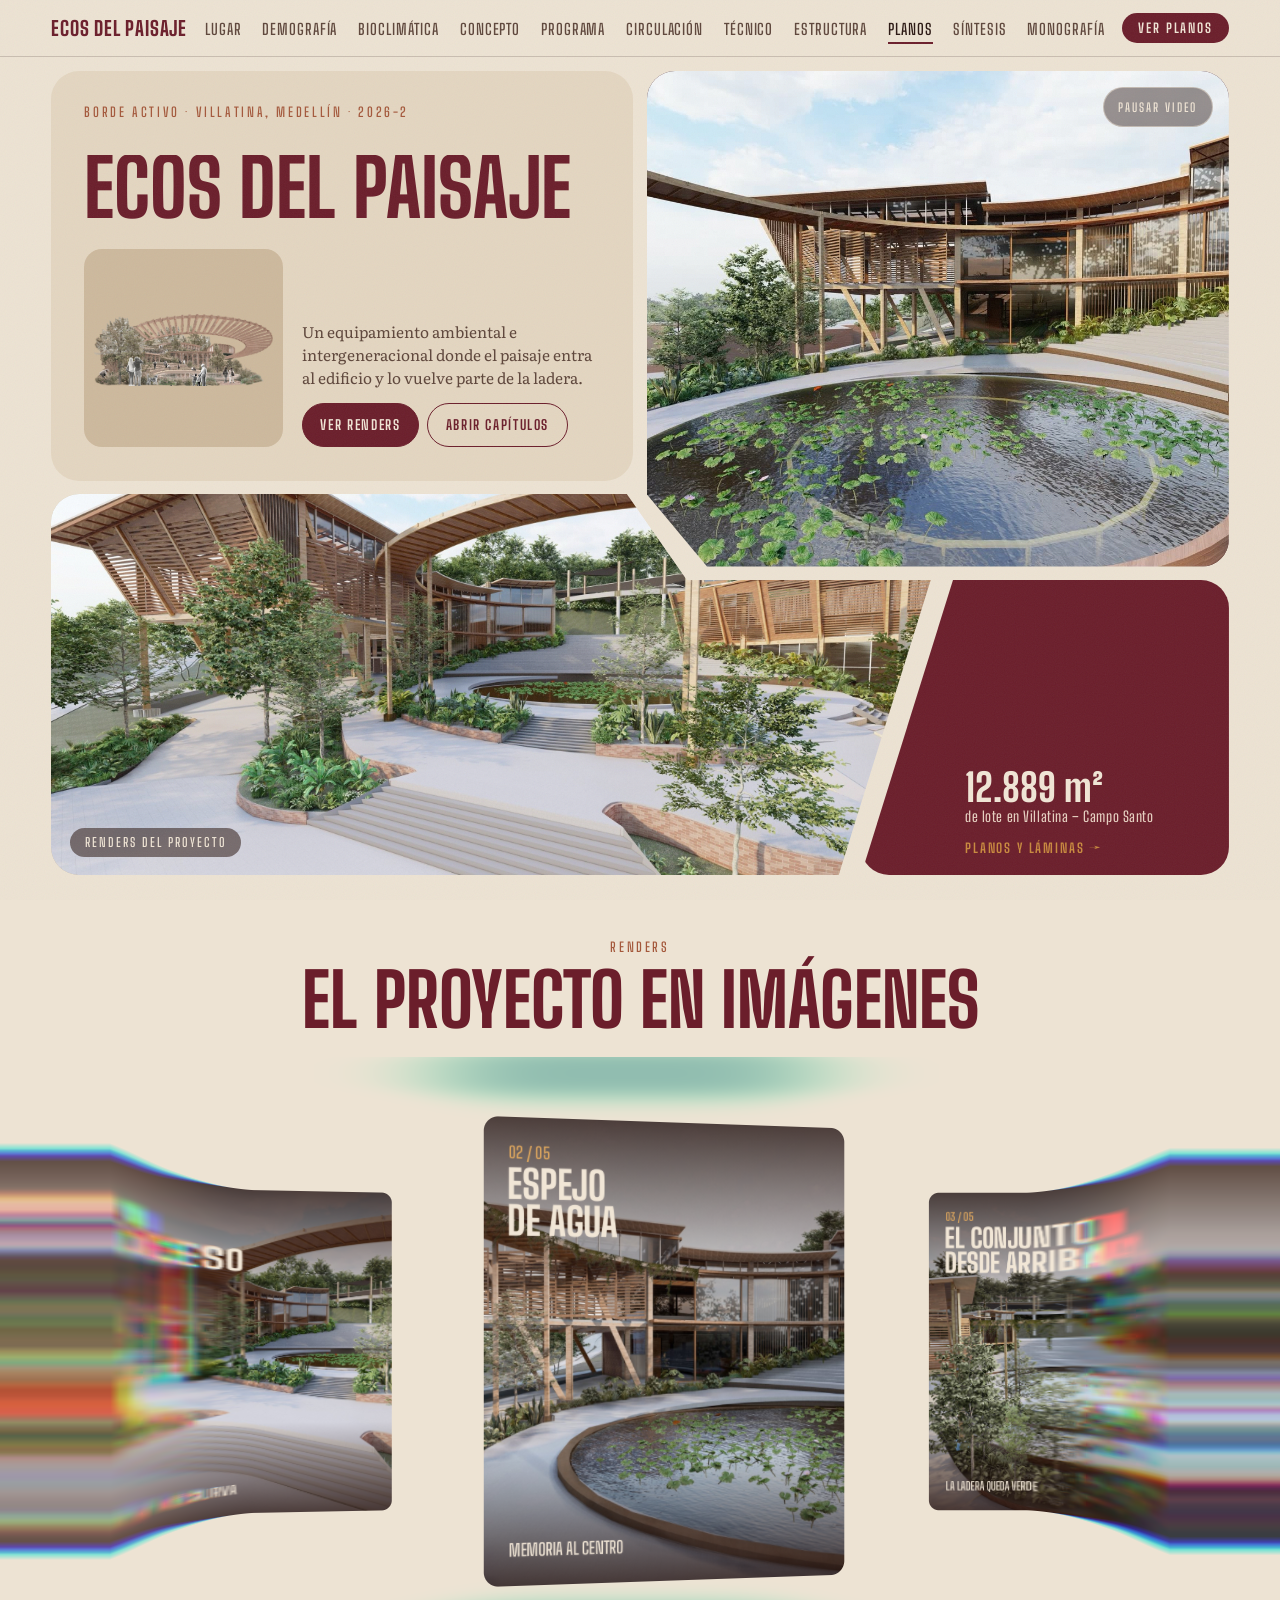
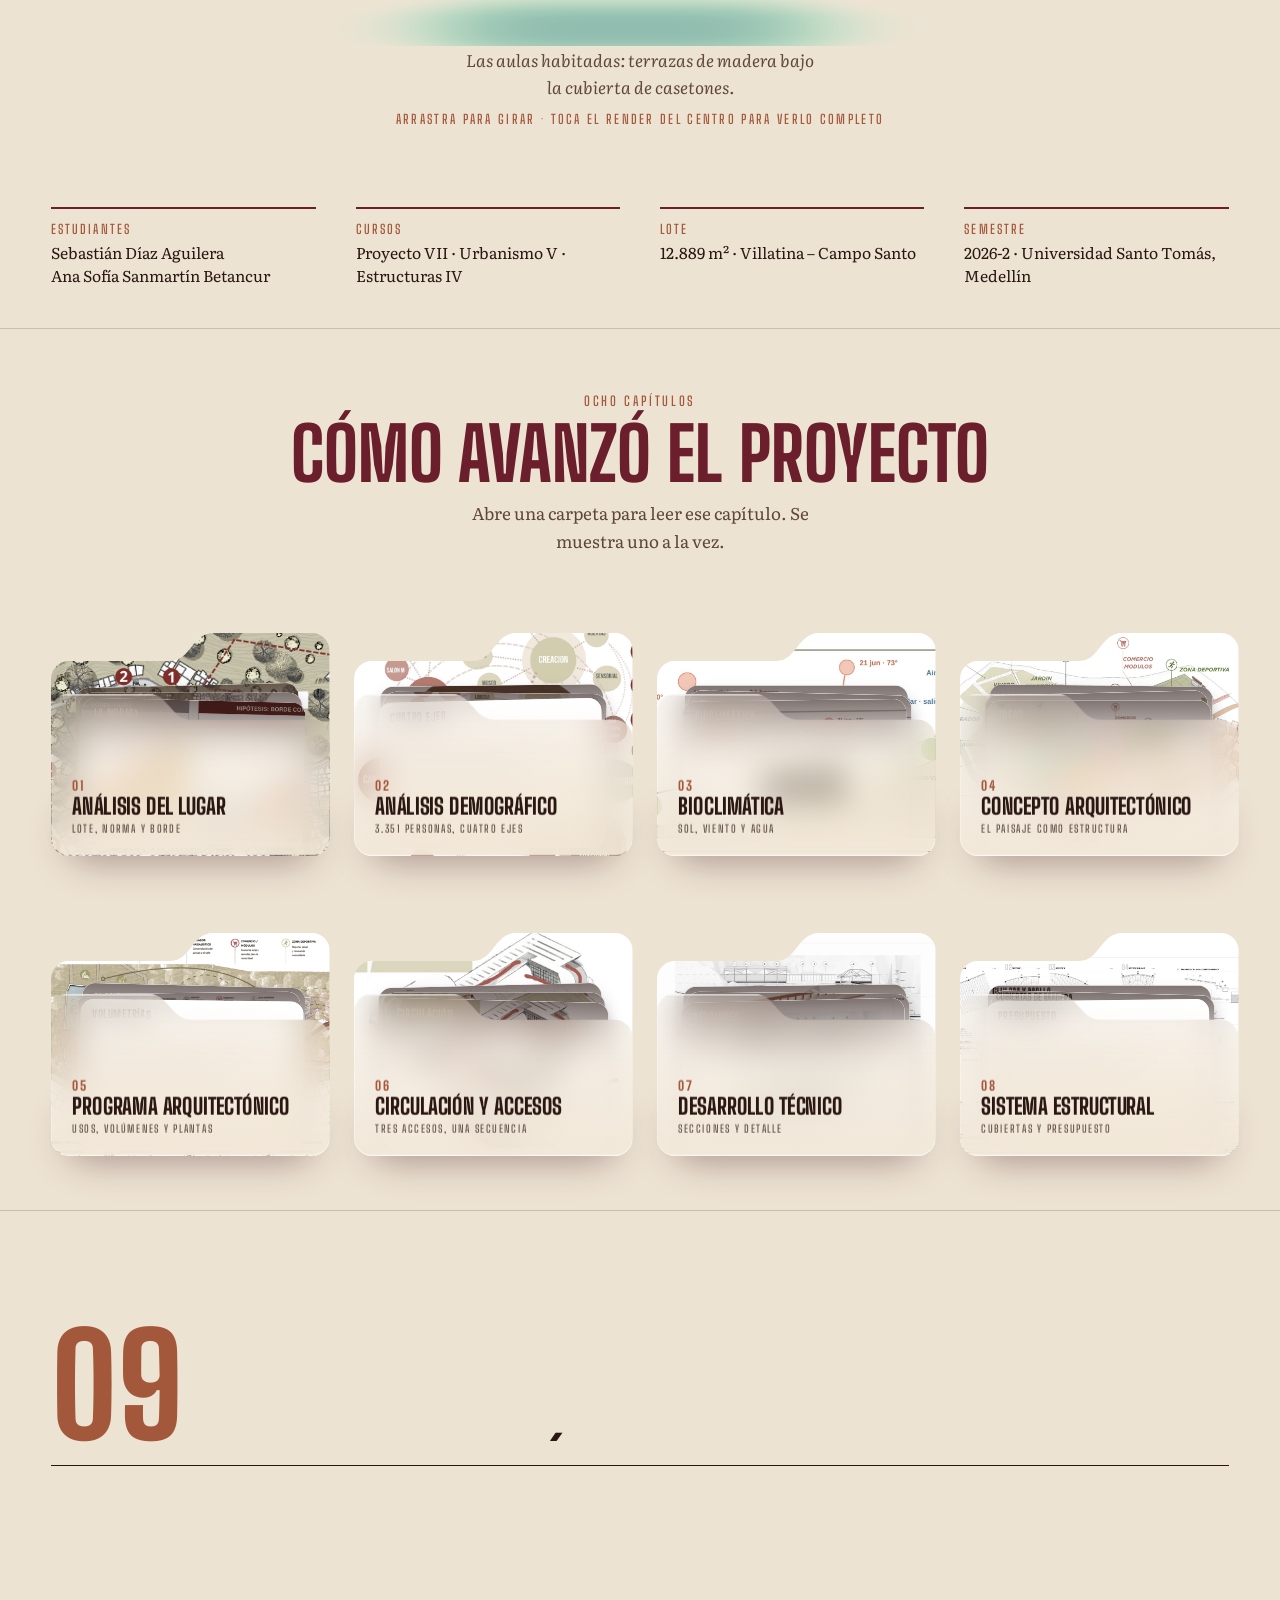
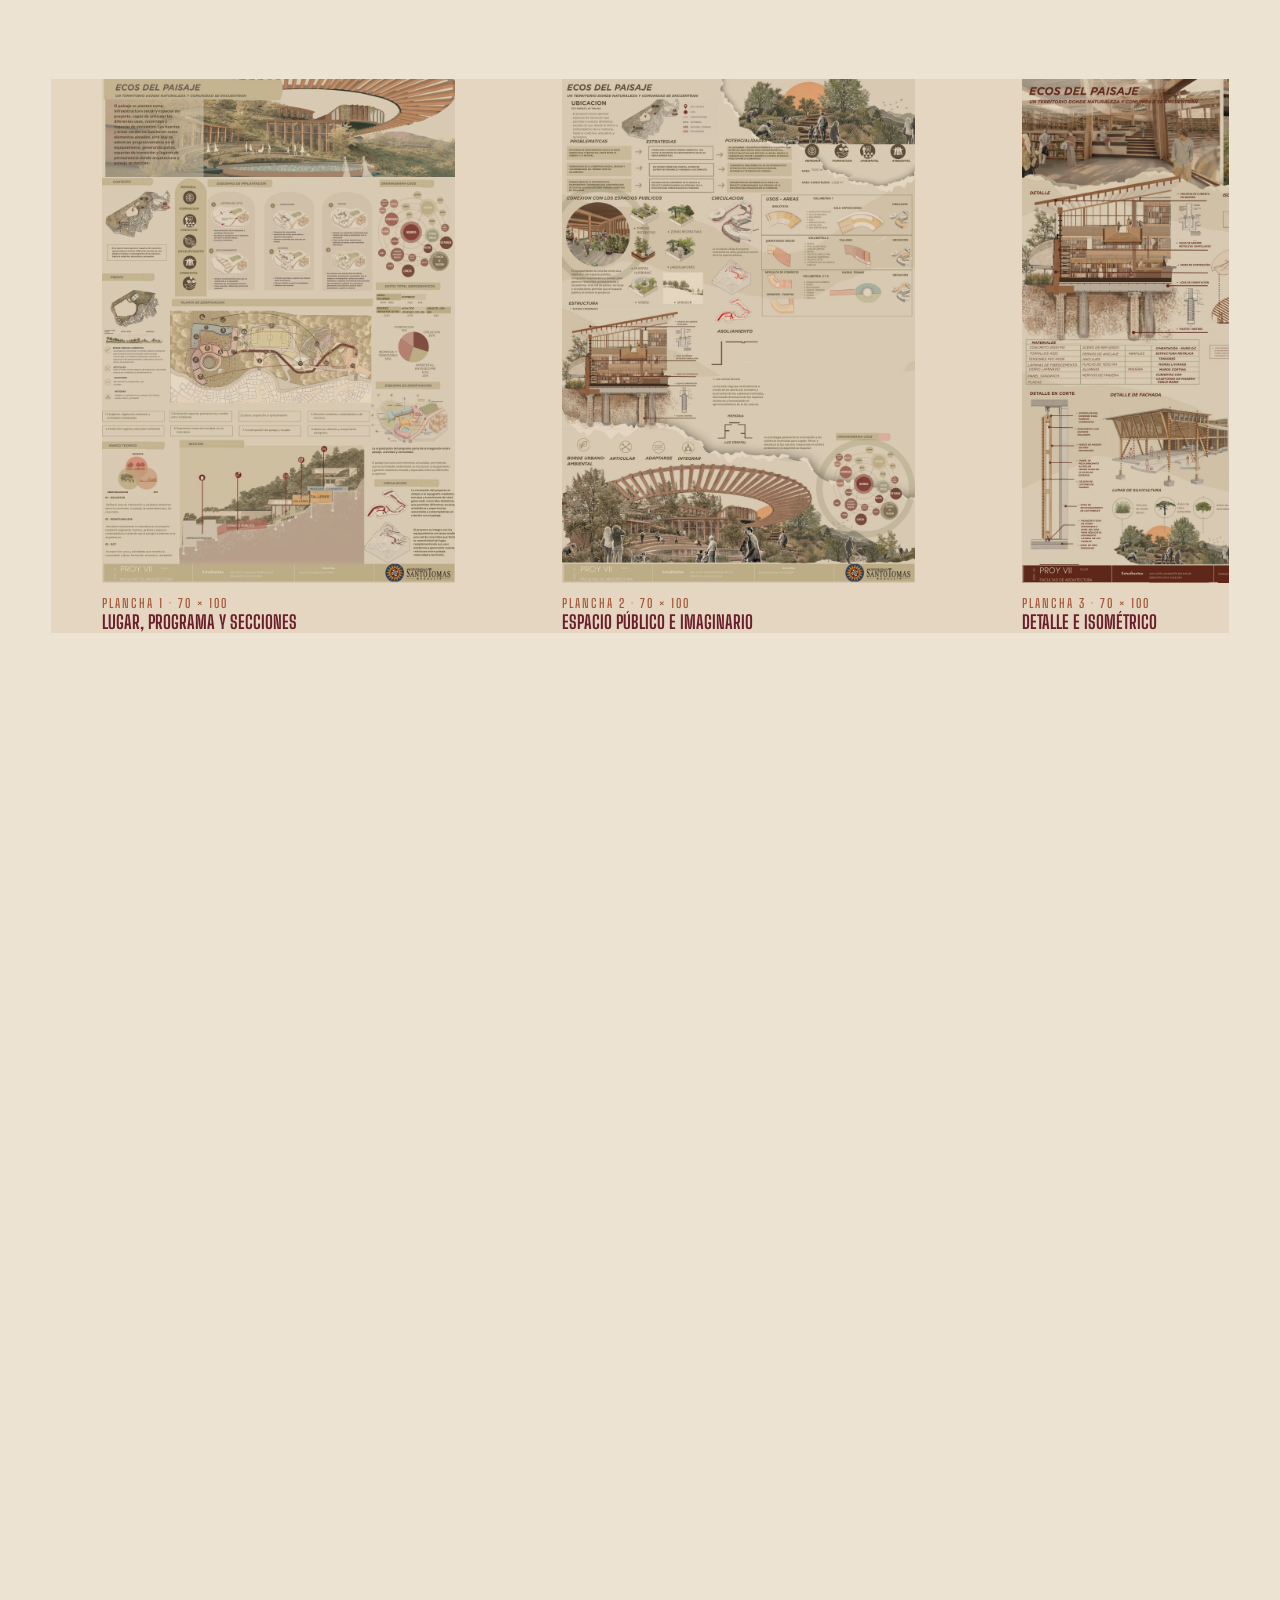
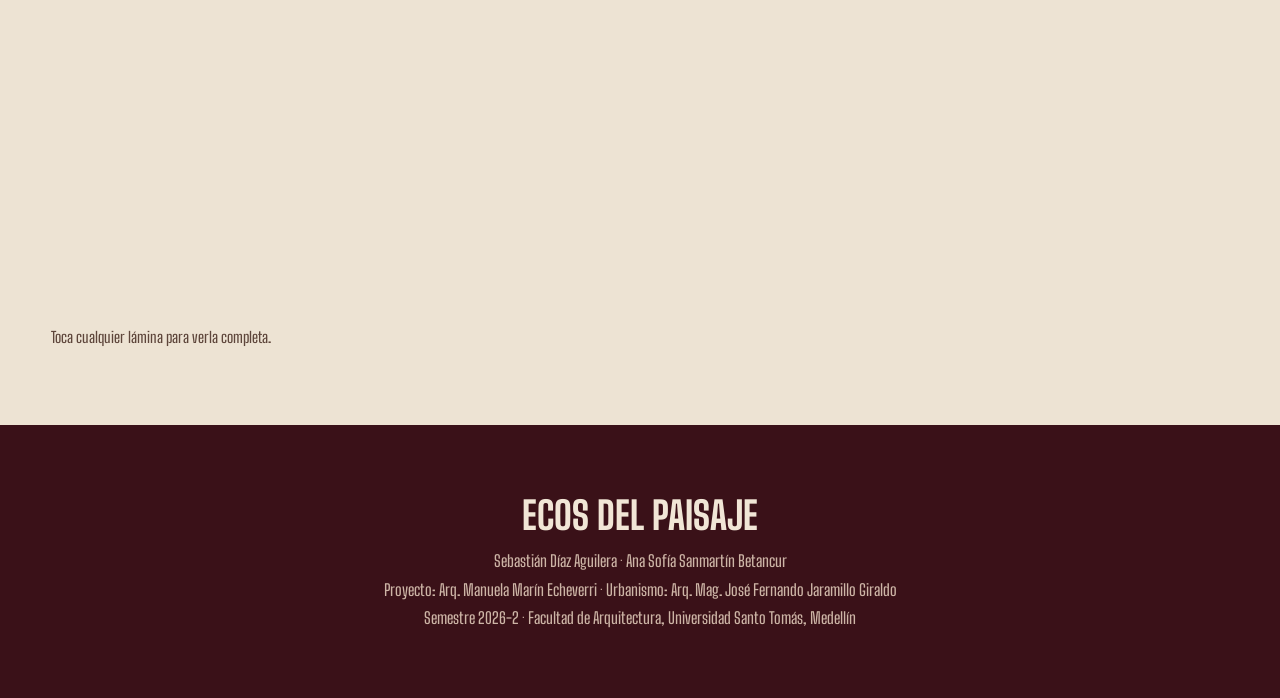
==== index.html @ 2805b58c "Monografía: palabras de acento en cursiva que se entintan, capítulos con cabecera grande y tres diag" ====
<!DOCTYPE html>
<html lang="es">
<head>
<meta charset="utf-8">
<meta name="viewport" content="width=device-width, initial-scale=1, viewport-fit=cover">
<meta name="theme-color" content="#EDE3D3">
<title>Ecos del Paisaje · Borde activo Villatina · 2026-2</title>
<meta name="description" content="Bitácora del semestre 2026-2: equipamiento ambiental e intergeneracional en el borde de Villatina, Medellín. Sebastián Díaz Aguilera y Ana Sofía Sanmartín Betancur.">
<link rel="preconnect" href="https://fonts.googleapis.com">
<link rel="preconnect" href="https://fonts.gstatic.com" crossorigin>
<link href="https://fonts.googleapis.com/css2?family=Big+Shoulders+Display:wght@700;800&family=Big+Shoulders+Text:wght@500;600;700&family=Literata:ital,opsz,wght@0,7..72,400;0,7..72,500;1,7..72,400&display=swap" rel="stylesheet">
<link rel="stylesheet" href="css/estilos.css?v=20261115j">
</head>
<body>

<a class="skip" href="#contenido">Saltar al contenido</a>
<div class="progreso" aria-hidden="true"></div>

<header class="nav" id="nav">
  <a class="nav__marca" href="#inicio">Ecos del Paisaje</a>
  <button class="nav__toggle" aria-expanded="false" aria-controls="menu">Menú</button>
  <nav id="menu" aria-label="Secciones">
    <ol>
      <li><a href="#lugar">Lugar</a></li>
      <li><a href="#comunidad">Demografía</a></li>
      <li><a href="#clima">Bioclimática</a></li>
      <li><a href="#idea">Concepto</a></li>
      <li><a href="#programa">Programa</a></li>
      <li><a href="#recorrido">Circulación</a></li>
      <li><a href="#proyecto">Técnico</a></li>
      <li><a href="#estructura">Estructura</a></li>
      <li><a href="#planos">Planos</a></li>
      <li><a href="sintesis.html">Síntesis</a></li>
      <li><a href="monografia.html">Monografía</a></li>
    </ol>
  </nav>
  <a class="nav__cta" href="#planos">Ver planos</a>
</header>

<nav class="borde" aria-label="Avance por capítulos">
  <p class="borde__n"><span id="borde-actual">00</span>/09</p>
  <ol>
    <li><a href="#lugar" style="--c:var(--arcilla)"><span class="visually-hidden">01 Lugar</span></a></li>
    <li><a href="#comunidad" style="--c:var(--cafe)"><span class="visually-hidden">02 Comunidad</span></a></li>
    <li><a href="#clima" style="--c:var(--ocre)"><span class="visually-hidden">03 Clima</span></a></li>
    <li><a href="#idea" style="--c:var(--vino)"><span class="visually-hidden">04 Idea</span></a></li>
    <li><a href="#programa" style="--c:var(--verde-claro)"><span class="visually-hidden">05 Programa</span></a></li>
    <li><a href="#recorrido" style="--c:var(--terracota)"><span class="visually-hidden">06 Recorrido</span></a></li>
    <li><a href="#proyecto" style="--c:var(--oliva)"><span class="visually-hidden">07 Proyecto</span></a></li>
    <li><a href="#estructura" style="--c:var(--cafe)"><span class="visually-hidden">08 Estructura</span></a></li>
    <li><a href="#planos" style="--c:var(--vino-hondo)"><span class="visually-hidden">09 Planos</span></a></li>
  </ol>
</nav>

<main id="contenido">

<!-- PORTADA en mosaico: título, video, render y ficha -->
<section class="bento" id="inicio" aria-label="Ecos del Paisaje">
  <div class="bento__titulo">
    <p class="kicker">Borde activo · Villatina, Medellín · 2026-2</p>
    <h1>Ecos del Paisaje</h1>
    <div class="bento__fila">
      <figure class="bento__thumb"><img src="img/portada.webp" width="1685" height="721" alt="Collage del proyecto: personas en un patio con huertas bajo una pérgola curva de madera"></figure>
      <div>
        <p class="bento__lead">Un equipamiento ambiental e intergeneracional donde el paisaje entra al edificio y lo vuelve parte de la ladera.</p>
        <p class="bento__botones"><a class="bento__btn bento__btn--fuerte" href="#renders">Ver renders</a><a class="bento__btn" href="#bitacora">Abrir capítulos</a></p>
      </div>
    </div>
  </div>
  <div class="bento__video">
    <video autoplay muted loop playsinline preload="metadata" poster="img/portada-video.jpg" aria-label="Recorrido en video por el proyecto">
      <source src="video/portada.mp4" type="video/mp4">
    </video>
    <button type="button" class="bento__pausa" aria-pressed="false">Pausar video</button>
  </div>
  <a class="bento__imagen" href="#renders" aria-label="Ver los renders del proyecto">
    <img src="img/render-plaza.jpg" width="2400" height="1350" alt="Render de la plaza de acceso bajo la pérgola curva de madera">
    <span>Renders del proyecto</span>
  </a>
  <a class="bento__ficha" href="#planos">
    <span class="bento__cifra">12.889 m²</span>
    <span class="bento__dato">de lote en Villatina – Campo Santo</span>
    <span class="bento__ir">Planos y láminas →</span>
  </a>
</section>

<!-- RENDERS -->
<section class="galeria" id="renders" aria-labelledby="renders-t">
  <header class="galeria__cab">
    <p class="kicker">Renders</p>
    <h2 id="renders-t">El proyecto en imágenes</h2>
  </header>
  <div class="galeria__marco">
    <!-- tira simple: se ve siempre; el carrusel 3D la reemplaza cuando logra dibujarse -->
    <ul class="galeria__tira">
      <li><button type="button" class="ampliar" aria-label="Ampliar: Plaza de acceso"><img src="img/render-plaza.jpg" width="2400" height="1350" alt="Render exterior: plaza escalonada con jardineras de ladrillo y una pérgola curva de madera" data-falta="render-plaza.jpg"></button><p>Plaza de acceso</p></li>
      <li><button type="button" class="ampliar" aria-label="Ampliar: Espejo de agua"><img src="img/render-espejo.jpg" width="2400" height="1350" alt="Render exterior: espejo de agua circular con lotos, gradas y la fachada curva de vidrio y madera" data-falta="render-espejo.jpg"></button><p>Espejo de agua</p></li>
      <li><button type="button" class="ampliar" aria-label="Ampliar: El conjunto desde arriba"><img src="img/render-aereo.jpg" width="2400" height="1350" alt="Render aéreo del conjunto: volúmenes de madera alrededor de la plaza y el espejo de agua" data-falta="render-aereo.jpg"></button><p>El conjunto desde arriba</p></li>
      <li><button type="button" class="ampliar" aria-label="Ampliar: Aulas habitadas"><img src="img/render-aulas-habitadas.jpg" width="2400" height="1350" alt="Render interior de las aulas con personas entre las estanterías" data-falta="render-aulas-habitadas.jpg"></button><p>Aulas habitadas</p></li>
      <li><button type="button" class="ampliar" aria-label="Ampliar: Aulas"><img src="img/render-aulas.jpg" width="2400" height="1350" alt="Render interior de las aulas: estanterías de madera en terrazas y cubierta de casetones" data-falta="render-aulas.jpg"></button><p>Aulas</p></li>
    </ul>
    <div class="galeria__escena" id="carrusel-renders"></div>
  </div>
  <p class="galeria__pie" id="carrusel-pie">La llegada: la plaza de acceso bajo la pérgola curva de madera.</p>
  <p class="galeria__ayuda">Arrastra para girar · toca el render del centro para verlo completo</p>
</section>

<!-- FICHA -->
<section class="ficha" id="portada" aria-label="Ficha del proyecto">
  <dl class="ficha__datos">
    <div><dt>Estudiantes</dt><dd>Sebastián Díaz Aguilera<br>Ana Sofía Sanmartín Betancur</dd></div>
    <div><dt>Cursos</dt><dd>Proyecto VII · Urbanismo V · Estructuras IV</dd></div>
    <div><dt>Lote</dt><dd>12.889 m² · Villatina – Campo Santo</dd></div>
    <div><dt>Semestre</dt><dd>2026-2 · Universidad Santo Tomás, Medellín</dd></div>
  </dl>
</section>

<!-- BITÁCORA: una carpeta por capítulo -->
<section class="bitacora" id="bitacora" aria-labelledby="bitacora-t">
  <header class="bitacora__cab">
    <p class="kicker">Ocho capítulos</p>
    <h2 id="bitacora-t">Cómo avanzó el proyecto</h2>
    <p class="bitacora__ayuda">Abre una carpeta para leer ese capítulo. Se muestra uno a la vez.</p>
  </header>
  <ol class="carpetas">
    <li class="gf-wrap" style="--orden:0">
      <div class="gf">
        <span class="gf-shadow"></span>
        <span class="gf-back" style="clip-path:path('M0 56A22 22 0 0 1 22 34L146 34C170 34 172 0 198 0L318 0A22 22 0 0 1 340 22L340 250A22 22 0 0 1 318 272L22 272A22 22 0 0 1 0 250Z')"><img class="gf-art" src="img/esq-lote-manzanas.jpg" alt="" loading="lazy" draggable="false"></span>
        <span class="gf-files" aria-hidden="true"><span class="gf-sheet gf-sheet--art" style="--slot:-1;--depth:2;--jr:-1.4deg"><img src="img/esq-lote-manzanas.jpg" alt="" loading="lazy" draggable="false"><span class="gf-sheet-head">El lote</span></span><span class="gf-sheet gf-sheet--art" style="--slot:0;--depth:1;--jr:0.0deg"><img src="img/esq-contexto-mapas.jpg" alt="" loading="lazy" draggable="false"><span class="gf-sheet-head">El predio</span></span><span class="gf-sheet gf-sheet--art" style="--slot:1;--depth:0;--jr:1.4deg"><img src="img/norma-vs-borde.jpg" alt="" loading="lazy" draggable="false"><span class="gf-sheet-head">La norma</span></span></span>
        <a class="gf-front" href="#lugar" style="clip-path:path('M0 22A22 22 0 0 1 22 0L118 0C144 0 146 32 172 32L318 32A22 22 0 0 1 340 54L340 176A22 22 0 0 1 318 198L22 198A22 22 0 0 1 0 176Z')"><span class="gf-tint"></span><span class="gf-label"><span class="gf-num">01</span><span class="gf-title">Análisis del lugar</span><span class="gf-meta">Lote, norma y borde</span></span></a>
      </div>
    </li>
    <li class="gf-wrap" style="--orden:1">
      <div class="gf">
        <span class="gf-shadow"></span>
        <span class="gf-back" style="clip-path:path('M0 56A22 22 0 0 1 22 34L146 34C170 34 172 0 198 0L318 0A22 22 0 0 1 340 22L340 250A22 22 0 0 1 318 272L22 272A22 22 0 0 1 0 250Z')"><img class="gf-art" src="img/esq-organigrama.jpg" alt="" loading="lazy" draggable="false"></span>
        <span class="gf-files" aria-hidden="true"><span class="gf-sheet gf-sheet--art" style="--slot:-1;--depth:2;--jr:-0.7deg"><img src="img/render-interior.jpg" alt="" loading="lazy" draggable="false"><span class="gf-sheet-head">La gente</span></span><span class="gf-sheet gf-sheet--art" style="--slot:0;--depth:1;--jr:0.7deg"><img src="img/esq-organigrama.jpg" alt="" loading="lazy" draggable="false"><span class="gf-sheet-head">Organigrama</span></span><span class="gf-sheet" style="--slot:1;--depth:0;--jr:-1.4deg"><span class="gf-lines"><i></i><i></i><i></i><i></i></span><span class="gf-sheet-head">Cuatro ejes</span></span></span>
        <a class="gf-front" href="#comunidad" style="clip-path:path('M0 22A22 22 0 0 1 22 0L118 0C144 0 146 32 172 32L318 32A22 22 0 0 1 340 54L340 176A22 22 0 0 1 318 198L22 198A22 22 0 0 1 0 176Z')"><span class="gf-tint"></span><span class="gf-label"><span class="gf-num">02</span><span class="gf-title">Análisis demográfico</span><span class="gf-meta">3.351 personas, cuatro ejes</span></span></a>
      </div>
    </li>
    <li class="gf-wrap" style="--orden:2">
      <div class="gf">
        <span class="gf-shadow"></span>
        <span class="gf-back" style="clip-path:path('M0 56A22 22 0 0 1 22 34L146 34C170 34 172 0 198 0L318 0A22 22 0 0 1 340 22L340 250A22 22 0 0 1 318 272L22 272A22 22 0 0 1 0 250Z')"><img class="gf-art" src="img/esq-bioclimatico.jpg" alt="" loading="lazy" draggable="false"></span>
        <span class="gf-files" aria-hidden="true"><span class="gf-sheet gf-sheet--art" style="--slot:-1;--depth:2;--jr:0.0deg"><img src="img/esq-dia-24h.jpg" alt="" loading="lazy" draggable="false"><span class="gf-sheet-head">Un día</span></span><span class="gf-sheet gf-sheet--art" style="--slot:0;--depth:1;--jr:1.4deg"><img src="img/esq-agua-ladera.jpg" alt="" loading="lazy" draggable="false"><span class="gf-sheet-head">El agua</span></span><span class="gf-sheet gf-sheet--art" style="--slot:1;--depth:0;--jr:-0.7deg"><img src="img/esq-bioclimatico.jpg" alt="" loading="lazy" draggable="false"><span class="gf-sheet-head">Bioclimática</span></span></span>
        <a class="gf-front" href="#clima" style="clip-path:path('M0 22A22 22 0 0 1 22 0L118 0C144 0 146 32 172 32L318 32A22 22 0 0 1 340 54L340 176A22 22 0 0 1 318 198L22 198A22 22 0 0 1 0 176Z')"><span class="gf-tint"></span><span class="gf-label"><span class="gf-num">03</span><span class="gf-title">Bioclimática</span><span class="gf-meta">Sol, viento y agua</span></span></a>
      </div>
    </li>
    <li class="gf-wrap" style="--orden:3">
      <div class="gf">
        <span class="gf-shadow"></span>
        <span class="gf-back" style="clip-path:path('M0 56A22 22 0 0 1 22 34L146 34C170 34 172 0 198 0L318 0A22 22 0 0 1 340 22L340 250A22 22 0 0 1 318 272L22 272A22 22 0 0 1 0 250Z')"><img class="gf-art" src="img/esq-ideas.jpg" alt="" loading="lazy" draggable="false"></span>
        <span class="gf-files" aria-hidden="true"><span class="gf-sheet gf-sheet--art" style="--slot:-1;--depth:2;--jr:0.7deg"><img src="img/estratos.webp" alt="" loading="lazy" draggable="false"><span class="gf-sheet-head">Estratos</span></span><span class="gf-sheet gf-sheet--art" style="--slot:0;--depth:1;--jr:-1.4deg"><img src="img/esq-espacio-publico.jpg" alt="" loading="lazy" draggable="false"><span class="gf-sheet-head">Espacio público</span></span><span class="gf-sheet gf-sheet--art" style="--slot:1;--depth:0;--jr:0.0deg"><img src="img/esq-ideas.jpg" alt="" loading="lazy" draggable="false"><span class="gf-sheet-head">Ideas</span></span></span>
        <a class="gf-front" href="#idea" style="clip-path:path('M0 22A22 22 0 0 1 22 0L118 0C144 0 146 32 172 32L318 32A22 22 0 0 1 340 54L340 176A22 22 0 0 1 318 198L22 198A22 22 0 0 1 0 176Z')"><span class="gf-tint"></span><span class="gf-label"><span class="gf-num">04</span><span class="gf-title">Concepto arquitectónico</span><span class="gf-meta">El paisaje como estructura</span></span></a>
      </div>
    </li>
    <li class="gf-wrap" style="--orden:4">
      <div class="gf">
        <span class="gf-shadow"></span>
        <span class="gf-back" style="clip-path:path('M0 56A22 22 0 0 1 22 34L146 34C170 34 172 0 198 0L318 0A22 22 0 0 1 340 22L340 250A22 22 0 0 1 318 272L22 272A22 22 0 0 1 0 250Z')"><img class="gf-art" src="img/esq-planta-usos.jpg" alt="" loading="lazy" draggable="false"></span>
        <span class="gf-files" aria-hidden="true"><span class="gf-sheet gf-sheet--art" style="--slot:-1;--depth:2;--jr:1.4deg"><img src="img/planta-1a.jpg" alt="" loading="lazy" draggable="false"><span class="gf-sheet-head">Plantas</span></span><span class="gf-sheet gf-sheet--art" style="--slot:0;--depth:1;--jr:-0.7deg"><img src="img/esq-planta-usos.jpg" alt="" loading="lazy" draggable="false"><span class="gf-sheet-head">Usos</span></span><span class="gf-sheet" style="--slot:1;--depth:0;--jr:0.7deg"><span class="gf-lines"><i></i><i></i><i></i><i></i></span><span class="gf-sheet-head">Volumetrías</span></span></span>
        <a class="gf-front" href="#programa" style="clip-path:path('M0 22A22 22 0 0 1 22 0L118 0C144 0 146 32 172 32L318 32A22 22 0 0 1 340 54L340 176A22 22 0 0 1 318 198L22 198A22 22 0 0 1 0 176Z')"><span class="gf-tint"></span><span class="gf-label"><span class="gf-num">05</span><span class="gf-title">Programa arquitectónico</span><span class="gf-meta">Usos, volúmenes y plantas</span></span></a>
      </div>
    </li>
    <li class="gf-wrap" style="--orden:5">
      <div class="gf">
        <span class="gf-shadow"></span>
        <span class="gf-back" style="clip-path:path('M0 56A22 22 0 0 1 22 34L146 34C170 34 172 0 198 0L318 0A22 22 0 0 1 340 22L340 250A22 22 0 0 1 318 272L22 272A22 22 0 0 1 0 250Z')"><img class="gf-art" src="img/esq-circulacion-iso.jpg" alt="" loading="lazy" draggable="false"></span>
        <span class="gf-files" aria-hidden="true"><span class="gf-sheet gf-sheet--art" style="--slot:-1;--depth:2;--jr:-1.4deg"><img src="img/circulacion.jpg" alt="" loading="lazy" draggable="false"><span class="gf-sheet-head">Planta</span></span><span class="gf-sheet gf-sheet--art" style="--slot:0;--depth:1;--jr:0.0deg"><img src="img/esq-recorrido-axo.jpg" alt="" loading="lazy" draggable="false"><span class="gf-sheet-head">Accesos</span></span><span class="gf-sheet gf-sheet--art" style="--slot:1;--depth:0;--jr:1.4deg"><img src="img/esq-circulacion-iso.jpg" alt="" loading="lazy" draggable="false"><span class="gf-sheet-head">Circulación</span></span></span>
        <a class="gf-front" href="#recorrido" style="clip-path:path('M0 22A22 22 0 0 1 22 0L118 0C144 0 146 32 172 32L318 32A22 22 0 0 1 340 54L340 176A22 22 0 0 1 318 198L22 198A22 22 0 0 1 0 176Z')"><span class="gf-tint"></span><span class="gf-label"><span class="gf-num">06</span><span class="gf-title">Circulación y accesos</span><span class="gf-meta">Tres accesos, una secuencia</span></span></a>
      </div>
    </li>
    <li class="gf-wrap" style="--orden:6">
      <div class="gf">
        <span class="gf-shadow"></span>
        <span class="gf-back" style="clip-path:path('M0 56A22 22 0 0 1 22 34L146 34C170 34 172 0 198 0L318 0A22 22 0 0 1 340 22L340 250A22 22 0 0 1 318 272L22 272A22 22 0 0 1 0 250Z')"><img class="gf-art" src="img/seccion.jpg" alt="" loading="lazy" draggable="false"></span>
        <span class="gf-files" aria-hidden="true"><span class="gf-sheet gf-sheet--art" style="--slot:-1;--depth:2;--jr:-0.7deg"><img src="img/iso-estructural.jpg" alt="" loading="lazy" draggable="false"><span class="gf-sheet-head">Isométrico</span></span><span class="gf-sheet gf-sheet--art" style="--slot:0;--depth:1;--jr:0.7deg"><img src="img/esq-detalle.jpg" alt="" loading="lazy" draggable="false"><span class="gf-sheet-head">Detalle</span></span><span class="gf-sheet gf-sheet--art" style="--slot:1;--depth:0;--jr:-1.4deg"><img src="img/seccion.jpg" alt="" loading="lazy" draggable="false"><span class="gf-sheet-head">Secciones</span></span></span>
        <a class="gf-front" href="#proyecto" style="clip-path:path('M0 22A22 22 0 0 1 22 0L118 0C144 0 146 32 172 32L318 32A22 22 0 0 1 340 54L340 176A22 22 0 0 1 318 198L22 198A22 22 0 0 1 0 176Z')"><span class="gf-tint"></span><span class="gf-label"><span class="gf-num">07</span><span class="gf-title">Desarrollo técnico</span><span class="gf-meta">Secciones y detalle</span></span></a>
      </div>
    </li>
    <li class="gf-wrap" style="--orden:7">
      <div class="gf">
        <span class="gf-shadow"></span>
        <span class="gf-back" style="clip-path:path('M0 56A22 22 0 0 1 22 34L146 34C170 34 172 0 198 0L318 0A22 22 0 0 1 340 22L340 250A22 22 0 0 1 318 272L22 272A22 22 0 0 1 0 250Z')"><img class="gf-art" src="img/cubiertas-madera.jpg" alt="" loading="lazy" draggable="false"></span>
        <span class="gf-files" aria-hidden="true"><span class="gf-sheet gf-sheet--art" style="--slot:-1;--depth:2;--jr:0.0deg"><img src="img/glulam-malla.jpg" alt="" loading="lazy" draggable="false"><span class="gf-sheet-head">Glulam</span></span><span class="gf-sheet gf-sheet--art" style="--slot:0;--depth:1;--jr:1.4deg"><img src="img/cubiertas-madera.jpg" alt="" loading="lazy" draggable="false"><span class="gf-sheet-head">Cubiertas</span></span><span class="gf-sheet" style="--slot:1;--depth:0;--jr:-0.7deg"><span class="gf-lines"><i></i><i></i><i></i><i></i></span><span class="gf-sheet-head">Presupuesto</span></span></span>
        <a class="gf-front" href="#estructura" style="clip-path:path('M0 22A22 22 0 0 1 22 0L118 0C144 0 146 32 172 32L318 32A22 22 0 0 1 340 54L340 176A22 22 0 0 1 318 198L22 198A22 22 0 0 1 0 176Z')"><span class="gf-tint"></span><span class="gf-label"><span class="gf-num">08</span><span class="gf-title">Sistema estructural</span><span class="gf-meta">Cubiertas y presupuesto</span></span></a>
      </div>
    </li>
  </ol>
</section>

<!-- 01 LUGAR -->
<section class="capitulo" id="lugar" data-esencial="3" aria-labelledby="lugar-t">
  <header class="capitulo__cab">
    <span class="capitulo__num">01</span>
    <div>
      <p class="kicker">Urbanismo V · Lote y norma</p>
      <h2 id="lugar-t">Análisis del lugar</h2>
    </div>
  </header>

  <div class="prosa prosa--ancha">
    <p class="entrada">Empezamos el semestre caminando el borde urbano-rural de Villatina, en la Comuna 8, entre Campo Santo, el Ecoparque Las Tinajas y el Cinturón Verde.</p>
    <p>Es un borde bajo presión. Los asentamientos informales suben por la ladera sobre zonas con amenaza de movimiento en masa y de avenidas torrenciales de las quebradas La Castro, San Antonio y La Gallinaza. Campo Santo recuerda la tragedia de 1987.</p>
  </div>
  <figure class="figura figura--sangre">
    <button type="button" class="ampliar" aria-label="Ampliar: El lote y las 17 manzanas vecinas que analizamos, entre Campo Santo y el Ecoparque Las Tinajas."><img src="img/esq-lote-manzanas.jpg" width="2592" height="1238" loading="lazy" alt="Mapa del lote entre Campo Santo y el Ecoparque Las Tinajas con las 17 manzanas analizadas numeradas" data-falta="esq-lote-manzanas.jpg"></button>
    <figcaption>El lote y las 17 manzanas vecinas que analizamos, entre Campo Santo y el Ecoparque Las Tinajas.</figcaption>
  </figure>

  <div class="dos-col dos-col--margen">
    <div class="prosa">
      <h3 class="sub sub--pegado">El predio</h3>
      <p>El lote tiene 12.889 m² y está en el polígono <strong>SE-API-05</strong>, un Área para la Preservación de Infraestructuras y del Sistema Público y Colectivo del corregimiento de Santa Elena. La norma lo reserva para equipamientos, espacio público, áreas ambientales e infraestructura de escala metropolitana.</p>
      <p>Por eso no lo vimos como un terreno vacío, sino como una pieza que podía coser esos sistemas y, a la vez, frenar la expansión informal hacia las zonas de protección.</p>
      <ul class="lista-marcas">
        <li>Protege el paisaje y el sistema ambiental.</li>
        <li>Evita la expansión de asentamientos informales.</li>
        <li>Genera espacio público de calidad.</li>
        <li>Fortalece la conectividad ecológica.</li>
        <li>Promueve la educación ambiental y la apropiación social.</li>
      </ul>
    </div>
    <figure class="figura">
    <button type="button" class="ampliar" aria-label="Ampliar: Contexto y predio."><img src="img/esq-contexto-mapas.jpg" width="928" height="1513" loading="lazy" alt="Mapas del contexto y del predio con Campo Santo, el ecoparque y la estación del metro" data-falta="esq-contexto-mapas.jpg"></button>
    <figcaption>Contexto y predio.</figcaption>
  </figure>
  </div>
  <figure class="figura figura--ancha">
    <button type="button" class="ampliar" aria-label="Ampliar: Corte del borde urbano-ambiental: borde verde, senderos y vía."><img src="img/esq-borde-corte.jpg" width="960" height="249" loading="lazy" alt="Corte del borde: borde verde, senderos y vía" data-falta="esq-borde-corte.jpg"></button>
    <figcaption>Corte del borde urbano-ambiental: borde verde, senderos y vía.</figcaption>
  </figure>
  <figure class="figura figura--ancha figura--recorte">
    <img src="img/lote-seccion.webp" width="2000" height="489" loading="lazy" alt="Corte de la ladera: la vía, el equipamiento en la franja estable y la vegetación ladera arriba" data-falta="lote-seccion.webp">
    <figcaption>El borde con peso: el equipamiento ocupa la franja estable y la ladera queda verde.</figcaption>
  </figure>

  <h3 class="sub">Postura: replantear la norma</h3>
  <ul class="tarjetas">
    <li><h4>Norma</h4><p>Ocupación máxima del 3 % en suelo de protección y del 5 % en suelo rural. En suelo con amenaza solo se permiten ecoparques y recreación pasiva.</p></li>
    <li><h4>Condición real</h4><p>La ocupación informal sube por la ladera. Hay amenaza por movimiento en masa y avenidas torrenciales, y el borde no tiene uso ni vigilancia.</p></li>
    <li><h4>Redimensionamiento</h4><p>Concentrar la ocupación en la franja estable y congelar el resto como zona verde, con un límite físico continuo.</p></li>
  </ul>
  <div class="dos-col dos-col--margen">
    <blockquote class="cita cita--chica"><p>Un borde protegido solo en el papel queda sin dueño y se invade.</p></blockquote>
    <div class="prosa">
      <p>La norma supone que construir poco es proteger más. Pero cumplir el índice al pie de la letra produce justo lo que quería evitar. Por eso propusimos un parágrafo para el Art. 126 del Decreto 409: en bordes con presión de ocupación, el índice puede superar el máximo rural si la ocupación se concentra en terreno estable, hay un límite continuo y construido, y ladera arriba solo quedan espacio público, huertas, senderos, miradores y obras de mitigación.</p>
    </div>
  </div>
  <figure class="figura figura--ancha">
    <button type="button" class="ampliar" aria-label="Ampliar: Norma literal (borde vacío) frente a la hipótesis del borde con peso."><img src="img/norma-vs-borde.jpg" width="1400" height="500" loading="lazy" alt="Esquema comparativo: con la norma literal el borde queda vacío; con el borde con peso, el equipamiento marca el límite" data-falta="norma-vs-borde.jpg"></button>
    <figcaption>Norma literal (borde vacío) frente a la hipótesis del borde con peso.</figcaption>
  </figure>

  <h3 class="sub">Problemáticas, estrategias y potencialidades</h3>
  <ol class="matriz">
    <li>
      <div><span>Problemática</span>Expansión de asentamientos hacia las áreas ambientales y pérdida del límite entre lo urbano y lo natural.</div>
      <div><span>Estrategia · delimitar</span>Consolidar un borde urbano-ambiental que limite la expansión hacia las áreas ambientales.</div>
      <div><span>Potencialidad</span>Equilibrar los equipamientos con un nuevo nodo que articule los usos existentes del sector.</div>
    </li>
    <li>
      <div><span>Problemática</span>Degradación de la cobertura vegetal, erosión y vulnerabilidad del terreno ante la escorrentía.</div>
      <div><span>Estrategia · renaturalizar</span>Recuperar cobertura vegetal, aumentar superficies permeables y manejar la escorrentía.</div>
      <div><span>Potencialidad</span>Convertir el área ambiental en un sistema activo de protección que reduzca la erosión.</div>
    </li>
    <li>
      <div><span>Problemática</span>Desequilibrio en la distribución de equipamientos: concentración en unos sectores y poca cobertura en este.</div>
      <div><span>Estrategia · DOT</span>Integrar el recorrido de la Línea H al proyecto, aprovechando la cercanía de la estación Las Torres.</div>
      <div><span>Potencialidad</span>Espacios que respondan al envejecimiento progresivo de la población y evolucionen con sus usuarios.</div>
    </li>
  </ol>
  <div class="dos-col dos-col--margen">
    <figure class="figura">
    <button type="button" class="ampliar" aria-label="Ampliar: Conexión del predio con su entorno."><img src="img/esq-conexiones.jpg" width="1792" height="933" loading="lazy" alt="Plano de conexiones del predio con la estación de metro, el ecoparque y Campo Santo" data-falta="esq-conexiones.jpg"></button>
    <figcaption>Conexión del predio con su entorno.</figcaption>
  </figure>
    <dl class="tiempos">
      <div><dt>8–10 min</dt><dd>caminando a la estación Las Torres de la Línea H</dd></div>
      <div><dt>5–7 min</dt><dd>al Ecoparque Las Tinajas y el Cinturón Verde</dd></div>
      <div><dt>7–9 min</dt><dd>a Campo Santo, equipamiento educativo y comunitario</dd></div>
    </dl>
  </div>
  <figure class="figura figura--ancha">
    <button type="button" class="ampliar" aria-label="Ampliar: El Cinturón Verde y el Jardín Circunvalar, el sistema al que se cose el proyecto."><img src="img/esq-aereo.jpg" width="992" height="394" loading="lazy" alt="Vista aérea del borde con el Cinturón Verde y el Jardín Circunvalar" data-falta="esq-aereo.jpg"></button>
    <figcaption>El Cinturón Verde y el Jardín Circunvalar, el sistema al que se cose el proyecto.</figcaption>
  </figure>
</section>

<!-- 02 COMUNIDAD -->
<section class="capitulo capitulo--tono" id="comunidad" data-esencial="4" aria-labelledby="comunidad-t">
  <header class="capitulo__cab">
    <span class="capitulo__num">02</span>
    <div>
      <p class="kicker">Análisis demográfico</p>
      <h2 id="comunidad-t">Análisis demográfico</h2>
    </div>
  </header>

  <div class="dos-col">
    <div class="prosa">
      <p class="entrada">Contamos manzana por manzana. Lo que encontramos fue una comunidad joven: muchos niños, jóvenes y adultos jóvenes.</p>
      <p>Esa misma lectura deja ver hacia dónde va el barrio: dentro de unas décadas esa población va a envejecer en el mismo lugar. Así que el proyecto no podía pensarse solo para hoy. Propusimos un equipamiento ambiental e intergeneracional, con espacios de encuentro, aprendizaje, bienestar y cuidado.</p>
    </div>
    <div class="cifras">
      <p class="cifra-grande"><span>3.351</span> personas usarían el equipamiento</p>
      <div class="barras" role="img" aria-label="Distribución por edades: 1.230 infantes de 0 a 19 años, 1.276 adultos jóvenes de 20 a 39 años y 845 adultos de 40 a 69 años">
        <div class="barra"><span class="barra__et">Infantes · 0–19</span><span class="barra__v" style="--v:1230">1.230</span></div>
        <div class="barra"><span class="barra__et">Adultos jóvenes · 20–39</span><span class="barra__v" style="--v:1276">1.276</span></div>
        <div class="barra"><span class="barra__et">Adultos · 40–69</span><span class="barra__v" style="--v:845">845</span></div>
      </div>
      <p class="nota">Proporción por sexo en las manzanas analizadas: 48 % mujeres, 51 % hombres.</p>
    </div>
  </div>

  <h3 class="sub">De los datos salieron cuatro ejes</h3>
  <ol class="ejes-detalle">
    <li>
      <p class="ejes-detalle__n">01</p><h4>Memoria</h4>
      <p>Conservar y transmitir la historia de Villatina.</p>
      <ul><li>Sala de memoria</li><li>Archivo comunitario</li><li>Exposiciones</li><li>Recorrido memorial</li><li>Jardines de contemplación</li></ul>
      <p class="ejes-detalle__u">Adultos, jóvenes y comunidad</p>
    </li>
    <li>
      <p class="ejes-detalle__n">02</p><h4>Ambiental · envejecimiento activo</h4>
      <p>Conectar con el entorno y promover el cuidado y el envejecimiento saludable.</p>
      <ul><li>Aula ambiental</li><li>Vivero y huerta comunitaria</li><li>Senderos interpretativos</li><li>Espacios de descanso</li><li>Bienestar al aire libre</li></ul>
      <p class="ejes-detalle__u">Todas las edades</p>
    </li>
    <li>
      <p class="ejes-detalle__n">03</p><h4>Creación</h4>
      <p>Fomentar la expresión, la innovación y la producción colectiva.</p>
      <ul><li>Talleres de arte y música</li><li>Laboratorio audiovisual</li><li>Podcast y sonido</li><li>Maker space</li><li>Producción colectiva</li></ul>
      <p class="ejes-detalle__u">Jóvenes, niños y comunidad</p>
    </li>
    <li>
      <p class="ejes-detalle__n">04</p><h4>Formación</h4>
      <p>Potenciar el aprendizaje, la capacitación y el desarrollo de habilidades.</p>
      <ul><li>Aulas flexibles</li><li>Sala de estudio</li><li>Aula digital</li><li>Talleres y capacitación</li><li>Programas intergeneracionales</li></ul>
      <p class="ejes-detalle__u">Niños, jóvenes y adultos</p>
    </li>
  </ol>

  <h3 class="sub">Organigrama y jerarquía del programa</h3>
  <div class="mosaico">
    <figure class="figura">
    <button type="button" class="ampliar" aria-label="Ampliar: De la memoria del territorio a la construcción del futuro: la memoria al centro y los usos alrededor."><img src="img/esq-organigrama.jpg" width="1744" height="1730" loading="lazy" alt="Organigrama de burbujas con la memoria al centro y los espacios del programa alrededor" data-falta="esq-organigrama.jpg"></button>
    <figcaption>De la memoria del territorio a la construcción del futuro: la memoria al centro y los usos alrededor.</figcaption>
  </figure>
    <div class="jerarquia">
      <div class="dona" role="img" aria-label="Jerarquía del programa: memoria y territorio 30 %, creación 30 %, ambiental y envejecimiento 25 %, formación 15 %"></div>
      <ul class="dona__leyenda">
        <li style="--c:var(--vino)"><b>30 %</b> Memoria y territorio</li>
        <li style="--c:var(--arcilla)"><b>30 %</b> Creación</li>
        <li style="--c:var(--oliva)"><b>25 %</b> Ambiental · envejecimiento</li>
        <li style="--c:var(--barro)"><b>15 %</b> Formación</li>
      </ul>
    </div>
  </div>
</section>

<!-- 03 CLIMA -->
<section class="capitulo" id="clima" data-esencial="4" aria-labelledby="clima-t">
  <header class="capitulo__cab">
    <span class="capitulo__num">03</span>
    <div>
      <p class="kicker">Clima y estrategias pasivas</p>
      <h2 id="clima-t">Bioclimática</h2>
    </div>
  </header>
  <div class="dos-col">
    <div class="prosa">
      <p class="entrada">En Villatina el año es plano, pero el día no. Entre un mes y otro la temperatura media cambia apenas 1,3 °C; en un mismo día cambia unos 11 °C.</p>
      <p>Corregimos los datos de la estación Olaya Herrera a la altura del lote, a unos 1.850 msnm: allí la temperatura media baja a 19,4 °C y el 43 % de las horas está por debajo de 18 °C, casi todas de noche. En el horario de uso, de 8 a 18 h, dos de cada tres horas ya están en confort.</p>
      <p>Esa lectura cambió el proyecto: <strong>el edificio tiene que guardar calor más que expulsarlo</strong>.</p>
    </div>
    <dl class="datos">
      <div><dt>19,4 °C</dt><dd>temperatura media en el lote</dd></div>
      <div><dt>11 °C</dt><dd>de diferencia entre la madrugada y el mediodía</dd></div>
      <div><dt>2.240 mm</dt><dd>de lluvia al año, en 173 días</dd></div>
      <div><dt>67 %</dt><dd>de las horas de uso ya en confort, sin máquinas</dd></div>
    </dl>
  </div>

  <figure class="figura figura--sangre">
    <button type="button" class="ampliar" aria-label="Ampliar: Esquema bioclimático del proyecto."><img src="img/esq-bioclimatico.jpg" width="1920" height="788" loading="lazy" alt="Esquema bioclimático: sol de junio y diciembre, brisa de tarde, aire frío nocturno, muro de contención como masa térmica y pilotes" data-falta="esq-bioclimatico.jpg"></button>
    <figcaption>Esquema bioclimático del proyecto.</figcaption>
  </figure>
  <ul class="estrategias">
    <li><b>Ventilación</b>Cruzada y por chimenea: aberturas bajas al occidente y salidas altas en la cumbrera.</li>
    <li><b>Protección solar</b>Cubierta inclinada de madera con aleros de 1,4 m al sur y 0,8 m al norte; lamas al oriente y occidente.</li>
    <li><b>Inercia térmica</b>El muro de contención y la losa guardan el calor del día y lo devuelven en la noche.</li>
    <li><b>Luz cenital difusa</b>Con cielo nublado la mitad del tiempo, lucernarios con difusor en biblioteca y salas.</li>
    <li><b>Humedad</b>Pilotes y piso elevado ventilado; nada de muros enterrados sin drenaje.</li>
    <li><b>Energía y agua</b>5,3 kWh/m² al día de sol para colectores; el agua de las cubiertas va al espejo y a las huertas.</li>
  </ul>

  <h3 class="sub">El valle respira y el sol pasa por encima</h3>
  <div class="mosaico mosaico--igual">
    <figure class="figura">
    <button type="button" class="ampliar" aria-label="Ampliar: De día el aire caliente sube por las laderas; de noche baja el aire frío desde Santa Elena."><img src="img/esq-brisas.jpg" width="1440" height="622" loading="lazy" alt="Brisas de valle de día y aire frío de montaña de noche" data-falta="esq-brisas.jpg"></button>
    <figcaption>De día el aire caliente sube por las laderas; de noche baja el aire frío desde Santa Elena.</figcaption>
  </figure>
    <figure class="figura">
    <button type="button" class="ampliar" aria-label="Ampliar: Sol casi cenital: la cubierta recibe más radiación que cualquier fachada."><img src="img/esq-sol-cenital.jpg" width="1504" height="622" loading="lazy" alt="Recorrido del sol a 6,25 grados norte: 60 grados en diciembre, 83 en equinoccios y 73 en junio" data-falta="esq-sol-cenital.jpg"></button>
    <figcaption>Sol casi cenital: la cubierta recibe más radiación que cualquier fachada.</figcaption>
  </figure>
  </div>
  <div class="trio">
    <figure class="figura">
    <button type="button" class="ampliar" aria-label="Ampliar: Un día típico: 42 % frío, 40 % confort, 18 % calor."><img src="img/esq-dia-24h.jpg" width="1504" height="788" loading="lazy" alt="Gráfico circular de un día típico: 42 % de las horas frías, 40 % en confort y 18 % cálidas" data-falta="esq-dia-24h.jpg"></button>
    <figcaption>Un día típico: 42 % frío, 40 % confort, 18 % calor.</figcaption>
  </figure>
    <figure class="figura">
    <button type="button" class="ampliar" aria-label="Ampliar: Carta solar a 6,22° N."><img src="img/esq-carta-solar.jpg" width="928" height="1306" loading="lazy" alt="Carta solar a 6,22 grados norte" data-falta="esq-carta-solar.jpg"></button>
    <figcaption>Carta solar a 6,22° N.</figcaption>
  </figure>
    <figure class="figura">
    <button type="button" class="ampliar" aria-label="Ampliar: Viento de día desde el norte (28 %); de noche desde el oriente (42 %)."><img src="img/esq-rosas-viento.jpg" width="1184" height="1554" loading="lazy" alt="Rosas de viento de día y de noche" data-falta="esq-rosas-viento.jpg"></button>
    <figcaption>Viento de día desde el norte (28 %); de noche desde el oriente (42 %).</figcaption>
  </figure>
  </div>

  <h3 class="sub">El agua baja por la ladera: diseñar para recibirla</h3>
  <div class="mosaico mosaico--igual">
    <figure class="figura">
    <button type="button" class="ampliar" aria-label="Ampliar: Dos temporadas de lluvia: marzo a mayo y octubre a noviembre."><img src="img/esq-lluvia.jpg" width="1504" height="788" loading="lazy" alt="Precipitación media mensual con dos temporadas húmedas en marzo-mayo y octubre-noviembre" data-falta="esq-lluvia.jpg"></button>
    <figcaption>Dos temporadas de lluvia: marzo a mayo y octubre a noviembre.</figcaption>
  </figure>
    <figure class="figura">
    <button type="button" class="ampliar" aria-label="Ampliar: El recorrido del agua: la cubierta recoge, el tanque guarda y las zanjas infiltran antes de la quebrada."><img src="img/esq-agua-ladera.jpg" width="1536" height="891" loading="lazy" alt="Recorrido del agua en el lote: escorrentía, cubierta que recoge, tanque de reúso y zanjas de infiltración" data-falta="esq-agua-ladera.jpg"></button>
    <figcaption>El recorrido del agua: la cubierta recoge, el tanque guarda y las zanjas infiltran antes de la quebrada.</figcaption>
  </figure>
  </div>
  <p class="memoria"><b>1987</b>El 27 de septiembre de 1987, un deslizamiento en el cerro Pan de Azúcar sepultó parte de Villatina. Por eso aquí el agua no es solo un dato climático: es la condición que define cómo se toca la ladera.</p>

  <h3 class="sub">Lineamientos de diseño climático</h3>
  <div class="mosaico">
    <figure class="figura">
    <button type="button" class="ampliar" aria-label="Ampliar: Cómo pasa el viento entre los volúmenes: calma el 60 % del tiempo, brisa útil de 13:00 a 20:00 h."><img src="img/esq-viento-volumenes.jpg" width="1824" height="1802" loading="lazy" alt="Cinco esquemas de cómo pasa el viento entre los volúmenes según la hora" data-falta="esq-viento-volumenes.jpg"></button>
    <figcaption>Cómo pasa el viento entre los volúmenes: calma el 60 % del tiempo, brisa útil de 13:00 a 20:00 h.</figcaption>
  </figure>
    <ol class="lineamientos">
      <li>Priorizar la protección de la cubierta.</li>
      <li>Proteger las fachadas norte y sur con aleros o parasoles.</li>
      <li>Orientar los volúmenes en sentido oriente-occidente.</li>
      <li>Filtrar la radiación sin perder iluminación natural.</li>
    </ol>
  </div>
</section>

<!-- 04 IDEA -->
<section class="capitulo capitulo--tono" id="idea" data-esencial="4" aria-labelledby="idea-t">
  <header class="capitulo__cab">
    <span class="capitulo__num">04</span>
    <div>
      <p class="kicker">Idea proyectual</p>
      <h2 id="idea-t">Concepto arquitectónico</h2>
    </div>
  </header>
  <blockquote class="cita">
    <p>El paisaje como infraestructura social y espacial del proyecto.</p>
  </blockquote>
  <div class="dos-col">
    <div class="prosa">
      <p>Las huertas y las áreas verdes no quedan aisladas: se meten poco a poco en el equipamiento y generan patios, espacios de transición y lugares de permanencia donde arquitectura y paisaje se mezclan.</p>
      <p>Queríamos un entorno donde envejecer estuviera acompañado por la naturaleza. La arquitectura se organiza alrededor de patios, jardines, huertas y recorridos contemplativos para que la gente pueda caminar, descansar, observar, cultivar y encontrarse en un mismo sistema.</p>
    </div>
    <p class="lema">Transmitir memoria<br>+ enseñar<br>+ disfrutar<br>+ envejecer activamente</p>
  </div>
  <figure class="figura figura--sangre">
    <button type="button" class="ampliar" aria-label="Ampliar: Forma y programa: los volúmenes se curvan alrededor del espejo de agua-memoria."><img src="img/esq-ideas.jpg" width="2816" height="1651" loading="lazy" alt="Axonometría de ideas proyectuales: volúmenes coloreados por uso alrededor del espejo de agua" data-falta="esq-ideas.jpg"></button>
    <figcaption>Forma y programa: los volúmenes se curvan alrededor del espejo de agua-memoria.</figcaption>
  </figure>

  <h3 class="sub">El equipamiento como extensión del espacio público</h3>
  <div class="mosaico mosaico--invertido">
    <figure class="figura">
    <button type="button" class="ampliar" aria-label="Ampliar: Las huertas entran al edificio."><img src="img/render-interior.jpg" width="912" height="809" loading="lazy" alt="Render interior: personas entre huertas bajo una estructura de madera" data-falta="render-interior.jpg"></button>
    <figcaption>Las huertas entran al edificio.</figcaption>
  </figure>
    <figure class="figura">
    <button type="button" class="ampliar" aria-label="Ampliar: Una red de patios, terrazas y circulaciones deja que el espacio público atraviese el proyecto."><img src="img/esq-espacio-publico.jpg" width="1888" height="994" loading="lazy" alt="Tipos de espacio público: parque recreativo, zonas recreativas, huertas urbanas y jardín japonés" data-falta="esq-espacio-publico.jpg"></button>
    <figcaption>Una red de patios, terrazas y circulaciones deja que el espacio público atraviese el proyecto.</figcaption>
  </figure>
  </div>
  <figure class="figura figura--ancha figura--recorte">
    <img src="img/imaginario.webp" width="1506" height="506" loading="lazy" alt="Imaginario: personas suben por escalones entre vegetación densa hacia el equipamiento" data-falta="imaginario.webp">
    <figcaption>Imaginario: el sendero-límite entre la vegetación.</figcaption>
  </figure>
  <figure class="figura figura--ancha figura--recorte">
    <img src="img/estratos.webp" width="1584" height="734" loading="lazy" alt="Diagrama de estratos vegetales: arbóreo, arbustivo, tapizante y biorretención" data-falta="estratos.webp">
    <figcaption>Estratos vegetales para proteger la ladera: arbóreo, arbustivo, tapizante y biorretención.</figcaption>
  </figure>
</section>

<!-- 05 PROGRAMA -->
<section class="capitulo" id="programa" data-esencial="4" aria-labelledby="programa-t">
  <header class="capitulo__cab">
    <span class="capitulo__num">05</span>
    <div>
      <p class="kicker">Usos, volumetrías y plantas</p>
      <h2 id="programa-t">Programa arquitectónico</h2>
    </div>
  </header>
  <div class="prosa prosa--ancha">
    <p class="entrada">Con la idea definida, repartimos los usos en volúmenes que siguen la topografía. Cada color de la convención gráfica corresponde a un tipo de actividad, y así se lee en todas las plantas y secciones.</p>
  </div>
  <ul class="leyenda">
    <li style="--c:var(--verde-claro)"><b>Naturaleza</b>Vivero · Jardín sensorial</li>
    <li style="--c:var(--oliva)"><b>Recreación</b>Zona deportiva</li>
    <li style="--c:var(--azul-claro)"><b>Cultura y contemplación</b>Mirador · Auditorio</li>
    <li style="--c:var(--ocre)"><b>Producción y creación</b>Talleres</li>
    <li style="--c:var(--terracota)"><b>Comercio</b>Mirador y comercio · Módulos</li>
    <li style="--c:var(--violeta)"><b>Transición</b>Espacios de transición</li>
    <li style="--c:var(--vino)"><b>Exposición</b>Sala expo · Teatrino</li>
    <li style="--c:var(--agua)"><b>Memoria</b>Espejo de agua</li>
  </ul>
  <figure class="figura figura--sangre">
    <button type="button" class="ampliar" aria-label="Ampliar: Planta de usos: cada color de la convención sobre el conjunto."><img src="img/esq-planta-usos.jpg" width="2880" height="1554" loading="lazy" alt="Planta de usos del conjunto con el recorrido principal y los usos coloreados" data-falta="esq-planta-usos.jpg"></button>
    <figcaption>Planta de usos: cada color de la convención sobre el conjunto.</figcaption>
  </figure>

  <h3 class="sub">Volumetrías</h3>
  <div class="volumenes">
    <article><p class="volumenes__n">Volumetría 1</p><h4>Biblioteca y sala de exposiciones</h4><p>Módulo de consulta, sala de archivos, sala digital, administración, circulación y sala de exposiciones.</p></article>
    <article><p class="volumenes__n">Volumetría 2</p><h4>Jardín Buen Crecer y talleres</h4><p>Jardín, zona de descanso, talleres de agricultura, carpintería y artes, conectados directamente con las huertas públicas.</p></article>
    <article><p class="volumenes__n">Volumetrías 3 y 4</p><h4>Comercio, vivero-termas y mirador</h4><p>Módulos de comercio, restaurante, gradas hacia la cancha, termas, vivero y mirador.</p></article>
  </div>

  <h3 class="sub">Plantas arquitectónicas · escala 1:200</h3>
  <div class="plantas">
    <figure class="figura lamina">
      <button type="button" class="ampliar" aria-label="Ampliar lámina A1: Biblioteca y Jardín Buen Crecer"><img src="img/planta-1a.jpg" width="2121" height="1535" loading="lazy" alt="Lámina A1, planta arquitectónica: Biblioteca y Jardín Buen Crecer" data-falta="planta-1a.jpg"></button>
      <figcaption><b>A1</b> Biblioteca y Jardín Buen Crecer<span>Módulo de consulta, salas de archivos y digital, ocio, administración y baños.</span></figcaption>
    </figure>
    <figure class="figura lamina">
      <button type="button" class="ampliar" aria-label="Ampliar lámina A2: Biblioteca · cuadro de áreas"><img src="img/planta-1b.jpg" width="2121" height="1465" loading="lazy" alt="Lámina A2, planta arquitectónica: Biblioteca · cuadro de áreas" data-falta="planta-1b.jpg"></button>
      <figcaption><b>A2</b> Biblioteca · cuadro de áreas<span>Las mismas áreas con su dimensionamiento: de 20 a 72 m² por espacio.</span></figcaption>
    </figure>
    <figure class="figura lamina">
      <button type="button" class="ampliar" aria-label="Ampliar lámina A3: Talleres y sala de exposiciones"><img src="img/planta-3b.jpg" width="2121" height="1382" loading="lazy" alt="Lámina A3, planta arquitectónica: Talleres y sala de exposiciones" data-falta="planta-3b.jpg"></button>
      <figcaption><b>A3</b> Talleres y sala de exposiciones<span>Talleres de arte, carpintería y agricultura junto a la sala de exposición.</span></figcaption>
    </figure>
    <figure class="figura lamina">
      <button type="button" class="ampliar" aria-label="Ampliar lámina A4: Cocina y módulos de comercio"><img src="img/planta-3a.jpg" width="2121" height="1618" loading="lazy" alt="Lámina A4, planta arquitectónica: Cocina y módulos de comercio" data-falta="planta-3a.jpg"></button>
      <figcaption><b>A4</b> Cocina y módulos de comercio<span>Taller de cocina, baños, buitrones y módulos de comercio.</span></figcaption>
    </figure>
    <figure class="figura lamina">
      <button type="button" class="ampliar" aria-label="Ampliar lámina A5: Gradas, mirador, termas y vivero"><img src="img/planta-2a.jpg" width="2121" height="1602" loading="lazy" alt="Lámina A5, planta arquitectónica: Gradas, mirador, termas y vivero" data-falta="planta-2a.jpg"></button>
      <figcaption><b>A5</b> Gradas, mirador, termas y vivero<span>Gradas con vista a la cancha, puente-mirador, termas y vivero.</span></figcaption>
    </figure>
    <figure class="figura lamina">
      <button type="button" class="ampliar" aria-label="Ampliar lámina A6: Cubiertas"><img src="img/planta-2b.jpg" width="2121" height="1398" loading="lazy" alt="Lámina A6, planta arquitectónica: Cubiertas" data-falta="planta-2b.jpg"></button>
      <figcaption><b>A6</b> Cubiertas<span>Planta de cubiertas sobre la topografía.</span></figcaption>
    </figure>
  </div>
</section>

<!-- 06 RECORRIDO -->
<section class="capitulo capitulo--tono" id="recorrido" data-esencial="3" aria-labelledby="recorrido-t">
  <header class="capitulo__cab">
    <span class="capitulo__num">06</span>
    <div>
      <p class="kicker">Recorrido y secuencia espacial</p>
      <h2 id="recorrido-t">Circulación y accesos</h2>
    </div>
  </header>
  <div class="dos-col">
    <div class="prosa">
      <p class="entrada">El edificio se piensa como una extensión del espacio público. La circulación abraza el conjunto y guía al usuario hacia los espacios públicos.</p>
      <ul class="lista-marcas">
        <li><b>Adaptación a la topografía:</b> terrazas escalonadas que recorren el proyecto sin grandes desplazamientos verticales.</li>
        <li><b>Recorridos dinámicos:</b> secuencias espaciales que cambian de ritmo, visuales y experiencias.</li>
        <li><b>Transiciones graduales:</b> umbrales entre interior y exterior, actividad y descanso, cultura y paisaje.</li>
        <li><b>Relación con el paisaje:</b> la circulación siempre se acompaña de visuales, patios y espacios verdes.</li>
      </ul>
    </div>
    <figure class="figura">
    <button type="button" class="ampliar" aria-label="Ampliar: La circulación abraza el proyecto."><img src="img/esq-circulacion-iso.jpg" width="832" height="767" loading="lazy" alt="Axonometría del conjunto con la circulación marcada en rojo" data-falta="esq-circulacion-iso.jpg"></button>
    <figcaption>La circulación abraza el proyecto.</figcaption>
  </figure>
  </div>
  <div class="mosaico">
    <figure class="figura">
    <button type="button" class="ampliar" aria-label="Ampliar: Esquema de circulación y relación de usos."><img src="img/esq-recorrido-axo.jpg" width="1280" height="1219" loading="lazy" alt="Axonometría con el recorrido punteado desde los tres accesos hasta el vivero" data-falta="esq-recorrido-axo.jpg"></button>
    <figcaption>Esquema de circulación y relación de usos.</figcaption>
  </figure>
    <ol class="accesos">
      <li><b>Acceso 1</b>Principal y peatonal, desde el barrio y la vía principal.</li>
      <li><b>Acceso 2</b>Peatonal y ciclista, desde la parte alta del terreno.</li>
      <li><b>Acceso 3</b>Desde la zona deportiva y los espacios comunales existentes.</li>
    </ol>
  </div>

  <h3 class="sub">Secuencia del recorrido</h3>
  <ol class="secuencia">
    <li>Accesos</li>
    <li>Comercio</li>
    <li>Zona deportiva</li>
    <li>Aprendizaje y talleres</li>
    <li>Transición</li>
    <li>Cultura y memoria</li>
    <li>Espejo de agua</li>
    <li>Huertas y jardines</li>
    <li>Vivero y mirador</li>
  </ol>
  <p class="secuencia__pie"><span>Accesibilidad y actividad</span><span>Encuentro, aprendizaje y cultura</span><span>Paisaje y contemplación</span></p>
  <figure class="figura figura--ancha">
    <button type="button" class="ampliar" aria-label="Ampliar: Planta del conjunto y su recorrido."><img src="img/circulacion.jpg" width="2200" height="1556" loading="lazy" alt="Planta del proyecto con el recorrido curvo que conecta los volúmenes" data-falta="circulacion.jpg"></button>
    <figcaption>Planta del conjunto y su recorrido.</figcaption>
  </figure>
</section>

<!-- 07 PROYECTO -->
<section class="capitulo" id="proyecto" data-esencial="3" aria-labelledby="proyecto-t">
  <header class="capitulo__cab">
    <span class="capitulo__num">07</span>
    <div>
      <p class="kicker">Secciones y detalle constructivo</p>
      <h2 id="proyecto-t">Desarrollo técnico</h2>
    </div>
  </header>
  <div class="prosa prosa--ancha">
    <p class="entrada">En la etapa final llevamos todo a secciones e isométricos. Las secciones muestran cómo los niveles siguen la topografía: espacio público abajo, huertas en la mitad, talleres más arriba y el mirador con comercio en la parte alta.</p>
  </div>
  <div class="mosaico">
    <figure class="figura">
    <button type="button" class="ampliar" aria-label="Ampliar: Secciones longitudinal y transversal."><img src="img/seccion.jpg" width="2200" height="1556" loading="lazy" alt="Sección longitudinal y sección transversal del proyecto sobre la ladera" data-falta="seccion.jpg"></button>
    <figcaption>Secciones longitudinal y transversal.</figcaption>
  </figure>
    <figure class="figura">
    <button type="button" class="ampliar" aria-label="Ampliar: Isométrico estructural del conjunto."><img src="img/iso-estructural.jpg" width="2200" height="1572" loading="lazy" alt="Isométrico estructural del conjunto con pasarelas, cubiertas y columnas" data-falta="iso-estructural.jpg"></button>
    <figcaption>Isométrico estructural del conjunto.</figcaption>
  </figure>
  </div>
  <div class="mosaico mosaico--detalle">
    <figure class="figura">
    <button type="button" class="ampliar" aria-label="Ampliar: Detalle en corte fugado de la biblioteca."><img src="img/esq-detalle.jpg" width="2176" height="1795" loading="lazy" alt="Corte fugado de detalle: cubierta en madera, vigas metálicas, muro de contención y pilotes" data-falta="esq-detalle.jpg"></button>
    <figcaption>Detalle en corte fugado de la biblioteca.</figcaption>
  </figure>
    <ol class="capas">
      <li><b>Viguetas de cubierta en madera</b>La cubierta inclinada da sombra al sol casi vertical.</li>
      <li><b>Vigas de amarre metálicas chapilladas</b>Amarran la estructura y reciben las estanterías.</li>
      <li><b>Muro de contención</b>Sostiene la ladera y funciona como masa térmica.</li>
      <li><b>Losa de cimentación</b>Reparte las cargas y guarda el calor del día.</li>
      <li><b>Pilotes de 7 m</b>Llevan el edificio hasta suelo firme y dejan el piso ventilado.</li>
    </ol>
  </div>

</section>

<!-- 08 ESTRUCTURA -->
<section class="capitulo capitulo--tono" id="estructura" data-esencial="3" aria-labelledby="estructura-t">
  <header class="capitulo__cab">
    <span class="capitulo__num">08</span>
    <div>
      <p class="kicker">Estructuras IV · Cubiertas y cuantificación</p>
      <h2 id="estructura-t">Sistema estructural</h2>
    </div>
  </header>
  <div class="dos-col">
    <div class="prosa">
      <p class="entrada">La cubierta curva en madera se volvió la imagen del proyecto, y en Estructuras IV tuvimos que demostrar cómo se sostiene y cómo maneja el agua.</p>
      <p>Las cubiertas de madera se arman con casetones de 0,50 × 1,20 m sobre viguetas de glulam, apoyadas en vigas y columnas metálicas. Una franja de glulam con claraboyas se apoya sobre el muro de contención existente, y un domo seccionado en madera lleva malla de sombra.</p>
      <p>Todas las cubiertas drenan con pendiente hacia canales y bajantes que llevan el agua lluvia a la huerta.</p>
    </div>
    <dl class="datos">
      <div><dt>1.399 m²</dt><dd>de cubierta en madera, en cuatro paños</dd></div>
      <div><dt>1.399 L</dt><dd>de agua recogida por cada milímetro de lluvia, para las huertas</dd></div>
      <div><dt>140,7 t</dt><dd>de estructura metálica</dd></div>
      <div><dt>2.114 m³</dt><dd>de concreto en cimentación y contención</dd></div>
    </dl>
  </div>

  <div class="mosaico mosaico--igual">
    <figure class="figura">
      <button type="button" class="ampliar" aria-label="Ampliar lámina de cubiertas de madera">
        <img src="img/cubiertas-madera.jpg" width="2400" height="1698" loading="lazy" alt="Lámina Cubiertas de madera: plantas de los cuatro paños, sección radial, isométricos y detalles de casetón" data-falta="cubiertas-madera.jpg">
      </button>
      <figcaption>Cubiertas de madera: casetones, drenaje y aprovechamiento del agua lluvia.</figcaption>
    </figure>
    <figure class="figura">
      <button type="button" class="ampliar" aria-label="Ampliar lámina glulam y malla">
        <img src="img/glulam-malla.jpg" width="2400" height="1698" loading="lazy" alt="Lámina Glulam y malla: franja de glulam con claraboyas y domo en malla, con detalles de apoyo" data-falta="glulam-malla.jpg">
      </button>
      <figcaption>Glulam y malla: franja con claraboyas y domo de sombra.</figcaption>
    </figure>
  </div>

  <div class="presupuesto">
    <p class="kicker">Cuantificación y presupuesto</p>
    <p class="presupuesto__cifra">$9.516 millones</p>
    <p class="presupuesto__nota">Valor total estimado del predimensionamiento académico, con precios de octubre de 2026. Incluye cimentación, estructura metálica, tensoestructuras, muros, fachada, cubierta, cielos y módulos de madera. No incluye pisos, escaleras, instalaciones, carpintería, paisajismo ni diseños.</p>
    <ul class="presupuesto__lista">
      <li style="--p:36.5"><span>Cimentación y contención</span><b>36,5 %</b></li>
      <li style="--p:24.6"><span>Estructura metálica</span><b>24,6 %</b></li>
      <li style="--p:9.1"><span>Muro cortina y doble fachada</span><b>9,1 %</b></li>
      <li style="--p:9.0"><span>Equipo mayor y preliminares</span><b>9,0 %</b></li>
      <li style="--p:8.5"><span>Tensoestructuras</span><b>8,5 %</b></li>
      <li style="--p:4.6"><span>Cubierta con casetones de madera</span><b>4,6 %</b></li>
      <li style="--p:3.5"><span>Módulos de estantería en madera</span><b>3,5 %</b></li>
      <li style="--p:3.1"><span>Muros livianos</span><b>3,1 %</b></li>
      <li style="--p:1.0"><span>Cielos rasos</span><b>1,0 %</b></li>
    </ul>
  </div>
</section>

<!-- PLANOS -->
<section class="capitulo capitulo--planos" id="planos" aria-labelledby="planos-t">
  <header class="capitulo__cab">
    <span class="capitulo__num">09</span>
    <div>
      <p class="kicker">Entregas del semestre</p>
      <h2 id="planos-t">Planos y láminas</h2>
    </div>
  </header>
  <div class="riel">
    <ul class="planchas">
      <li><button type="button" class="ampliar" aria-label="Ampliar: plancha 1"><img src="img/plancha-1.jpg" width="1800" height="2572" loading="lazy" alt="Plancha final 1 de Ecos del Paisaje, 70 por 100 cm: Lugar, programa y secciones" data-falta="plancha-1.jpg"></button><p><span>Plancha 1 · 70 × 100</span>Lugar, programa y secciones</p></li>
      <li><button type="button" class="ampliar" aria-label="Ampliar: plancha 2"><img src="img/plancha-2.jpg" width="1800" height="2572" loading="lazy" alt="Plancha final 2 de Ecos del Paisaje, 70 por 100 cm: Espacio público e imaginario" data-falta="plancha-2.jpg"></button><p><span>Plancha 2 · 70 × 100</span>Espacio público e imaginario</p></li>
      <li><button type="button" class="ampliar" aria-label="Ampliar: plancha 3"><img src="img/plancha-3.jpg" width="1800" height="2572" loading="lazy" alt="Plancha final 3 de Ecos del Paisaje, 70 por 100 cm: Detalle e isométrico" data-falta="plancha-3.jpg"></button><p><span>Plancha 3 · 70 × 100</span>Detalle e isométrico</p></li>
      <li><button type="button" class="ampliar" aria-label="Ampliar: plancha 4"><img src="img/plancha-4.jpg" width="1800" height="2572" loading="lazy" alt="Plancha final 4 de Ecos del Paisaje, 70 por 100 cm: Detalle, versión final" data-falta="plancha-4.jpg"></button><p><span>Plancha 4 · 70 × 100</span>Detalle, versión final</p></li>
      <li><button type="button" class="ampliar" aria-label="Ampliar: El lugar"><img src="img/lamina-urbanismo-1.jpg" width="1554" height="2200" loading="lazy" alt="Lámina de Urbanismo V: el lugar, un borde bajo presión" data-falta="lamina-urbanismo-1.jpg"></button><p><span>Urbanismo V</span>El lugar</p></li>
      <li><button type="button" class="ampliar" aria-label="Ampliar: Postura"><img src="img/lamina-urbanismo-2.jpg" width="1554" height="2200" loading="lazy" alt="Lámina de Urbanismo V: postura, replantear la norma" data-falta="lamina-urbanismo-2.jpg"></button><p><span>Urbanismo V</span>Postura</p></li>
      <li><button type="button" class="ampliar" aria-label="Ampliar: Estrategias"><img src="img/lamina-urbanismo-3.jpg" width="1554" height="2200" loading="lazy" alt="Lámina de Urbanismo: problemáticas, estrategias y potencialidades" data-falta="lamina-urbanismo-3.jpg"></button><p><span>Urbanismo</span>Estrategias</p></li>
      <li class="ancha"><button type="button" class="ampliar" aria-label="Ampliar: lámina A1"><img src="img/planta-1a.jpg" width="2121" height="1535" loading="lazy" alt="Lámina A1: Biblioteca y Jardín Buen Crecer" data-falta="planta-1a.jpg"></button><p><span>Proyecto · A1</span>Biblioteca y Jardín Buen Crecer</p></li>
      <li class="ancha"><button type="button" class="ampliar" aria-label="Ampliar: lámina A2"><img src="img/planta-1b.jpg" width="2121" height="1465" loading="lazy" alt="Lámina A2: Biblioteca · cuadro de áreas" data-falta="planta-1b.jpg"></button><p><span>Proyecto · A2</span>Biblioteca · cuadro de áreas</p></li>
      <li class="ancha"><button type="button" class="ampliar" aria-label="Ampliar: lámina A3"><img src="img/planta-3b.jpg" width="2121" height="1382" loading="lazy" alt="Lámina A3: Talleres y sala de exposiciones" data-falta="planta-3b.jpg"></button><p><span>Proyecto · A3</span>Talleres y sala de exposiciones</p></li>
      <li class="ancha"><button type="button" class="ampliar" aria-label="Ampliar: lámina A4"><img src="img/planta-3a.jpg" width="2121" height="1618" loading="lazy" alt="Lámina A4: Cocina y módulos de comercio" data-falta="planta-3a.jpg"></button><p><span>Proyecto · A4</span>Cocina y módulos de comercio</p></li>
      <li class="ancha"><button type="button" class="ampliar" aria-label="Ampliar: lámina A5"><img src="img/planta-2a.jpg" width="2121" height="1602" loading="lazy" alt="Lámina A5: Gradas, mirador, termas y vivero" data-falta="planta-2a.jpg"></button><p><span>Proyecto · A5</span>Gradas, mirador, termas y vivero</p></li>
      <li class="ancha"><button type="button" class="ampliar" aria-label="Ampliar: lámina A6"><img src="img/planta-2b.jpg" width="2121" height="1398" loading="lazy" alt="Lámina A6: Cubiertas" data-falta="planta-2b.jpg"></button><p><span>Proyecto · A6</span>Cubiertas</p></li>
      <li class="ancha"><button type="button" class="ampliar" aria-label="Ampliar: Secciones estructurales"><img src="img/seccion-estructural.jpg" width="2200" height="1572" loading="lazy" alt="Secciones estructurales del proyecto" data-falta="seccion-estructural.jpg"></button><p><span>Estructuras IV</span>Secciones estructurales</p></li>
      <li class="ancha"><button type="button" class="ampliar" aria-label="Ampliar: Planta estructural"><img src="img/estructura-1.jpg" width="2200" height="1572" loading="lazy" alt="Plano estructural con planta de cubierta y detalles de pilotes y vigas" data-falta="estructura-1.jpg"></button><p><span>Estructuras IV</span>Planta estructural</p></li>
    </ul>
  </div>
  <p class="planos__pie">Toca cualquier lámina para verla completa.</p>
</section>

</main>

<footer class="pie">
  <p class="pie__titulo">Ecos del Paisaje</p>
  <p>Sebastián Díaz Aguilera · Ana Sofía Sanmartín Betancur</p>
  <p>Proyecto: Arq. Manuela Marín Echeverri · Urbanismo: Arq. Mag. José Fernando Jaramillo Giraldo</p>
  <p>Semestre 2026-2 · Facultad de Arquitectura, Universidad Santo Tomás, Medellín</p>
</footer>

<dialog class="visor" id="visor" aria-label="Imagen ampliada">
  <button type="button" class="visor__cerrar">Cerrar</button>
  <img src="" alt="">
</dialog>

<script src="js/main.js?v=20261115j"></script>
<script src="js/carrusel.js?v=20261116b" defer></script>
</body>
</html>
---- css/estilos.css ----
/* Ecos del Paisaje
   Paleta de tierras: arena, barro, arcilla, café y vino */

:root {
  --arena: #EDE3D3;
  --arena-2: #E4D6C1;
  --barro: #CDB99D;
  --arcilla: #A4583B;
  --cafe: #5C3426;
  --vino: #6B1E2B;
  --vino-hondo: #3A1118;
  --tinta: #2A1712;
  --tinta-suave: #5E463B;
  --linea: rgba(42, 23, 18, .18);
  --claro: #F1E6D6;

  /* convención gráfica del programa */
  --verde-claro: #9AA772;
  --oliva: #6E6A3A;
  --azul-claro: #8EA7AE;
  --ocre: #C98A3E;
  --terracota: #B86A52;
  --violeta: #9C8AA6;
  --agua: #6F9C9F;

  --f-titulo: "Big Shoulders Display", "Arial Narrow", sans-serif;
  --f-etiqueta: "Big Shoulders Text", "Arial Narrow", sans-serif;
  --f-texto: "Literata", Georgia, serif;

  --ancho: 1240px;
  --gutter: clamp(1.25rem, 4vw, 3.5rem);
  --sp-2: 1rem; --sp-3: 1.5rem; --sp-4: 2.5rem; --sp-5: 4rem; --sp-6: 7.5rem;
  --curva: cubic-bezier(.22, .8, .2, 1);
  --ease-out: cubic-bezier(.23, 1, .32, 1);
  --ease-in-out: cubic-bezier(.77, 0, .175, 1);
  --papel: #FAF6EF;
  --marco: 1360px;
}

*, *::before, *::after { box-sizing: border-box; }
html { -webkit-tap-highlight-color: transparent; -webkit-text-size-adjust: 100%; }
a, button, summary, [role="button"] { touch-action: manipulation; }
button, summary, .bento__btn, .nav__cta { user-select: none; -webkit-user-select: none; }
html { scroll-padding-top: 4.5rem; }
body {
  margin: 0;
  background: var(--arena);
  color: var(--tinta);
  font-family: var(--f-texto);
  font-size: 1.0625rem;
  line-height: 1.65;
  -webkit-font-smoothing: antialiased;
}
/* grano de papel muy suave, para que todo se sienta una sola superficie */
body::before {
  content: ""; position: fixed; inset: 0; pointer-events: none; z-index: 60;
  opacity: .06;
  background-image: url("data:image/svg+xml,%3Csvg xmlns='http://www.w3.org/2000/svg' width='160' height='160'%3E%3Cfilter id='n'%3E%3CfeTurbulence type='fractalNoise' baseFrequency='.9' numOctaves='2' stitchTiles='stitch'/%3E%3C/filter%3E%3Crect width='100%25' height='100%25' filter='url(%23n)'/%3E%3C/svg%3E");
}
img { max-width: 100%; height: auto; display: block; }
a { color: inherit; }
h1, h2, h3, h4 { font-family: var(--f-titulo); font-weight: 800; line-height: .95; margin: 0; text-transform: uppercase; }
p { margin: 0 0 1em; }
:focus-visible { outline: 3px solid var(--ocre); outline-offset: 3px; }

.visually-hidden { position: absolute !important; width: 1px; height: 1px; overflow: hidden; clip: rect(0 0 0 0); white-space: nowrap; }
.skip { position: absolute; left: 1rem; top: -3rem; z-index: 100; background: var(--tinta); color: var(--arena); padding: .6rem 1rem; font-family: var(--f-etiqueta); text-decoration: none; }
.skip:focus { top: 1rem; }

.kicker {
  font: 600 .82rem var(--f-etiqueta);
  letter-spacing: .2em; text-transform: uppercase;
  color: var(--arcilla); margin-bottom: .7rem;
}

/* barra de avance de lectura */
.progreso {
  position: fixed; top: 0; left: 0; right: 0; height: 3px; z-index: 70;
  background: var(--vino); transform-origin: left; transform: scaleX(0);
}

/* ---------- NAV ---------- */
.nav {
  position: sticky; top: 0; z-index: 50;
  display: flex; align-items: center; justify-content: space-between; gap: 1rem;
  padding: calc(.8rem + env(safe-area-inset-top, 0px)) max(var(--gutter), env(safe-area-inset-right, 0px)) .8rem max(var(--gutter), env(safe-area-inset-left, 0px));
  background: rgba(237, 227, 211, .9);
  backdrop-filter: blur(10px);
  border-bottom: 1px solid var(--linea);
  transition: transform 350ms var(--curva);
}
.nav.oculta { transform: translateY(-100%); }
.nav__marca { font: 800 1.25rem var(--f-titulo); letter-spacing: .04em; text-transform: uppercase; text-decoration: none; color: var(--vino); }
.nav ol { list-style: none; display: flex; gap: 1.3rem; margin: 0; padding: 0; }
.nav ol a {
  font: 600 .95rem var(--f-etiqueta); letter-spacing: .06em; text-transform: uppercase;
  text-decoration: none; color: var(--tinta-suave);
  padding: .5rem 0; position: relative;
}
.nav ol a::after {
  content: ""; position: absolute; left: 0; right: 0; bottom: .15rem; height: 2px;
  background: var(--vino); transform: scaleX(0); transform-origin: left;
  transition: transform 300ms var(--curva);
}
.nav ol a:hover, .nav ol a[aria-current="true"] { color: var(--tinta); }
.nav ol a:hover::after, .nav ol a[aria-current="true"]::after { transform: scaleX(1); }
.nav__toggle { display: none; font: 600 .95rem var(--f-etiqueta); letter-spacing: .08em; text-transform: uppercase; background: none; border: 1px solid var(--tinta); padding: .55rem .9rem; min-height: 44px; cursor: pointer; color: var(--tinta); }

@media (max-width: 960px) {
  .nav__toggle { display: inline-block; }
  .nav nav { position: absolute; inset: 100% 0 auto 0; background: var(--arena); border-bottom: 1px solid var(--linea); display: none; }
  .nav nav.abierto { display: block; }
  .nav ol { flex-direction: column; gap: 0; padding: .5rem var(--gutter) 1rem; }
  .nav ol a { display: block; padding: .8rem 0; font-size: 1.1rem; }
}

/* ---------- PORTADA en mosaico ---------- */
.bento {
  --g: 14px; --solape: 72px; --r: 28px;
  display: grid; grid-template-columns: repeat(12, minmax(0, 1fr)); grid-template-rows: minmax(0, 1fr) var(--solape) minmax(0, .72fr);
  gap: var(--g); padding: var(--g) var(--gutter) var(--sp-3); height: calc(100svh - 3.6rem);
  max-width: calc(var(--marco) + 2 * var(--gutter)); margin: 0 auto; min-height: 640px; max-height: 980px;
}
.bento > * { border-radius: var(--r); overflow: hidden; position: relative; min-height: 0; }
.bento__titulo { grid-column: 1 / 7; grid-row: 1; background: var(--arena-2); padding: clamp(1.2rem, 2.6vw, 2.4rem); display: flex; flex-direction: column; justify-content: space-between; gap: 1rem; }
.bento__titulo h1 { font-size: clamp(3rem, 6.2vw, 6.4rem); line-height: .84; color: var(--vino); }
.bento__fila { display: grid; grid-template-columns: minmax(0, 2fr) minmax(0, 3fr); gap: 1.2rem; align-items: end; }
.bento__thumb { margin: 0; border-radius: 18px; background: var(--barro); aspect-ratio: 1 / 1; max-height: 24vh; display: grid; place-items: center; padding: .6rem; overflow: hidden; }
.bento__thumb img { width: 100%; height: 100%; object-fit: contain; }
.bento__lead { margin: 0 0 .9rem; font-size: clamp(.95rem, 1.2vw, 1.1rem); line-height: 1.5; color: var(--tinta-suave); }
.bento__botones { margin: 0; display: flex; gap: .5rem; flex-wrap: wrap; }
.bento__btn { display: inline-flex; align-items: center; min-height: 44px; padding: .5rem 1.1rem; border-radius: 999px; border: 1.5px solid var(--vino); color: var(--vino); text-decoration: none; font: 700 .85rem var(--f-etiqueta); letter-spacing: .12em; text-transform: uppercase; transition: background-color .2s, color .2s; }
.bento__btn { transition: background-color .2s ease, color .2s ease, transform 160ms var(--ease-out); }
.bento__btn:active, .nav__cta:active, .capitulo__sig:active { transform: scale(.97); }
@media (hover: hover) and (pointer: fine) { .bento__btn:hover { background: rgba(107, 30, 43, .1); } }
.bento__btn--fuerte { background: var(--vino); color: var(--claro); }
.bento__btn--fuerte:hover { background: var(--vino-hondo); }
.bento__video { grid-column: 7 / 13; grid-row: 1 / 3; background: var(--vino-hondo); clip-path: polygon(0 0, 100% 0, 100% 100%, 60px 100%, 0 calc(100% - var(--solape))); }
.bento__video video { position: absolute; inset: 0; width: 100%; height: 100%; object-fit: cover; }
.bento__pausa { position: absolute; right: 1rem; top: 1rem; font: 600 .75rem var(--f-etiqueta); letter-spacing: .16em; text-transform: uppercase; color: var(--claro); background: rgba(42, 23, 18, .45); border: 1px solid rgba(241, 230, 214, .5); border-radius: 999px; padding: .5rem .9rem; min-height: 40px; cursor: pointer; backdrop-filter: blur(6px); }
.bento__pausa:hover { background: rgba(42, 23, 18, .7); }
.bento__imagen {
  --x: calc((100% - 8 * var(--g)) * 6 / 9 + 6 * var(--g));
  grid-column: 1 / 10; grid-row: 2 / 4; display: block; background: var(--barro);
  clip-path: polygon(0 0, calc(var(--x) - 20px) 0, calc(var(--x) + 40px) calc(var(--solape) + var(--g)), 100% calc(var(--solape) + var(--g)), calc(100% - 92px) 100%, 0 100%);
}
.bento__imagen img { position: absolute; inset: 0; width: 100%; height: 100%; object-fit: cover; object-position: 40% 55%; transition: transform .9s var(--curva); }
@media (hover: hover) and (pointer: fine) { .bento__imagen:hover img { transform: scale(1.03); } }
.bento__imagen span { position: absolute; left: 1.2rem; bottom: 1.1rem; padding: .45rem .9rem; border-radius: 999px; background: rgba(42, 23, 18, .55); color: var(--claro); backdrop-filter: blur(6px); font: 600 .78rem var(--f-etiqueta); letter-spacing: .16em; text-transform: uppercase; }
.bento__ficha {
  grid-column: 10 / 13; grid-row: 3; margin-left: -84px; padding: 1.2rem 1.4rem 1.2rem 104px; background: var(--vino); color: var(--claro); text-decoration: none;
  display: flex; flex-direction: column; justify-content: flex-end; gap: .2rem; clip-path: polygon(92px 0, 100% 0, 100% 100%, 0 100%); transition: background-color .3s;
}
.bento__ficha:hover { background: var(--vino-hondo); }
.bento__cifra { font: 800 clamp(1.8rem, 3vw, 3rem)/.9 var(--f-titulo); }
.bento__dato { font: 500 .9rem/1.3 var(--f-etiqueta); letter-spacing: .04em; color: #E6CFC0; }
.bento__ir { margin-top: .6rem; font: 700 .82rem var(--f-etiqueta); letter-spacing: .14em; text-transform: uppercase; color: var(--ocre); }
.bento a:focus-visible, .bento button:focus-visible { outline: 3px solid var(--ocre); outline-offset: -5px; }
.bento > * { animation: bento-entra .8s var(--curva) both; }
.bento__video { animation-delay: .1s; } .bento__imagen { animation-delay: .2s; } .bento__ficha { animation-delay: .3s; }
@keyframes bento-entra { from { opacity: 0; transform: translateY(18px) scale(.985); } to { opacity: 1; transform: none; } }
@media (max-width: 900px) {
  .bento { display: flex; flex-direction: column; height: auto; min-height: 0; max-height: none; }
  .bento__video, .bento__imagen, .bento__ficha { clip-path: none; margin-left: 0; }
  .bento__video { aspect-ratio: 16 / 10; }
  .bento__imagen { aspect-ratio: 16 / 9; }
  .bento__ficha { padding: 1.4rem; }
  .bento__thumb { max-height: none; }
}
@media (max-width: 520px) { .bento__fila { grid-template-columns: 1fr; } .bento__thumb { aspect-ratio: 16 / 9; } }
@media (prefers-reduced-motion: reduce) { .bento > * { animation: none; } .bento__imagen img { transition: none; } }

/* menú: botón de acción a la derecha */
.nav__cta { transition: background-color .2s ease, transform 160ms var(--ease-out); flex: none; padding: .45rem 1rem; border-radius: 999px; background: var(--vino); color: var(--claro); text-decoration: none; font: 700 .82rem var(--f-etiqueta); letter-spacing: .14em; text-transform: uppercase; }
.nav__cta:hover { background: var(--vino-hondo); }
@media (max-width: 960px) { .nav__cta { display: none; } }

/* «Ver más información» dentro de cada capítulo */
.mas-info { margin-top: var(--sp-5); border-top: 1px solid var(--tinta); }
.mas-info > summary { list-style: none; cursor: pointer; display: flex; align-items: center; justify-content: space-between; gap: 1rem; padding: 1.1rem 0; font: 800 1.5rem var(--f-titulo); letter-spacing: .03em; text-transform: uppercase; color: var(--vino); }
.mas-info > summary::-webkit-details-marker { display: none; }
.mas-info > summary::after { content: "+"; flex: none; width: 44px; height: 44px; border-radius: 50%; display: grid; place-items: center; background: var(--vino); color: var(--claro); font: 500 1.6rem/1 var(--f-etiqueta); transition: transform .3s var(--curva); }
.mas-info[open] > summary::after { transform: rotate(45deg); }
.mas-info > summary small { font: 600 .8rem var(--f-etiqueta); letter-spacing: .14em; color: var(--tinta-suave); margin-left: auto; }
.mas-info > :nth-child(2) { margin-top: var(--sp-3); }
.mas-info > .figura--sangre { margin-top: var(--sp-5); }

/* ---------- APERTURA: video a pantalla completa ---------- */
.apertura {
  position: relative; isolation: isolate; overflow: hidden;
  min-height: 100svh; margin-top: calc(-1 * var(--nav-h, 3.4rem));
  display: grid; place-items: center; text-align: center;
  background: var(--vino-hondo); color: var(--claro);
}
.apertura__video {
  position: absolute; inset: 0; z-index: -2;
  width: 100%; height: 100%; object-fit: cover;
  animation: apertura-zoom 2.6s var(--curva) both;
  will-change: transform;
}
.apertura__velo {
  position: absolute; inset: 0; z-index: -1;
  background:
    radial-gradient(ellipse at 50% 55%, rgba(42, 23, 18, .18) 0%, rgba(42, 23, 18, .5) 80%),
    linear-gradient(to bottom, rgba(42, 23, 18, .55) 0%, rgba(42, 23, 18, 0) 28%, rgba(42, 23, 18, 0) 62%, rgba(58, 17, 24, .7) 100%);
  animation: apertura-velo 1.8s ease-out both;
}
.apertura__texto { padding: 5.5rem var(--gutter) 6.5rem; will-change: transform, opacity; }
.apertura__kicker {
  margin: 0 0 var(--sp-3);
  font: 600 clamp(.8rem, 1.2vw, 1rem) var(--f-etiqueta); letter-spacing: .28em; text-transform: uppercase; text-wrap: balance;
  animation: apertura-sube 900ms var(--curva) 300ms both;
}
.apertura__titulo {
  margin: 0;
  font: 800 clamp(3.6rem, min(15.5vw, 23svh), 15rem)/.84 var(--f-titulo);
  text-transform: uppercase; letter-spacing: -.005em;
}
.apertura__palabra { display: inline-block; white-space: nowrap; overflow: hidden; padding: .06em .02em .08em; vertical-align: bottom; }
.apertura__palabra > span {
  display: inline-block;
  animation: apertura-letra 1100ms var(--curva) both;
  animation-delay: calc(550ms + var(--i) * 55ms);
}
.apertura__linea {
  display: block; width: min(22rem, 60%); height: 2px; margin: var(--sp-3) auto;
  background: var(--ocre); transform-origin: center;
  animation: apertura-linea 1200ms var(--curva) 1500ms both;
}
.apertura__lead {
  margin: 0 auto; max-width: 34ch;
  font-size: clamp(1.05rem, 1.6vw, 1.35rem); font-style: italic;
  animation: apertura-sube 1000ms var(--curva) 1800ms both;
}
.apertura__bajar {
  position: absolute; left: 50%; bottom: 1.6rem; transform: translateX(-50%);
  display: flex; flex-direction: column; align-items: center; gap: .5rem;
  font: 600 .9rem var(--f-etiqueta); letter-spacing: .2em; text-transform: uppercase;
  color: var(--claro); text-decoration: none; padding: .6rem 1rem;
  animation: apertura-fundido 900ms ease-out 2400ms backwards;
}
.apertura__bajar::after { content: ""; width: 1px; height: 2.6rem; background: currentColor; transform-origin: top; animation: apertura-gota 2s var(--curva) infinite; }
.apertura__pausa {
  position: absolute; right: var(--gutter); bottom: 1.6rem;
  font: 600 .78rem var(--f-etiqueta); letter-spacing: .16em; text-transform: uppercase;
  color: var(--claro); background: rgba(42, 23, 18, .35); border: 1px solid rgba(241, 230, 214, .5);
  padding: .55rem .9rem; cursor: pointer; backdrop-filter: blur(6px);
  animation: apertura-fundido 900ms ease-out 2400ms both;
}
.apertura__pausa:hover { background: rgba(42, 23, 18, .6); }
.apertura a:focus-visible, .apertura button:focus-visible { outline: 2px solid var(--ocre); outline-offset: 3px; }
@keyframes apertura-zoom { from { transform: scale(1.18); filter: blur(8px); } to { transform: scale(1); filter: blur(0); } }
@keyframes apertura-velo { from { background-color: var(--vino-hondo); } to { background-color: transparent; } }
@keyframes apertura-letra { from { transform: translateY(110%) rotate(6deg); opacity: 0; } to { transform: none; opacity: 1; } }
@keyframes apertura-sube { from { transform: translateY(1.2rem); opacity: 0; } to { transform: none; opacity: 1; } }
@keyframes apertura-linea { from { transform: scaleX(0); } to { transform: scaleX(1); } }
@keyframes apertura-fundido { from { opacity: 0; } to { opacity: 1; } }
@keyframes apertura-gota { 0% { transform: scaleY(0); } 50% { transform: scaleY(1); transform-origin: top; } 51% { transform-origin: bottom; } 100% { transform: scaleY(0); transform-origin: bottom; } }
/* mientras se ve el video, el menú queda transparente encima */
.nav { transition: transform 350ms var(--curva), background-color 400ms, border-color 400ms; }
.sobre-video .nav { background: transparent; backdrop-filter: none; border-bottom-color: transparent; }
.sobre-video .nav__marca, .sobre-video .nav__toggle { color: var(--claro); }
@media (min-width: 961px) { .sobre-video .nav ol a, .sobre-video .nav ol a:hover { color: var(--claro); } }
@media (max-width: 760px) { .apertura__kicker { letter-spacing: .18em; } .apertura__pausa { right: auto; left: var(--gutter); bottom: auto; top: calc(var(--nav-h, 3.4rem) + .8rem); } }

/* ---------- FICHA bajo el video ---------- */
.ficha { padding: var(--sp-4) var(--gutter); border-bottom: 1px solid var(--linea); }
.ficha__datos { max-width: var(--ancho); margin: 0 auto; display: grid; grid-template-columns: repeat(4, 1fr); gap: var(--sp-3) var(--sp-4); }
.ficha__datos div { border-top: 2px solid var(--vino); padding-top: .8rem; }
.ficha__datos dt { font: 600 .8rem var(--f-etiqueta); letter-spacing: .16em; text-transform: uppercase; color: var(--arcilla); margin-bottom: .3rem; }
.ficha__datos dd { margin: 0; font-size: .98rem; line-height: 1.45; }
@media (max-width: 960px) { .ficha__datos { grid-template-columns: 1fr 1fr; } }
@media (max-width: 480px) { .ficha__datos { grid-template-columns: 1fr; } }

/* ---------- GALERÍA: carrusel 3D de renders ---------- */
.galeria { padding: var(--sp-4) 0 var(--sp-4); text-align: center; overflow: hidden; }
.galeria__cab { padding: 0 var(--gutter); }
.galeria__cab h2 { font: 800 clamp(2.4rem, 6vw, 4.6rem)/.9 var(--f-titulo); text-transform: uppercase; color: var(--vino); margin: .3rem 0 0; }
.galeria__marco { position: relative; margin-top: var(--sp-3); }
.galeria__tira { list-style: none; margin: 0; padding: 0 var(--gutter) .6rem; display: flex; gap: 1rem; overflow-x: auto; scroll-snap-type: x mandatory; -webkit-overflow-scrolling: touch; }
.galeria__tira li { flex: 0 0 min(82vw, 720px); scroll-snap-align: center; }
.galeria__tira img { display: block; width: 100%; height: auto; border-radius: 10px; }
.galeria__tira p { margin: .5rem 0 0; font: 600 .9rem var(--f-etiqueta); letter-spacing: .14em; text-transform: uppercase; color: var(--cafe); }
.galeria__escena { position: absolute; top: 0; left: 0; visibility: hidden; pointer-events: none; width: 100%; height: clamp(400px, 46vw, 640px); }
.galeria__pie, .galeria__ayuda { display: none; }
.galeria--viva .galeria__tira { display: none; }
.galeria--viva .galeria__escena { position: relative; visibility: visible; pointer-events: auto; }
.galeria--viva .galeria__pie, .galeria--viva .galeria__ayuda { display: block; }
.galeria__pie { margin: 0 auto; padding: 0 var(--gutter); max-width: 46ch; min-height: 3.3em; font-size: 1.05rem; font-style: italic; color: var(--tinta-suave); }
.galeria__ayuda { margin: .6rem 0 0; padding: 0 var(--gutter); font: 600 .8rem var(--f-etiqueta); letter-spacing: .18em; text-transform: uppercase; color: var(--arcilla); }
.galeria__escena:focus-visible, .galeria__escena [role="region"]:focus-visible { outline: 2px solid var(--vino); outline-offset: -4px; }

/* ---------- PORTADA ---------- */
.hero {
  position: relative;
  display: grid; grid-template-columns: minmax(0, 5fr) minmax(0, 7fr);
  min-height: calc(100svh - 3.4rem);
  overflow: hidden;
}
.topo { position: absolute; inset: 0; width: 100%; height: 100%; pointer-events: none; }
.hero__texto {
  position: relative; z-index: 1;
  padding: var(--sp-5) var(--gutter) var(--sp-4);
  display: flex; flex-direction: column; justify-content: center;
}
.hero__texto::before {
  content: ""; position: absolute; left: 0; bottom: 0;
  width: clamp(2.5rem, 5vw, 4.5rem); height: 55%;
  background: var(--vino); border-top-right-radius: 999px;
}
.hero__texto > * { position: relative; margin-left: clamp(1.5rem, 4vw, 3.5rem); }
.hero h1 {
  font-size: clamp(4.2rem, 9.5vw, 9rem);
  line-height: .82; letter-spacing: -.005em; color: var(--vino);
  margin-bottom: var(--sp-3);
}
.hero__lead { font-size: clamp(1.1rem, 1.5vw, 1.3rem); max-width: 34ch; color: var(--tinta-suave); }
.hero__datos { margin-top: var(--sp-3); display: grid; gap: .8rem; border-top: 1px solid var(--tinta); padding-top: var(--sp-2); max-width: 30rem; }
.hero__datos div { display: grid; grid-template-columns: 7rem 1fr; gap: 1rem; }
.hero__datos dt { font: 600 .8rem var(--f-etiqueta); letter-spacing: .16em; text-transform: uppercase; color: var(--arcilla); padding-top: .2rem; }
.hero__datos dd { margin: 0; font-size: .98rem; }
.hero__img { margin: 0; position: relative; z-index: 1; display: grid; place-items: center; padding: var(--sp-4) var(--gutter); }
.hero__img img { width: 100%; will-change: transform; filter: drop-shadow(0 30px 30px rgba(58, 17, 24, .12)); }
.hero__bajar {
  grid-column: 1 / -1; position: relative; z-index: 1;
  display: flex; align-items: center; justify-content: center; gap: .7rem;
  min-height: 3.5rem; text-decoration: none;
  font: 600 .95rem var(--f-etiqueta); letter-spacing: .14em; text-transform: uppercase;
  border-top: 1px solid var(--linea); color: var(--vino);
}
.hero__bajar::after { content: "↓"; animation: bajar 1.8s var(--curva) infinite; }
@keyframes bajar { 0%, 100% { transform: translateY(-2px); } 50% { transform: translateY(4px); } }
@media (max-width: 960px) {
  .hero { grid-template-columns: 1fr; min-height: 0; }
  .hero__img { order: -1; padding-top: var(--sp-5); }
}

/* ---------- BITÁCORA ---------- */
/* ---------- BITÁCORA: carpetas de vidrio, una por capítulo ---------- */
.bitacora { padding: var(--sp-5) var(--gutter) var(--sp-5); }
.bitacora__cab { text-align: center; margin-bottom: var(--sp-3); }
.bitacora__cab h2 { font-size: clamp(2.4rem, 6vw, 4.6rem); color: var(--vino); }
.carpetas { list-style: none; margin: 0 auto; padding: 0; max-width: var(--ancho); display: grid; grid-template-columns: repeat(auto-fit, minmax(300px, 1fr)); gap: 2rem 1.5rem; justify-items: center; }
.gf-wrap { --k: 1; width: calc(340px * var(--k)); height: calc(326px * var(--k)); }
@media (min-width: 1100px) { .carpetas { grid-template-columns: repeat(4, 1fr); } .gf-wrap { --k: .82; } }
/* un capítulo a la vez: el de la carpeta abierta */
.js-carpetas .capitulo:not(.capitulo--planos):not(.abierto) { display: none; }
.bitacora__ayuda { text-align: center; margin: .6rem auto 0; max-width: 40ch; color: var(--tinta-suave); }
.gf-wrap.actual .gf-tint { background: linear-gradient(180deg, rgba(107, 30, 43, .25) 0%, rgba(107, 30, 43, .7) 46%, rgba(58, 17, 24, .95) 100%); }
.gf-wrap.actual .gf-label { color: var(--claro); }
.gf-wrap.actual .gf-num { color: var(--ocre); }
.capitulo.abierto { animation: capitulo-entra .6s var(--curva) both; }
@keyframes capitulo-entra { from { opacity: 0; transform: translateY(24px); } to { opacity: 1; transform: none; } }
.capitulo__pie { display: flex; justify-content: space-between; align-items: center; gap: 1rem; flex-wrap: wrap; margin-top: var(--sp-5); padding-top: var(--sp-3); border-top: 1px solid var(--tinta); }
.capitulo__pie a { text-decoration: none; font: 700 .95rem var(--f-etiqueta); letter-spacing: .12em; text-transform: uppercase; }
.capitulo__volver { color: var(--tinta-suave); padding: .8rem 0; }
.capitulo__volver::before { content: "↑ "; }
.capitulo__volver:hover { color: var(--vino); }
.capitulo__sig { display: grid; gap: .1rem; text-align: right; padding: .9rem 1.4rem; border-radius: 14px; background: var(--vino); color: var(--claro); font-size: 1.3rem !important; letter-spacing: .04em !important; }
.capitulo__sig span { font-size: .72rem; letter-spacing: .2em; color: var(--ocre); }
.capitulo__sig::after { content: none; }
.capitulo__sig:hover { background: var(--vino-hondo); }
@media (prefers-reduced-motion: reduce) { .capitulo.abierto { animation: none; } }

/* celular: dos columnas de carpetas pequeñas, con el texto agrandado para que siga leyéndose */
@media (max-width: 700px) {
  .carpetas { grid-template-columns: 1fr 1fr; gap: .4rem .6rem; }
  .gf-wrap { --k: .5; }
  .gf-wrap .gf-title { font-size: 2.7rem; }
  .gf-wrap .gf-num { font-size: 1.7rem; }
  .gf-wrap .gf-meta, .gf-wrap .gf-sheet-head { display: none; }
  .gf-wrap .gf-label { left: 22px; right: 16px; bottom: 20px; }
}
@media (max-width: 385px) { .gf-wrap { --k: .45; } }
.gf {
  --hinge: 0deg; --lift: -14px; --spread: 0px; --fan: 0deg; --stack: 9px;
  --gf-spring: cubic-bezier(.34, 1.36, .5, 1);
  position: relative; display: block; width: 340px; height: 272px; margin-top: 54px;
  transform: translateY(0) scale(var(--k)); transform-origin: 0 0; isolation: isolate;
}
.gf:hover, .gf:focus-within { --hinge: -11deg; --lift: -44px; --spread: 10px; --fan: 1.6deg; --stack: 12px; }
.gf[data-open] { --hinge: -24deg; --lift: -96px; --spread: 40px; --fan: 5deg; --stack: 30px; }
.gf > span { display: block; }
.gf-shadow { position: absolute; left: 18px; right: 18px; bottom: -6px; height: 60px; border-radius: 40px; background: rgba(58, 17, 24, .38); filter: blur(22px); }
.gf-back { position: absolute; inset: 0; overflow: hidden; background: linear-gradient(180deg, #f3ece0, #dccdb6); }
.gf-art { position: absolute; inset: 0; width: 100%; height: 100%; max-width: none; object-fit: cover; }
.gf-files { position: absolute; inset: 0; z-index: 5; pointer-events: none; clip-path: inset(-400px -400px 10px -400px); }
.gf-sheet {
  position: absolute; left: 34px; top: 96px; width: 272px; height: 184px; border-radius: 16px; overflow: hidden;
  background: linear-gradient(180deg, #fff, #f2ece2);
  box-shadow: inset 0 1px 0 rgba(255, 255, 255, .9), 0 0 0 .5px rgba(0, 0, 0, .1), 0 10px 26px -8px rgba(42, 23, 18, .35);
  transform-origin: 50% 100%;
  transform: translate(calc(var(--slot) * var(--spread)), calc(var(--lift) + var(--depth) * var(--stack) * -1)) rotate(calc(var(--jr) + var(--slot) * var(--fan)));
  transition: transform .75s var(--gf-spring) calc(var(--depth) * 40ms);
}
.gf-sheet img { position: absolute; inset: 0; width: 100%; height: 100%; max-width: none; object-fit: cover; }
.gf-sheet--art::after { content: ""; position: absolute; inset: 0; background: linear-gradient(180deg, rgba(42, 23, 18, .6), rgba(42, 23, 18, 0) 40%); }
.gf-sheet-head { position: absolute; left: 14px; right: 14px; top: 10px; z-index: 1; font: 700 .82rem var(--f-etiqueta); letter-spacing: .06em; text-transform: uppercase; color: var(--tinta); white-space: nowrap; overflow: hidden; text-overflow: ellipsis; }
.gf-sheet--art .gf-sheet-head { color: var(--claro); }
.gf-lines { position: absolute; left: 14px; right: 14px; top: 44px; display: grid; gap: 9px; }
.gf-lines i { display: block; height: 6px; border-radius: 3px; background: rgba(42, 23, 18, .1); }
.gf-lines i:nth-child(2) { width: 82%; } .gf-lines i:nth-child(3) { width: 60%; } .gf-lines i:nth-child(4) { width: 74%; }
.gf-front {
  position: absolute; left: 0; top: 74px; width: 340px; height: 198px; z-index: 10; display: block; text-decoration: none;
  -webkit-backdrop-filter: blur(20px) saturate(1.4); backdrop-filter: blur(20px) saturate(1.4);
  transform-origin: 50% 100%; transform: perspective(760px) rotateX(var(--hinge)); transition: transform .8s var(--gf-spring);
}
.gf-front:focus-visible { outline: none; }
.gf-front:focus-visible .gf-title { text-decoration: underline; text-decoration-thickness: 2px; text-underline-offset: 5px; }
.gf-tint { position: absolute; inset: 0; background: linear-gradient(180deg, rgba(241, 230, 214, .2) 0%, rgba(241, 230, 214, .58) 42%, rgba(241, 230, 214, .95) 100%); box-shadow: inset 0 2px 0 rgba(255, 255, 255, .7); }
.gf-label { position: absolute; left: 26px; right: 26px; bottom: 26px; display: grid; gap: 2px; color: var(--tinta); }
.gf-num { font: 800 1rem var(--f-titulo); letter-spacing: .1em; color: var(--arcilla); }
.gf-title { font: 800 1.7rem/1 var(--f-titulo); text-transform: uppercase; }
.gf-meta { font: 600 .8rem var(--f-etiqueta); letter-spacing: .14em; text-transform: uppercase; opacity: .7; margin-top: 4px; }
@media (prefers-reduced-motion: reduce) { .gf-sheet, .gf-front { transition-duration: 0s; } }

/* ---------- CAPÍTULOS ---------- */
.capitulo { padding: var(--sp-6) var(--gutter); position: relative; background: var(--arena); }
.capitulo > * { max-width: var(--ancho); margin-left: auto; margin-right: auto; }
.capitulo--tono { background: var(--arena); }
.capitulo--oscuro { background: var(--vino-hondo); color: var(--claro); }
.capitulo--oscuro .kicker { color: var(--ocre); }
.capitulo--oscuro .capitulo__num { color: var(--terracota); }
.capitulo--oscuro .figura figcaption { color: #CDB5A6; }

.capitulo__cab {
  display: grid; grid-template-columns: auto 1fr; align-items: end; gap: var(--sp-3);
  margin-bottom: var(--sp-4); padding-bottom: var(--sp-3);
  border-bottom: 1px solid currentColor;
}
.capitulo__num { font: 800 clamp(4.5rem, 11vw, 9rem)/.78 var(--f-titulo); color: var(--arcilla); }
.capitulo h2 { font-size: clamp(2.8rem, 6.4vw, 5.4rem); letter-spacing: .005em; }
.capitulo--oscuro h2 { color: var(--claro); }

.sub { font: 700 1rem var(--f-etiqueta); letter-spacing: .2em; margin-top: var(--sp-5); margin-bottom: var(--sp-3); color: var(--cafe); }
.capitulo--oscuro .sub { color: var(--ocre); }

.dos-col { display: grid; grid-template-columns: minmax(0, 6fr) minmax(0, 6fr); gap: var(--sp-4) var(--sp-5); align-items: start; }
.dos-col--margen { margin-top: var(--sp-5); align-items: center; }
@media (max-width: 960px) { .dos-col { grid-template-columns: 1fr; } }

.prosa { max-width: 62ch; }
.prosa--ancha { max-width: var(--ancho); }
.prosa--ancha p { max-width: 72ch; }
.entrada { font-size: clamp(1.2rem, 1.9vw, 1.45rem); line-height: 1.5; }

/* ---------- FIGURAS: todo sobre el mismo papel ---------- */
.figura { margin: 0; }
.figura figcaption { font: 500 .95rem/1.4 var(--f-etiqueta); letter-spacing: .03em; color: var(--tinta-suave); margin-top: .8rem; }
.figura--ancha { margin-top: var(--sp-5); }
.figura--plano { max-width: 760px; }

/* Los planos vienen sobre blanco: con multiply el blanco toma el color del fondo
   y solo quedan las líneas, como si estuvieran impresos en la misma hoja. */
/* Los esquemas y planos (fondo blanco) se funden con el fondo de la página, que es uno solo.
   Los renders y las miniaturas de las carpetas son fotos: van sin fundir. */
img[src$=".jpg"] { mix-blend-mode: multiply; }
img[src*="render-"], img[src*="portada"], .gf img, .bento img { mix-blend-mode: normal; }

/* imagen que aún no se ha agregado */
.falta { display: grid; place-items: center; text-align: center; aspect-ratio: 16 / 10; width: 100%; min-height: 14rem; padding: 1.5rem; border: 1px dashed var(--tinta-suave); font: 600 .9rem/1.5 var(--f-etiqueta); color: var(--tinta-suave); }
.falta code { display: block; color: var(--vino); }

/* ---------- TARJETAS ---------- */
.tarjetas { list-style: none; margin: 0 auto; padding: 0; display: grid; grid-template-columns: repeat(3, 1fr); border-top: 2px solid var(--vino); }
.tarjetas li { padding: var(--sp-3) var(--sp-3) var(--sp-2) 0; }
.tarjetas li + li { padding-left: var(--sp-3); border-left: 1px solid var(--linea); }
.tarjetas h4 { font-size: 1.9rem; margin-bottom: .6rem; color: var(--vino); }
.tarjetas p { font-size: 1rem; margin: 0; }
@media (max-width: 760px) { .tarjetas { grid-template-columns: 1fr; } .tarjetas li + li { padding-left: 0; border-left: 0; border-top: 1px solid var(--linea); } }

.cita { margin: 0 auto var(--sp-5); padding: 0; }
.cita p { font: italic 400 clamp(1.9rem, 4.2vw, 3.3rem)/1.18 var(--f-texto); max-width: 22ch; margin: 0; }
.cita--chica { margin: 0; }
.cita--chica p { font-size: clamp(1.5rem, 2.8vw, 2.1rem); color: var(--vino); max-width: 20ch; }

/* ---------- CIFRAS ---------- */
.cifra-grande { font: 600 1.05rem var(--f-etiqueta); letter-spacing: .04em; }
.cifra-grande span { display: block; font: 800 clamp(4.5rem, 10vw, 7.5rem)/.9 var(--f-titulo); color: var(--vino); }
.barras { display: grid; gap: .9rem; margin: var(--sp-3) 0; }
.barra { display: grid; gap: .3rem; }
.barra__et { font: 500 .95rem var(--f-etiqueta); color: var(--tinta-suave); }
.barra__v {
  display: block; width: calc(var(--v) / 1276 * 100%);
  background: var(--cafe); color: var(--claro);
  font: 700 1rem var(--f-etiqueta); padding: .4rem .7rem;
  transform-origin: left; transition: transform 1100ms var(--curva);
}
.barra:nth-child(2) .barra__v { background: var(--vino); transition-delay: 120ms; }
.barra:nth-child(3) .barra__v { background: var(--arcilla); transition-delay: 240ms; }
.js .barras:not(.visto) .barra__v { transform: scaleX(.04); }
.nota { font: 500 .9rem/1.4 var(--f-etiqueta); color: var(--tinta-suave); }

.ejes { list-style: none; margin: 0 auto; padding: 0; display: grid; grid-template-columns: repeat(4, 1fr); gap: 1px; background: var(--linea); border: 1px solid var(--linea); }
.ejes li { background: var(--arena-2); padding: var(--sp-3); font: 800 clamp(1.4rem, 2.2vw, 1.9rem)/1 var(--f-titulo); text-transform: uppercase; transition: background 300ms, color 300ms; }
.ejes li:hover { background: var(--vino); color: var(--claro); }
.ejes span { display: block; font: 600 .8rem var(--f-etiqueta); color: var(--arcilla); margin-bottom: 1.8rem; letter-spacing: .1em; }
.ejes li:hover span { color: var(--ocre); }
@media (max-width: 760px) { .ejes { grid-template-columns: 1fr 1fr; } }

/* ---------- CLIMA ---------- */
.clima { list-style: none; margin: var(--sp-4) auto 0; padding: 0; display: grid; grid-template-columns: repeat(3, 1fr); column-gap: var(--sp-3); border-top: 2px solid var(--vino); }
.clima li { font: 700 1.35rem var(--f-titulo); text-transform: uppercase; padding: 1rem 0; border-bottom: 1px solid var(--linea); display: flex; gap: 1rem; align-items: baseline; }
.clima span { font: 600 .9rem var(--f-etiqueta); color: var(--arcilla); width: 1.2rem; }
@media (max-width: 760px) { .clima { grid-template-columns: 1fr; } }

/* ---------- IDEA ---------- */
.lema { font: 800 clamp(1.9rem, 3.6vw, 3rem)/1 var(--f-titulo); text-transform: uppercase; color: var(--vino); border-left: 4px solid var(--arcilla); padding-left: var(--sp-3); }
.capitulo--oscuro .lema { color: var(--ocre); border-color: var(--ocre); }

/* ---------- PROGRAMA ---------- */
.leyenda { list-style: none; margin: var(--sp-4) auto 0; padding: 0; display: grid; grid-template-columns: repeat(4, 1fr); gap: var(--sp-2) var(--sp-3); }
.leyenda li { font-size: .95rem; line-height: 1.35; padding-left: 1.6rem; position: relative; }
.leyenda li::before { content: ""; position: absolute; left: 0; top: .2rem; width: 1rem; height: 1rem; border-radius: 50%; background: var(--c); }
.leyenda b { display: block; font: 700 1.1rem var(--f-titulo); text-transform: uppercase; }
@media (max-width: 960px) { .leyenda { grid-template-columns: 1fr 1fr; } }

.volumenes { display: grid; grid-template-columns: repeat(3, 1fr); gap: var(--sp-3); }
.volumenes article { border-top: 3px solid var(--vino); padding-top: var(--sp-2); }
.volumenes__n { font: 600 .82rem var(--f-etiqueta); letter-spacing: .16em; text-transform: uppercase; color: var(--arcilla); margin-bottom: .4rem; }
.volumenes h4 { font-size: 1.7rem; margin-bottom: .6rem; }
.volumenes p:last-child { font-size: .98rem; margin: 0; }
@media (max-width: 960px) { .volumenes { grid-template-columns: 1fr; } }

/* ---------- RECORRIDO ---------- */
.secuencia { list-style: none; margin: 0 auto; padding: 0; display: grid; grid-template-columns: repeat(9, 1fr); position: relative; }
.secuencia::before { /* trazo que se dibuja con el scroll */
  content: ""; position: absolute; top: .95rem; left: .95rem; right: 1rem; height: 2px;
  background: var(--vino); transform-origin: left; transform: scaleX(var(--avance, 1));
}
.secuencia li { font: 700 1.05rem/1.1 var(--f-titulo); text-transform: uppercase; padding: 2.7rem .6rem 0 0; position: relative; transition: color 300ms; }
.secuencia li::before {
  content: counter(list-item, decimal-leading-zero);
  position: absolute; top: 0; left: 0; z-index: 1;
  width: 1.9rem; height: 1.9rem; border-radius: 50%; display: grid; place-items: center;
  background: var(--arena-2); border: 2px solid var(--vino);
  font: 600 .72rem var(--f-etiqueta); color: var(--vino);
  transition: background 300ms, color 300ms;
}
.secuencia li.activo::before { background: var(--vino); color: var(--claro); }
.js .secuencia li:not(.activo) { color: rgba(42, 23, 18, .45); }
.secuencia__pie { display: grid; grid-template-columns: 3fr 3fr 3fr; gap: .5rem; margin-top: var(--sp-3); font: 600 .82rem var(--f-etiqueta); letter-spacing: .14em; text-transform: uppercase; color: var(--tinta-suave); }
.secuencia__pie span { border-top: 1px solid var(--tinta-suave); padding-top: .5rem; }
@media (max-width: 960px) {
  .secuencia { grid-template-columns: 1fr; }
  .secuencia::before { top: .95rem; bottom: 1rem; left: .9rem; right: auto; width: 2px; height: auto; transform-origin: top; transform: scaleY(var(--avance, 1)); }
  .secuencia li { padding: .35rem 0 1.2rem 2.8rem; }
  .secuencia__pie { grid-template-columns: 1fr; }
}

/* ---------- PROYECTO / ESTRUCTURA ---------- */
.mosaico { display: grid; grid-template-columns: 7fr 5fr; gap: var(--sp-4); margin-top: var(--sp-4); }
.mosaico--igual { grid-template-columns: 1fr 1fr; margin-top: var(--sp-5); }
@media (max-width: 960px) { .mosaico, .mosaico--igual { grid-template-columns: 1fr; } }

.datos { margin: 0; display: grid; grid-template-columns: 1fr 1fr; gap: var(--sp-3); border-top: 2px solid var(--vino); padding-top: var(--sp-3); }
.datos dt { font: 800 clamp(2.6rem, 4.6vw, 3.8rem)/.95 var(--f-titulo); color: var(--vino); }
.datos dd { margin: .4rem 0 0; font-size: .98rem; line-height: 1.4; }

.presupuesto { margin-top: var(--sp-6); padding-top: var(--sp-4); border-top: 2px solid var(--vino); display: grid; grid-template-columns: minmax(0, 5fr) minmax(0, 7fr); gap: 0 var(--sp-5); }
.presupuesto .kicker { grid-column: 1 / -1; }
.presupuesto__cifra { font: 800 clamp(3.6rem, 8vw, 6.4rem)/.9 var(--f-titulo); color: var(--vino); margin-bottom: var(--sp-2); }
.presupuesto__nota { grid-column: 1; font-size: .98rem; color: var(--tinta-suave); }
.presupuesto__lista { grid-column: 2; grid-row: 2 / span 2; list-style: none; margin: 0; padding: 0; }
.presupuesto__lista li { position: relative; display: flex; justify-content: space-between; gap: 1rem; padding: .6rem 0; border-bottom: 1px solid var(--linea); font: 500 1.05rem var(--f-etiqueta); }
.presupuesto__lista li::before { /* barra proporcional debajo de cada capítulo */
  content: ""; position: absolute; left: 0; bottom: -1px; height: 2px; width: calc(var(--p) * 2.6%);
  background: var(--arcilla); transform-origin: left; transition: transform 1000ms var(--curva);
}
.js .presupuesto:not(.visto) .presupuesto__lista li::before { transform: scaleX(0); }
.presupuesto__lista b { font-weight: 700; }
@media (max-width: 960px) { .presupuesto { grid-template-columns: 1fr; } .presupuesto__lista { grid-column: 1; grid-row: auto; margin-top: var(--sp-3); } }

/* ---------- PLANOS: riel horizontal ---------- */
.capitulo--planos { background: var(--arena); padding-bottom: var(--sp-5); border-top: 1px solid var(--linea); }
.riel { max-width: none !important; }
.planchas { list-style: none; margin: 0; padding: 0 var(--gutter); display: flex; gap: var(--sp-4); }
.planchas li { flex: 0 0 auto; width: min(34vw, 420px); }
.planchas li.ancha { width: min(56vw, 640px); }
.planchas li p { font: 700 1.15rem var(--f-titulo); text-transform: uppercase; margin: .8rem 0 0; color: var(--vino); }
.planchas li span { display: block; font: 600 .78rem var(--f-etiqueta); letter-spacing: .16em; color: var(--arcilla); }
.planchas .ampliar img { width: 100%; height: 56vh; max-height: 520px; object-fit: contain; object-position: left bottom; }
/* escritorio con movimiento: la sección se fija y la fila corre de lado */
.js-riel .riel { position: sticky; top: 0; height: 100vh; display: flex; align-items: center; overflow: hidden; }
/* la fila se desplaza con transform, que la vuelve su propia capa: le damos el mismo
   color de fondo para que el multiply de los planos siga fundiéndose con la sección */
.js-riel .planchas { will-change: transform; background: var(--arena-2); }
.planos__pie { font: 500 .95rem var(--f-etiqueta); color: var(--tinta-suave); margin-top: var(--sp-3) !important; }
@media (max-width: 960px) {
  .planchas { flex-wrap: wrap; padding: 0; }
  .planchas li, .planchas li.ancha { width: calc(50% - var(--sp-4) / 2); }
  .planchas .ampliar img { height: auto; }
}

/* imagen que se puede ampliar */
.ampliar { display: block; width: 100%; padding: 0; border: 0; background: none; cursor: zoom-in; color: inherit; }
.ampliar img { transition: transform 600ms var(--curva); }
@media (hover: hover) and (pointer: fine) { .ampliar:hover img { transform: scale(1.025); } }

.visor { border: 0; padding: 0; background: transparent; max-width: 96vw; max-height: 96vh; }
.visor::backdrop { background: rgba(58, 17, 24, .92); }
.visor img { max-width: 96vw; max-height: 88vh; object-fit: contain; background: var(--arena); mix-blend-mode: normal; }
.visor__cerrar { display: block; margin: 0 0 .6rem auto; min-height: 44px; padding: .5rem 1.1rem; font: 700 1rem var(--f-etiqueta); letter-spacing: .1em; text-transform: uppercase; cursor: pointer; background: var(--arena); color: var(--vino); border: 0; }

/* ---------- PIE ---------- */
.pie { padding: var(--sp-5) var(--gutter); background: var(--vino-hondo); color: #CDB5A6; font: 500 1rem/1.6 var(--f-etiqueta); text-align: center; }
.pie__titulo { font: 800 2.4rem var(--f-titulo); text-transform: uppercase; color: var(--claro); margin-bottom: .6rem !important; }
.pie p { margin: .2rem 0; }


/* ---------- PLANTAS: grilla de láminas ---------- */
.plantas { display: grid; grid-template-columns: repeat(2, minmax(0, 1fr)); gap: var(--sp-5) var(--sp-4); margin-top: 0; }
.lamina figcaption { display: grid; grid-template-columns: auto 1fr; column-gap: .8rem; align-items: baseline; border-top: 2px solid var(--vino); padding-top: .7rem; }
.lamina figcaption b { font: 800 1.9rem/1 var(--f-titulo); color: var(--vino); grid-row: span 2; }
.lamina figcaption { font: 700 1.2rem/1.2 var(--f-titulo); text-transform: uppercase; color: var(--tinta); }
.lamina figcaption span { font: 400 .95rem/1.4 var(--f-texto); text-transform: none; color: var(--tinta-suave); }
@media (max-width: 760px) { .plantas { grid-template-columns: 1fr; } }

/* ---------- BORDE: navegación por capítulos en el margen ---------- */
.borde {
  position: fixed; right: 14px; top: 50%; transform: translateY(-50%); z-index: 40;
  display: flex; flex-direction: column; align-items: center; gap: .7rem;
  opacity: 0; transition: opacity 400ms;
}
.borde.activa { opacity: 1; }
.borde__n { margin: 0; writing-mode: vertical-rl; font: 700 .9rem var(--f-etiqueta); letter-spacing: .14em; color: var(--tinta-suave); }
.borde__n span { color: var(--vino); }
.borde ol { list-style: none; margin: 0; padding: 0; display: flex; flex-direction: column; gap: 6px; }
.borde a { display: block; width: 10px; height: 10px; background: var(--c); opacity: .35; transition: opacity 250ms, transform 250ms; }
.borde a:hover, .borde a[aria-current="true"] { opacity: 1; transform: scaleX(2.2); transform-origin: right; }
@media (max-width: 960px) { .borde { display: none; } }


/* ---------- ESQUEMAS A TODO EL ANCHO ---------- */
.capitulo > .figura--sangre { max-width: none; margin: var(--sp-5) calc(-1 * var(--gutter)) 0; }
.figura--sangre img { width: 100%; }
.figura--sangre figcaption { max-width: var(--ancho); margin: .8rem auto 0; padding: 0 var(--gutter); }
@media (min-width: 1400px) { .figura--sangre figcaption { padding: 0; } }

.sub--pegado { margin-top: 0; }
.lista-marcas { list-style: none; margin: var(--sp-3) 0 0; padding: 0; }
.lista-marcas li { position: relative; padding: .45rem 0 .45rem 1.4rem; border-bottom: 1px solid var(--linea); font-size: .98rem; }
.lista-marcas li::before { content: ""; position: absolute; left: 0; top: 1rem; width: .6rem; height: .6rem; background: var(--arcilla); }

/* problemáticas → estrategias → potencialidades */
.matriz { list-style: none; margin: 0 auto; padding: 0; border-top: 2px solid var(--vino); }
.matriz > li { display: grid; grid-template-columns: repeat(3, 1fr); border-bottom: 1px solid var(--linea); }
.matriz > li > div { padding: var(--sp-3) var(--sp-3) var(--sp-3) 0; font-size: .98rem; line-height: 1.45; position: relative; }
.matriz > li > div + div { padding-left: var(--sp-3); border-left: 1px solid var(--linea); }
.matriz > li > div + div::before { content: "→"; position: absolute; left: -.55rem; top: var(--sp-3); background: var(--arena); color: var(--arcilla); font-weight: 700; line-height: 1; }
.matriz span { display: block; font: 600 .78rem var(--f-etiqueta); letter-spacing: .16em; text-transform: uppercase; color: var(--arcilla); margin-bottom: .4rem; }
@media (max-width: 760px) { .matriz > li { grid-template-columns: 1fr; } .matriz > li > div + div { border-left: 0; padding-left: 0; } .matriz > li > div + div::before { display: none; } }

.tiempos { margin: 0; display: grid; gap: var(--sp-3); align-content: center; }
.tiempos dt { font: 800 clamp(2.4rem, 4vw, 3.4rem)/1 var(--f-titulo); color: var(--vino); }
.tiempos dd { margin: .3rem 0 0; font-size: .98rem; border-bottom: 1px solid var(--linea); padding-bottom: var(--sp-2); }

/* ejes con su programa */
.ejes-detalle { list-style: none; margin: 0 auto; padding: 0; display: grid; grid-template-columns: repeat(4, 1fr); gap: var(--sp-3); }
.ejes-detalle > li { border-top: 3px solid var(--vino); padding-top: var(--sp-2); font-size: .95rem; line-height: 1.45; }
.ejes-detalle__n { font: 800 2.6rem/1 var(--f-titulo); color: var(--arcilla); margin: 0 0 .3rem; }
.ejes-detalle h4 { font-size: 1.5rem; margin-bottom: .6rem; min-height: 2.9rem; }
.ejes-detalle ul { list-style: none; margin: var(--sp-2) 0; padding: 0; }
.ejes-detalle ul li { padding: .3rem 0; border-bottom: 1px solid var(--linea); }
.ejes-detalle__u { font: 600 .82rem var(--f-etiqueta); letter-spacing: .12em; text-transform: uppercase; color: var(--cafe); }
.ejes-detalle__u::before { content: "Usuario · "; color: var(--arcilla); }
@media (max-width: 960px) { .ejes-detalle { grid-template-columns: 1fr 1fr; } }
@media (max-width: 560px) { .ejes-detalle { grid-template-columns: 1fr; } }

/* jerarquía del programa: gráfica circular hecha con CSS */
.jerarquia { display: grid; gap: var(--sp-3); align-content: center; justify-items: center; }
.dona { width: min(100%, 300px); aspect-ratio: 1; border-radius: 50%;
  background: conic-gradient(var(--vino) 0 30%, var(--arcilla) 0 60%, var(--oliva) 0 85%, var(--barro) 0 100%);
  -webkit-mask: radial-gradient(circle, transparent 46%, #000 47%); mask: radial-gradient(circle, transparent 46%, #000 47%);
  transition: transform 1200ms var(--curva); }
.js .jerarquia:not(.visto) .dona { transform: rotate(-90deg) scale(.85); }
.dona__leyenda { list-style: none; margin: 0; padding: 0; width: 100%; max-width: 320px; }
.dona__leyenda li { display: flex; gap: .8rem; align-items: baseline; padding: .45rem 0; border-bottom: 1px solid var(--linea); font: 500 1.05rem var(--f-etiqueta); }
.dona__leyenda li::before { content: ""; width: .8rem; height: .8rem; background: var(--c); flex: none; align-self: center; }
.dona__leyenda b { font: 800 1.3rem var(--f-titulo); color: var(--vino); min-width: 3rem; }

/* clima */
.estrategias { list-style: none; margin: var(--sp-4) auto 0; padding: 0; display: grid; grid-template-columns: repeat(3, 1fr); gap: 0 var(--sp-4); }
.estrategias li { padding: var(--sp-2) 0; border-top: 1px solid var(--linea); font-size: .95rem; line-height: 1.45; }
.estrategias b { display: block; font: 700 1.25rem var(--f-titulo); text-transform: uppercase; color: var(--vino); margin-bottom: .2rem; }
@media (max-width: 960px) { .estrategias { grid-template-columns: 1fr 1fr; } }
@media (max-width: 560px) { .estrategias { grid-template-columns: 1fr; } }
.trio { display: grid; grid-template-columns: 1.3fr .8fr 1fr; gap: var(--sp-4); margin-top: var(--sp-4); align-items: end; }
@media (max-width: 960px) { .trio { grid-template-columns: 1fr; } }
.memoria { margin: var(--sp-4) auto 0; display: grid; grid-template-columns: auto 1fr; gap: var(--sp-3); align-items: center; border-top: 2px solid var(--vino); border-bottom: 1px solid var(--linea); padding: var(--sp-3) 0; font-size: 1.05rem; }
.memoria b { font: 800 clamp(3rem, 6vw, 4.6rem)/1 var(--f-titulo); color: var(--arcilla); }
.lineamientos, .accesos, .capas { list-style: none; margin: 0; padding: 0; counter-reset: n; align-self: center; }
.lineamientos li, .accesos li, .capas li { counter-increment: n; position: relative; padding: var(--sp-2) 0 var(--sp-2) 3.2rem; border-bottom: 1px solid var(--linea); font-size: 1rem; }
.lineamientos li::before, .accesos li::before, .capas li::before {
  content: counter(n); position: absolute; left: 0; top: var(--sp-2);
  width: 2.2rem; height: 2.2rem; border-radius: 50%; display: grid; place-items: center;
  background: var(--vino); color: var(--claro); font: 700 1rem var(--f-etiqueta);
}
.lineamientos li { font: 700 1.3rem/1.15 var(--f-titulo); text-transform: uppercase; }
.accesos b, .capas b { display: block; font: 700 1.2rem var(--f-titulo); text-transform: uppercase; color: var(--vino); }
.mosaico--invertido { grid-template-columns: 5fr 7fr; align-items: center; }
.mosaico--detalle { grid-template-columns: 7fr 4fr; align-items: center; margin-top: var(--sp-5); }
@media (max-width: 960px) { .mosaico--invertido, .mosaico--detalle { grid-template-columns: 1fr; } }

/* ---------- MOVIMIENTO ---------- */
/* títulos: cada palabra sube desde una máscara */
.js .palabra { display: inline-block; overflow: hidden; vertical-align: bottom; padding-bottom: .04em; }
.js .palabra > span { display: inline-block; transform: translateY(105%); transition: transform 900ms var(--curva); transition-delay: calc(var(--i) * 70ms); }
.js .visto .palabra > span, .js .palabra.visto > span { transform: none; }

/* bloques de texto */
.js .aparece { opacity: 0; transform: translateY(26px); transition: opacity 800ms var(--curva), transform 800ms var(--curva); }
.js .aparece.visto { opacity: 1; transform: none; }

/* imágenes: una tapa del color del fondo se retira de abajo hacia arriba,
   como un plano que se imprime. La imagen en sí siempre está visible. */
.capitulo { --fondo: var(--arena); }
.capitulo--tono, .capitulo--planos { --fondo: var(--arena); }
.capitulo--oscuro { --fondo: var(--vino-hondo); }
.js .revela { position: relative; }
.js .revela::after {
  content: ""; position: absolute; inset: -2px; pointer-events: none;
  background: var(--fondo, var(--arena));
  transform-origin: top; transition: transform 1200ms var(--curva);
}
.js .revela.visto::after { transform: scaleY(0); }

/* numeral del capítulo con leve paralaje */
.capitulo__num { will-change: transform; }

/* Con "reducir movimiento" activo se quitan solo los movimientos continuos o de
   desplazamiento grande; los fundidos y revelados se mantienen, más cortos. */
@media (prefers-reduced-motion: reduce) {
  html { scroll-behavior: auto; }
  .hero__bajar::after { animation: none; }
  .apertura__video, .apertura__bajar::after { animation: none; }
  .apertura__palabra > span { animation-name: apertura-fundido; }
  .js .aparece { transform: none; transition-duration: 500ms; }
  .js .palabra > span { transition-duration: 600ms; }
}

/* ---------- versión completa (llegando desde la síntesis) ---------- */
.modo-completo .bitacora { display: none; }
.aviso-completo {
  position: fixed; left: 50%; bottom: 1rem; z-index: 80; transform: translateX(-50%);
  padding: .7rem 1.2rem; border-radius: 999px; background: var(--vino); color: var(--claro); text-decoration: none;
  font: 700 .85rem var(--f-etiqueta); letter-spacing: .14em; text-transform: uppercase; box-shadow: 0 10px 24px -8px rgba(58, 17, 24, .6);
}
.aviso-completo:hover { background: var(--vino-hondo); }
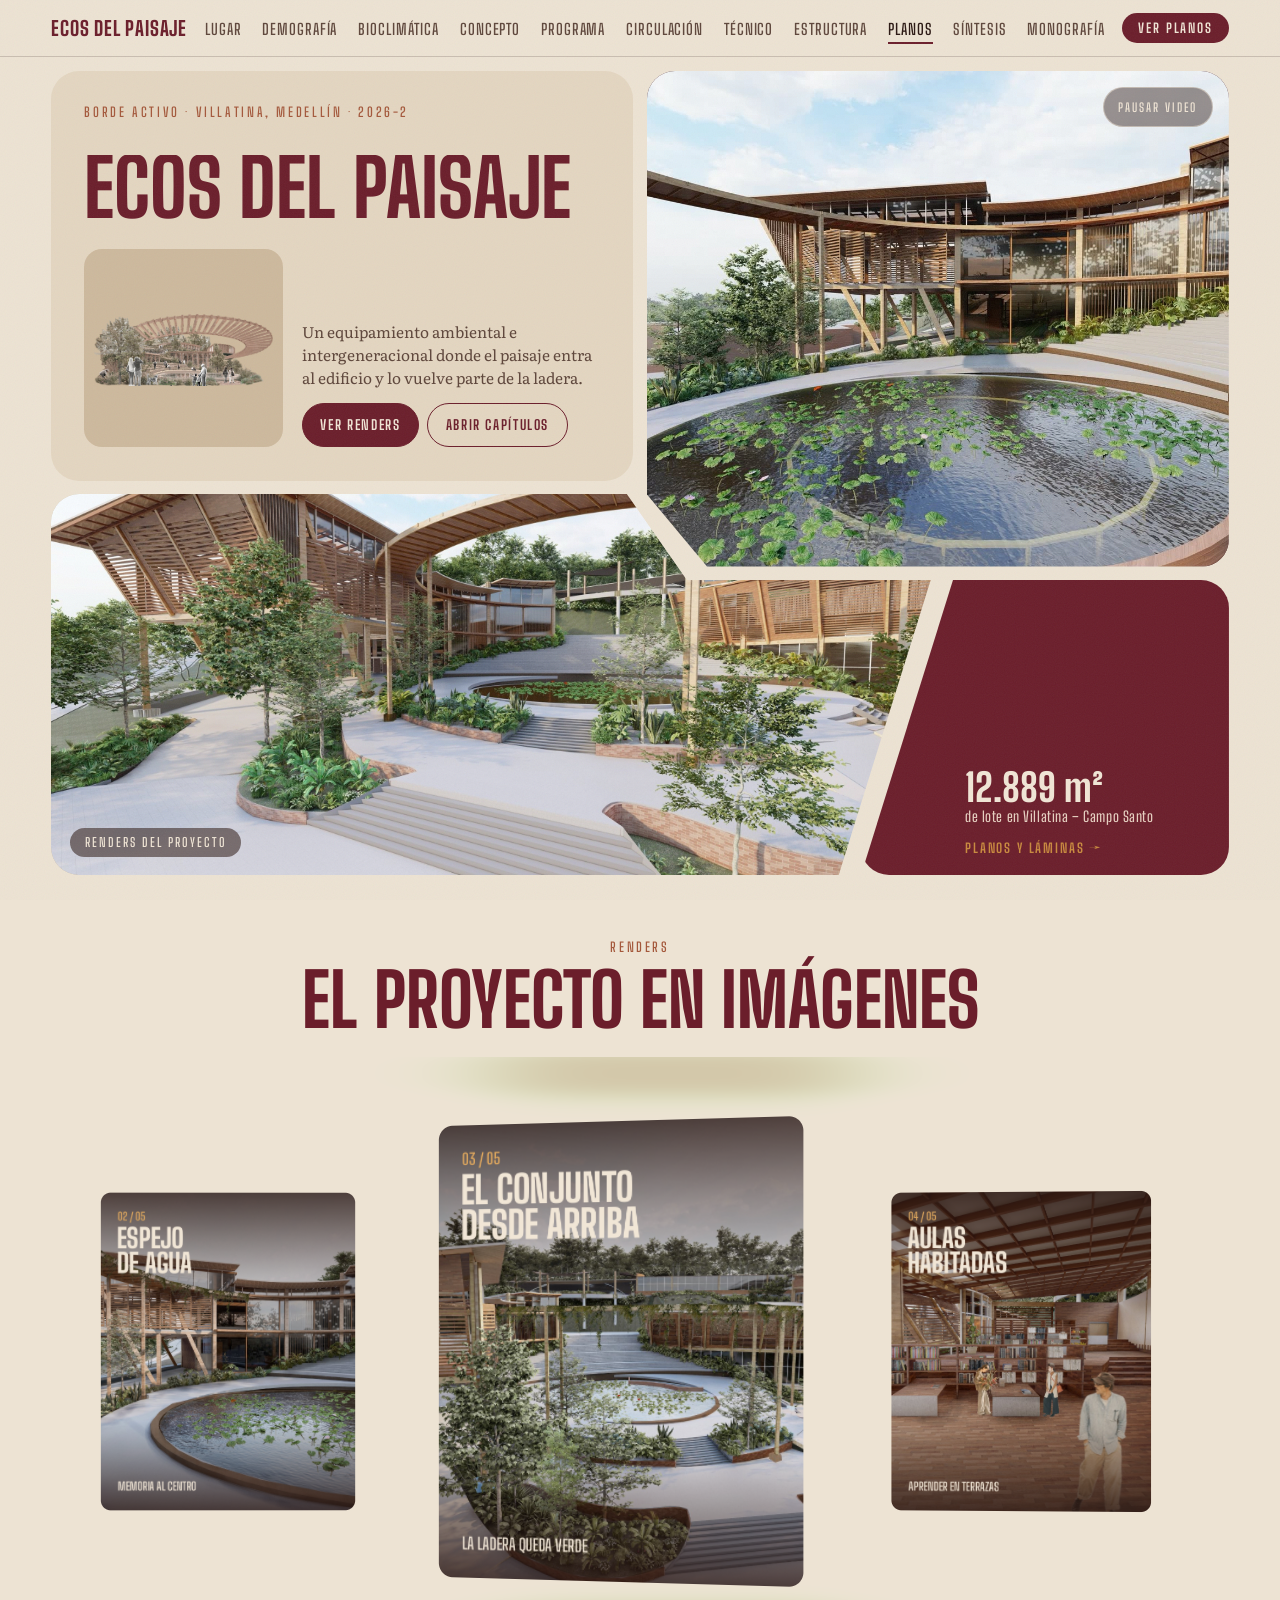
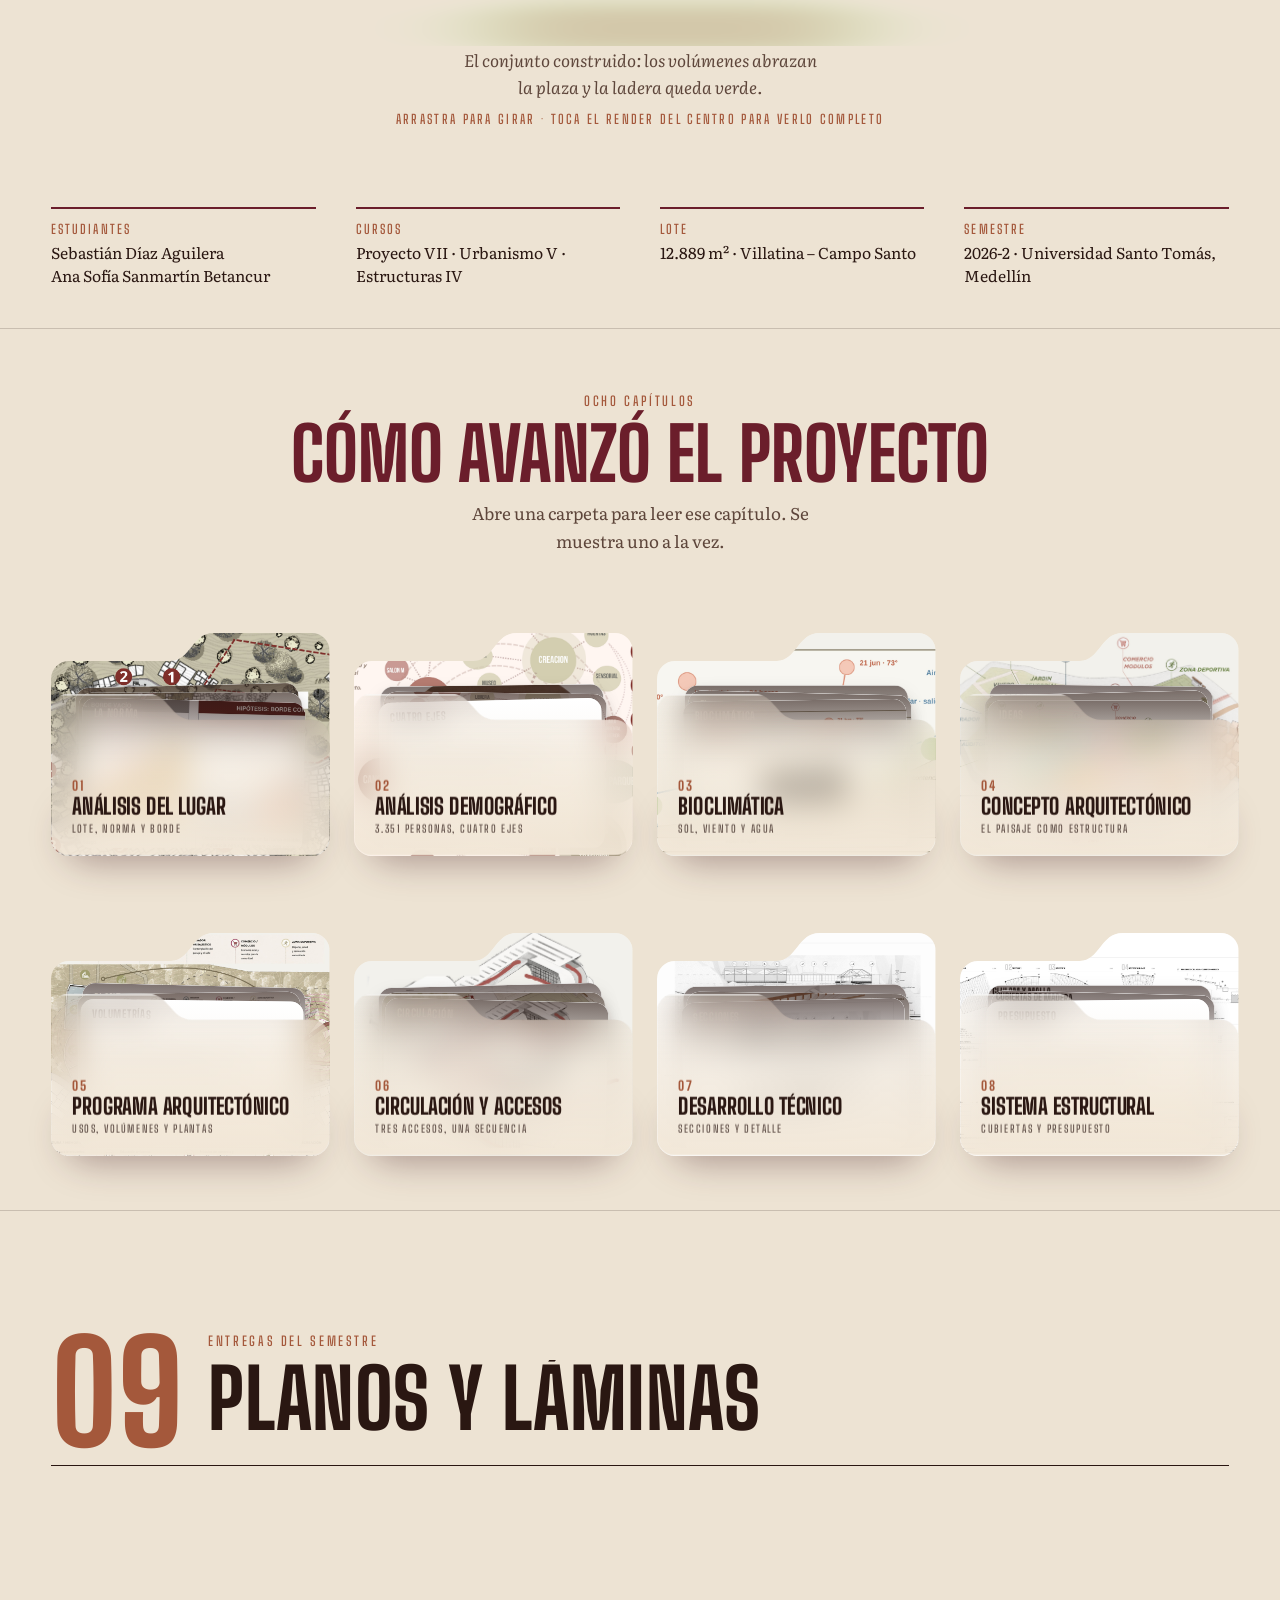
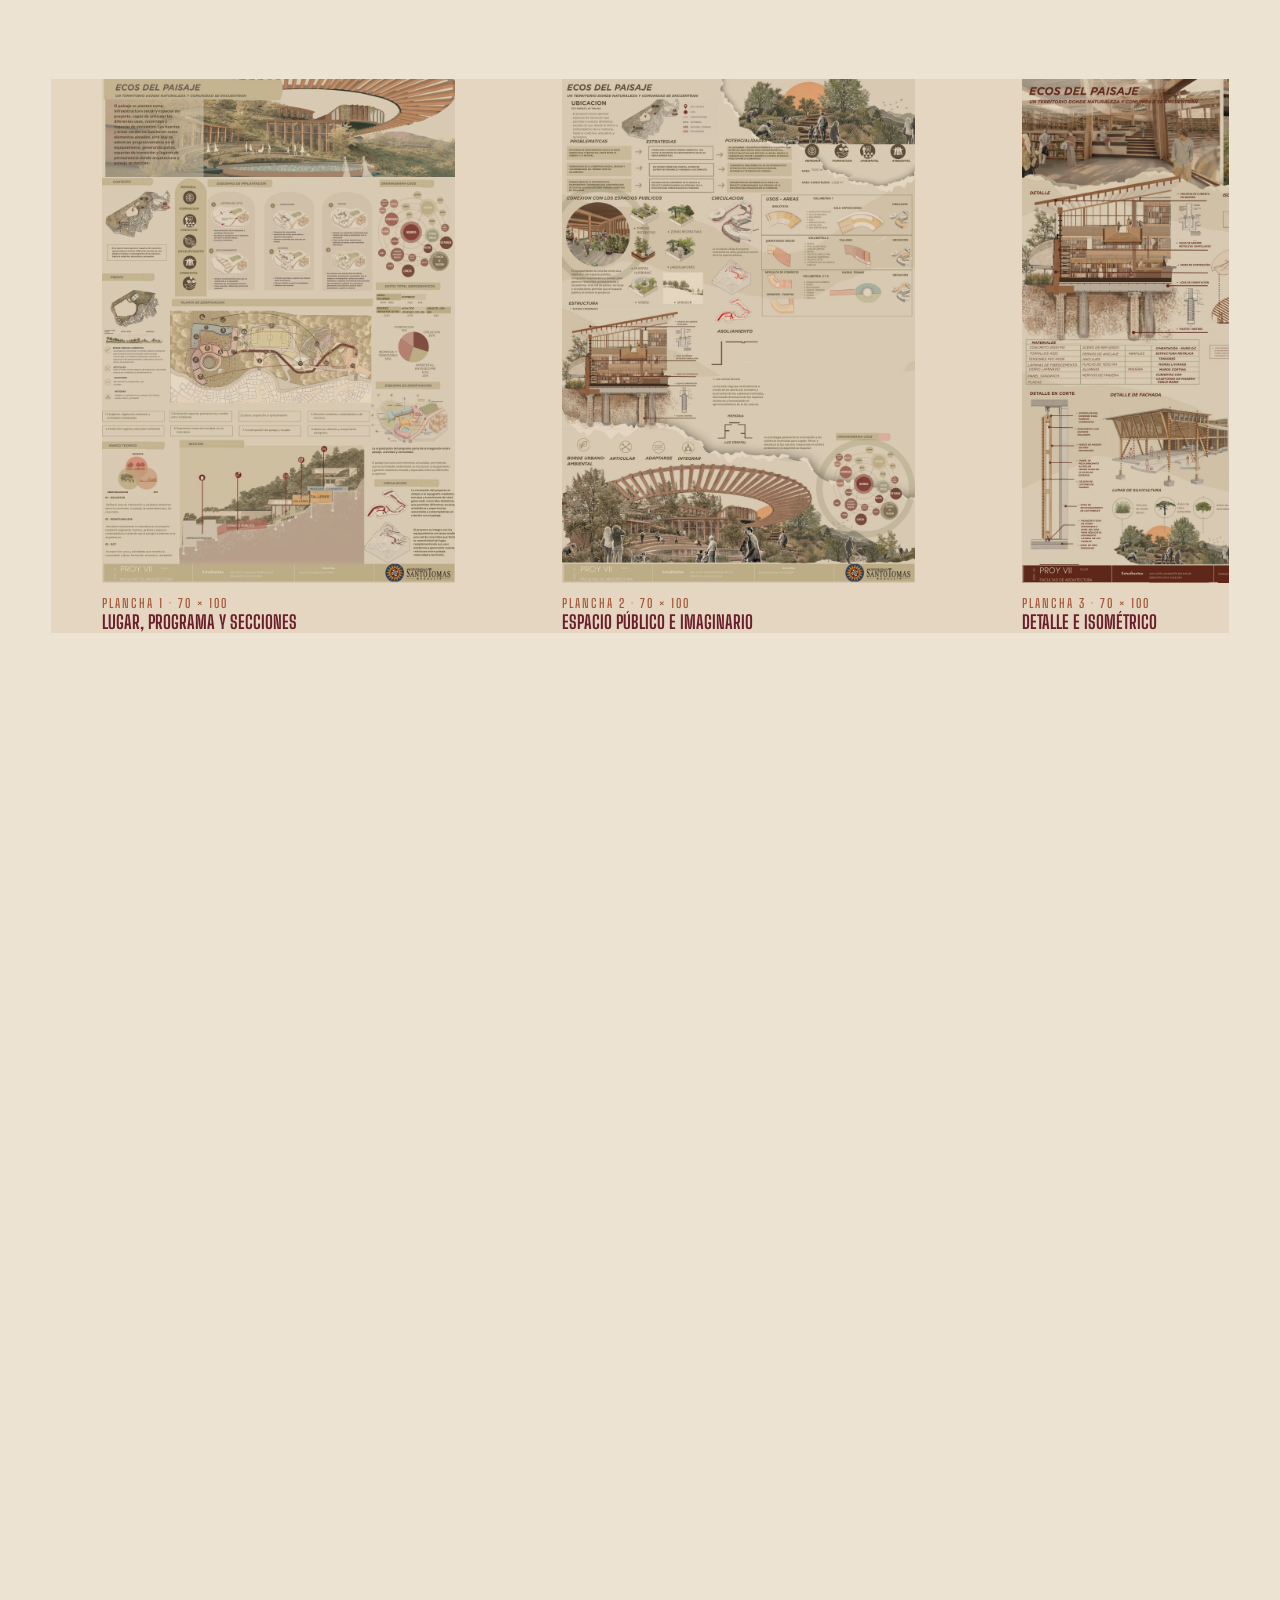
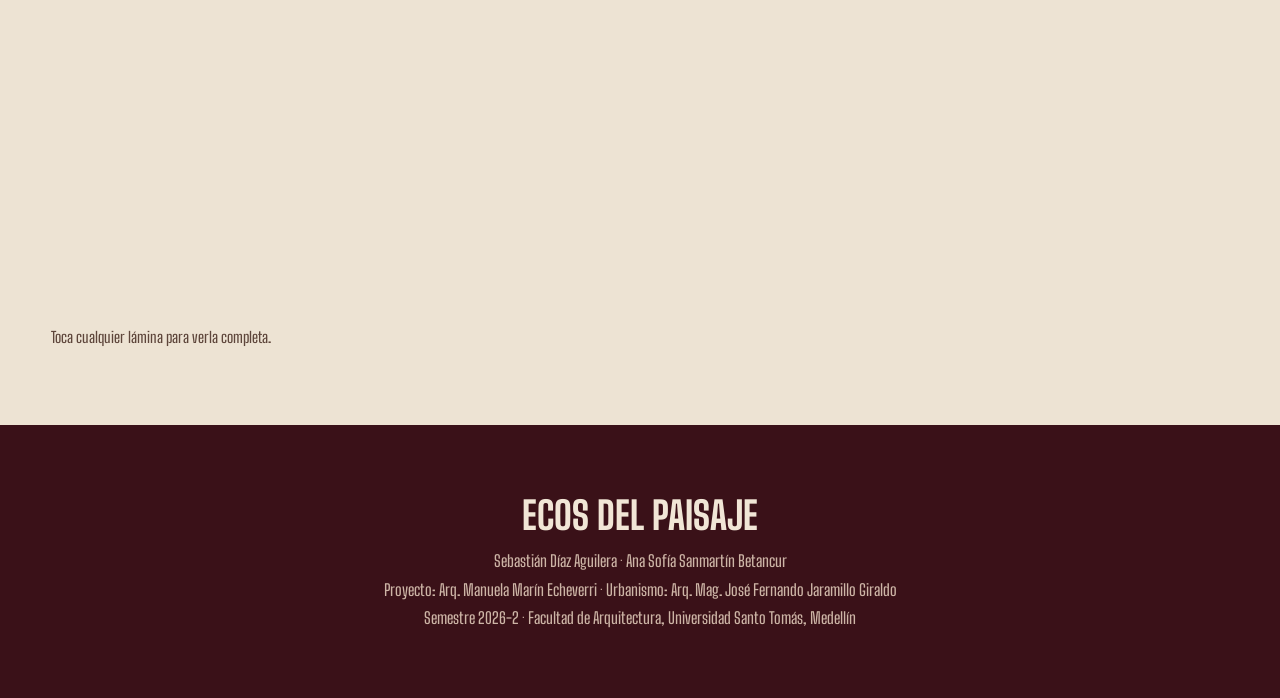
==== commit b3d0c9bc: "Imágenes en alta resolución desde Canva, carrusel nítido en celular y versión original con carrusel " ====
--- a/index.html
+++ b/index.html
@@ -99,7 +99,7 @@
       <li><button type="button" class="ampliar" aria-label="Ampliar: Aulas habitadas"><img src="img/render-aulas-habitadas.jpg" width="2400" height="1350" alt="Render interior de las aulas con personas entre las estanterías" data-falta="render-aulas-habitadas.jpg"></button><p>Aulas habitadas</p></li>
       <li><button type="button" class="ampliar" aria-label="Ampliar: Aulas"><img src="img/render-aulas.jpg" width="2400" height="1350" alt="Render interior de las aulas: estanterías de madera en terrazas y cubierta de casetones" data-falta="render-aulas.jpg"></button><p>Aulas</p></li>
     </ul>
-    <div class="galeria__escena" id="carrusel-renders"></div>
+    <div class="galeria__escena" id="carrusel-renders" data-warp="0" data-glow="#CDB99D"></div>
   </div>
   <p class="galeria__pie" id="carrusel-pie">La llegada: la plaza de acceso bajo la pérgola curva de madera.</p>
   <p class="galeria__ayuda">Arrastra para girar · toca el render del centro para verlo completo</p>
@@ -205,7 +205,7 @@
     <p>Es un borde bajo presión. Los asentamientos informales suben por la ladera sobre zonas con amenaza de movimiento en masa y de avenidas torrenciales de las quebradas La Castro, San Antonio y La Gallinaza. Campo Santo recuerda la tragedia de 1987.</p>
   </div>
   <figure class="figura figura--sangre">
-    <button type="button" class="ampliar" aria-label="Ampliar: El lote y las 17 manzanas vecinas que analizamos, entre Campo Santo y el Ecoparque Las Tinajas."><img src="img/esq-lote-manzanas.jpg" width="2592" height="1238" loading="lazy" alt="Mapa del lote entre Campo Santo y el Ecoparque Las Tinajas con las 17 manzanas analizadas numeradas" data-falta="esq-lote-manzanas.jpg"></button>
+    <button type="button" class="ampliar" aria-label="Ampliar: El lote y las 17 manzanas vecinas que analizamos, entre Campo Santo y el Ecoparque Las Tinajas."><img src="img/esq-lote-manzanas.jpg" width="3200" height="1529" loading="lazy" alt="Mapa del lote entre Campo Santo y el Ecoparque Las Tinajas con las 17 manzanas analizadas numeradas" data-falta="esq-lote-manzanas.jpg"></button>
     <figcaption>El lote y las 17 manzanas vecinas que analizamos, entre Campo Santo y el Ecoparque Las Tinajas.</figcaption>
   </figure>
 
@@ -223,12 +223,12 @@
       </ul>
     </div>
     <figure class="figura">
-    <button type="button" class="ampliar" aria-label="Ampliar: Contexto y predio."><img src="img/esq-contexto-mapas.jpg" width="928" height="1513" loading="lazy" alt="Mapas del contexto y del predio con Campo Santo, el ecoparque y la estación del metro" data-falta="esq-contexto-mapas.jpg"></button>
+    <button type="button" class="ampliar" aria-label="Ampliar: Contexto y predio."><img src="img/esq-contexto-mapas.jpg" width="1800" height="2937" loading="lazy" alt="Mapas del contexto y del predio con Campo Santo, el ecoparque y la estación del metro" data-falta="esq-contexto-mapas.jpg"></button>
     <figcaption>Contexto y predio.</figcaption>
   </figure>
   </div>
   <figure class="figura figura--ancha">
-    <button type="button" class="ampliar" aria-label="Ampliar: Corte del borde urbano-ambiental: borde verde, senderos y vía."><img src="img/esq-borde-corte.jpg" width="960" height="249" loading="lazy" alt="Corte del borde: borde verde, senderos y vía" data-falta="esq-borde-corte.jpg"></button>
+    <button type="button" class="ampliar" aria-label="Ampliar: Corte del borde urbano-ambiental: borde verde, senderos y vía."><img src="img/esq-borde-corte.jpg" width="2644" height="682" loading="lazy" alt="Corte del borde: borde verde, senderos y vía" data-falta="esq-borde-corte.jpg"></button>
     <figcaption>Corte del borde urbano-ambiental: borde verde, senderos y vía.</figcaption>
   </figure>
   <figure class="figura figura--ancha figura--recorte">
@@ -273,7 +273,7 @@
   </ol>
   <div class="dos-col dos-col--margen">
     <figure class="figura">
-    <button type="button" class="ampliar" aria-label="Ampliar: Conexión del predio con su entorno."><img src="img/esq-conexiones.jpg" width="1792" height="933" loading="lazy" alt="Plano de conexiones del predio con la estación de metro, el ecoparque y Campo Santo" data-falta="esq-conexiones.jpg"></button>
+    <button type="button" class="ampliar" aria-label="Ampliar: Conexión del predio con su entorno."><img src="img/esq-conexiones.jpg" width="3200" height="1664" loading="lazy" alt="Plano de conexiones del predio con la estación de metro, el ecoparque y Campo Santo" data-falta="esq-conexiones.jpg"></button>
     <figcaption>Conexión del predio con su entorno.</figcaption>
   </figure>
     <dl class="tiempos">
@@ -345,7 +345,7 @@
   <h3 class="sub">Organigrama y jerarquía del programa</h3>
   <div class="mosaico">
     <figure class="figura">
-    <button type="button" class="ampliar" aria-label="Ampliar: De la memoria del territorio a la construcción del futuro: la memoria al centro y los usos alrededor."><img src="img/esq-organigrama.jpg" width="1744" height="1730" loading="lazy" alt="Organigrama de burbujas con la memoria al centro y los espacios del programa alrededor" data-falta="esq-organigrama.jpg"></button>
+    <button type="button" class="ampliar" aria-label="Ampliar: De la memoria del territorio a la construcción del futuro: la memoria al centro y los usos alrededor."><img src="img/esq-organigrama.jpg" width="3200" height="3175" loading="lazy" alt="Organigrama de burbujas con la memoria al centro y los espacios del programa alrededor" data-falta="esq-organigrama.jpg"></button>
     <figcaption>De la memoria del territorio a la construcción del futuro: la memoria al centro y los usos alrededor.</figcaption>
   </figure>
     <div class="jerarquia">
@@ -384,7 +384,7 @@
   </div>
 
   <figure class="figura figura--sangre">
-    <button type="button" class="ampliar" aria-label="Ampliar: Esquema bioclimático del proyecto."><img src="img/esq-bioclimatico.jpg" width="1920" height="788" loading="lazy" alt="Esquema bioclimático: sol de junio y diciembre, brisa de tarde, aire frío nocturno, muro de contención como masa térmica y pilotes" data-falta="esq-bioclimatico.jpg"></button>
+    <button type="button" class="ampliar" aria-label="Ampliar: Esquema bioclimático del proyecto."><img src="img/esq-bioclimatico.jpg" width="3200" height="1313" loading="lazy" alt="Esquema bioclimático: sol de junio y diciembre, brisa de tarde, aire frío nocturno, muro de contención como masa térmica y pilotes" data-falta="esq-bioclimatico.jpg"></button>
     <figcaption>Esquema bioclimático del proyecto.</figcaption>
   </figure>
   <ul class="estrategias">
@@ -399,25 +399,25 @@
   <h3 class="sub">El valle respira y el sol pasa por encima</h3>
   <div class="mosaico mosaico--igual">
     <figure class="figura">
-    <button type="button" class="ampliar" aria-label="Ampliar: De día el aire caliente sube por las laderas; de noche baja el aire frío desde Santa Elena."><img src="img/esq-brisas.jpg" width="1440" height="622" loading="lazy" alt="Brisas de valle de día y aire frío de montaña de noche" data-falta="esq-brisas.jpg"></button>
+    <button type="button" class="ampliar" aria-label="Ampliar: De día el aire caliente sube por las laderas; de noche baja el aire frío desde Santa Elena."><img src="img/esq-brisas.jpg" width="3200" height="1383" loading="lazy" alt="Brisas de valle de día y aire frío de montaña de noche" data-falta="esq-brisas.jpg"></button>
     <figcaption>De día el aire caliente sube por las laderas; de noche baja el aire frío desde Santa Elena.</figcaption>
   </figure>
     <figure class="figura">
-    <button type="button" class="ampliar" aria-label="Ampliar: Sol casi cenital: la cubierta recibe más radiación que cualquier fachada."><img src="img/esq-sol-cenital.jpg" width="1504" height="622" loading="lazy" alt="Recorrido del sol a 6,25 grados norte: 60 grados en diciembre, 83 en equinoccios y 73 en junio" data-falta="esq-sol-cenital.jpg"></button>
+    <button type="button" class="ampliar" aria-label="Ampliar: Sol casi cenital: la cubierta recibe más radiación que cualquier fachada."><img src="img/esq-sol-cenital.jpg" width="3200" height="1323" loading="lazy" alt="Recorrido del sol a 6,25 grados norte: 60 grados en diciembre, 83 en equinoccios y 73 en junio" data-falta="esq-sol-cenital.jpg"></button>
     <figcaption>Sol casi cenital: la cubierta recibe más radiación que cualquier fachada.</figcaption>
   </figure>
   </div>
   <div class="trio">
     <figure class="figura">
-    <button type="button" class="ampliar" aria-label="Ampliar: Un día típico: 42 % frío, 40 % confort, 18 % calor."><img src="img/esq-dia-24h.jpg" width="1504" height="788" loading="lazy" alt="Gráfico circular de un día típico: 42 % de las horas frías, 40 % en confort y 18 % cálidas" data-falta="esq-dia-24h.jpg"></button>
+    <button type="button" class="ampliar" aria-label="Ampliar: Un día típico: 42 % frío, 40 % confort, 18 % calor."><img src="img/esq-dia-24h.jpg" width="3200" height="1678" loading="lazy" alt="Gráfico circular de un día típico: 42 % de las horas frías, 40 % en confort y 18 % cálidas" data-falta="esq-dia-24h.jpg"></button>
     <figcaption>Un día típico: 42 % frío, 40 % confort, 18 % calor.</figcaption>
   </figure>
     <figure class="figura">
-    <button type="button" class="ampliar" aria-label="Ampliar: Carta solar a 6,22° N."><img src="img/esq-carta-solar.jpg" width="928" height="1306" loading="lazy" alt="Carta solar a 6,22 grados norte" data-falta="esq-carta-solar.jpg"></button>
+    <button type="button" class="ampliar" aria-label="Ampliar: Carta solar a 6,22° N."><img src="img/esq-carta-solar.jpg" width="2552" height="3592" loading="lazy" alt="Carta solar a 6,22 grados norte" data-falta="esq-carta-solar.jpg"></button>
     <figcaption>Carta solar a 6,22° N.</figcaption>
   </figure>
     <figure class="figura">
-    <button type="button" class="ampliar" aria-label="Ampliar: Viento de día desde el norte (28 %); de noche desde el oriente (42 %)."><img src="img/esq-rosas-viento.jpg" width="1184" height="1554" loading="lazy" alt="Rosas de viento de día y de noche" data-falta="esq-rosas-viento.jpg"></button>
+    <button type="button" class="ampliar" aria-label="Ampliar: Viento de día desde el norte (28 %); de noche desde el oriente (42 %)."><img src="img/esq-rosas-viento.jpg" width="3200" height="4199" loading="lazy" alt="Rosas de viento de día y de noche" data-falta="esq-rosas-viento.jpg"></button>
     <figcaption>Viento de día desde el norte (28 %); de noche desde el oriente (42 %).</figcaption>
   </figure>
   </div>
@@ -425,11 +425,11 @@
   <h3 class="sub">El agua baja por la ladera: diseñar para recibirla</h3>
   <div class="mosaico mosaico--igual">
     <figure class="figura">
-    <button type="button" class="ampliar" aria-label="Ampliar: Dos temporadas de lluvia: marzo a mayo y octubre a noviembre."><img src="img/esq-lluvia.jpg" width="1504" height="788" loading="lazy" alt="Precipitación media mensual con dos temporadas húmedas en marzo-mayo y octubre-noviembre" data-falta="esq-lluvia.jpg"></button>
+    <button type="button" class="ampliar" aria-label="Ampliar: Dos temporadas de lluvia: marzo a mayo y octubre a noviembre."><img src="img/esq-lluvia.jpg" width="3200" height="1676" loading="lazy" alt="Precipitación media mensual con dos temporadas húmedas en marzo-mayo y octubre-noviembre" data-falta="esq-lluvia.jpg"></button>
     <figcaption>Dos temporadas de lluvia: marzo a mayo y octubre a noviembre.</figcaption>
   </figure>
     <figure class="figura">
-    <button type="button" class="ampliar" aria-label="Ampliar: El recorrido del agua: la cubierta recoge, el tanque guarda y las zanjas infiltran antes de la quebrada."><img src="img/esq-agua-ladera.jpg" width="1536" height="891" loading="lazy" alt="Recorrido del agua en el lote: escorrentía, cubierta que recoge, tanque de reúso y zanjas de infiltración" data-falta="esq-agua-ladera.jpg"></button>
+    <button type="button" class="ampliar" aria-label="Ampliar: El recorrido del agua: la cubierta recoge, el tanque guarda y las zanjas infiltran antes de la quebrada."><img src="img/esq-agua-ladera.jpg" width="3200" height="1855" loading="lazy" alt="Recorrido del agua en el lote: escorrentía, cubierta que recoge, tanque de reúso y zanjas de infiltración" data-falta="esq-agua-ladera.jpg"></button>
     <figcaption>El recorrido del agua: la cubierta recoge, el tanque guarda y las zanjas infiltran antes de la quebrada.</figcaption>
   </figure>
   </div>
@@ -438,7 +438,7 @@
   <h3 class="sub">Lineamientos de diseño climático</h3>
   <div class="mosaico">
     <figure class="figura">
-    <button type="button" class="ampliar" aria-label="Ampliar: Cómo pasa el viento entre los volúmenes: calma el 60 % del tiempo, brisa útil de 13:00 a 20:00 h."><img src="img/esq-viento-volumenes.jpg" width="1824" height="1802" loading="lazy" alt="Cinco esquemas de cómo pasa el viento entre los volúmenes según la hora" data-falta="esq-viento-volumenes.jpg"></button>
+    <button type="button" class="ampliar" aria-label="Ampliar: Cómo pasa el viento entre los volúmenes: calma el 60 % del tiempo, brisa útil de 13:00 a 20:00 h."><img src="img/esq-viento-volumenes.jpg" width="3200" height="3162" loading="lazy" alt="Cinco esquemas de cómo pasa el viento entre los volúmenes según la hora" data-falta="esq-viento-volumenes.jpg"></button>
     <figcaption>Cómo pasa el viento entre los volúmenes: calma el 60 % del tiempo, brisa útil de 13:00 a 20:00 h.</figcaption>
   </figure>
     <ol class="lineamientos">
@@ -470,7 +470,7 @@
     <p class="lema">Transmitir memoria<br>+ enseñar<br>+ disfrutar<br>+ envejecer activamente</p>
   </div>
   <figure class="figura figura--sangre">
-    <button type="button" class="ampliar" aria-label="Ampliar: Forma y programa: los volúmenes se curvan alrededor del espejo de agua-memoria."><img src="img/esq-ideas.jpg" width="2816" height="1651" loading="lazy" alt="Axonometría de ideas proyectuales: volúmenes coloreados por uso alrededor del espejo de agua" data-falta="esq-ideas.jpg"></button>
+    <button type="button" class="ampliar" aria-label="Ampliar: Forma y programa: los volúmenes se curvan alrededor del espejo de agua-memoria."><img src="img/esq-ideas.jpg" width="3200" height="1877" loading="lazy" alt="Axonometría de ideas proyectuales: volúmenes coloreados por uso alrededor del espejo de agua" data-falta="esq-ideas.jpg"></button>
     <figcaption>Forma y programa: los volúmenes se curvan alrededor del espejo de agua-memoria.</figcaption>
   </figure>
 
@@ -481,7 +481,7 @@
     <figcaption>Las huertas entran al edificio.</figcaption>
   </figure>
     <figure class="figura">
-    <button type="button" class="ampliar" aria-label="Ampliar: Una red de patios, terrazas y circulaciones deja que el espacio público atraviese el proyecto."><img src="img/esq-espacio-publico.jpg" width="1888" height="994" loading="lazy" alt="Tipos de espacio público: parque recreativo, zonas recreativas, huertas urbanas y jardín japonés" data-falta="esq-espacio-publico.jpg"></button>
+    <button type="button" class="ampliar" aria-label="Ampliar: Una red de patios, terrazas y circulaciones deja que el espacio público atraviese el proyecto."><img src="img/esq-espacio-publico.jpg" width="3200" height="1683" loading="lazy" alt="Tipos de espacio público: parque recreativo, zonas recreativas, huertas urbanas y jardín japonés" data-falta="esq-espacio-publico.jpg"></button>
     <figcaption>Una red de patios, terrazas y circulaciones deja que el espacio público atraviese el proyecto.</figcaption>
   </figure>
   </div>
@@ -518,7 +518,7 @@
     <li style="--c:var(--agua)"><b>Memoria</b>Espejo de agua</li>
   </ul>
   <figure class="figura figura--sangre">
-    <button type="button" class="ampliar" aria-label="Ampliar: Planta de usos: cada color de la convención sobre el conjunto."><img src="img/esq-planta-usos.jpg" width="2880" height="1554" loading="lazy" alt="Planta de usos del conjunto con el recorrido principal y los usos coloreados" data-falta="esq-planta-usos.jpg"></button>
+    <button type="button" class="ampliar" aria-label="Ampliar: Planta de usos: cada color de la convención sobre el conjunto."><img src="img/esq-planta-usos.jpg" width="3200" height="1726" loading="lazy" alt="Planta de usos del conjunto con el recorrido principal y los usos coloreados" data-falta="esq-planta-usos.jpg"></button>
     <figcaption>Planta de usos: cada color de la convención sobre el conjunto.</figcaption>
   </figure>
 
@@ -578,13 +578,13 @@
       </ul>
     </div>
     <figure class="figura">
-    <button type="button" class="ampliar" aria-label="Ampliar: La circulación abraza el proyecto."><img src="img/esq-circulacion-iso.jpg" width="832" height="767" loading="lazy" alt="Axonometría del conjunto con la circulación marcada en rojo" data-falta="esq-circulacion-iso.jpg"></button>
+    <button type="button" class="ampliar" aria-label="Ampliar: La circulación abraza el proyecto."><img src="img/esq-circulacion-iso.jpg" width="2284" height="2106" loading="lazy" alt="Axonometría del conjunto con la circulación marcada en rojo" data-falta="esq-circulacion-iso.jpg"></button>
     <figcaption>La circulación abraza el proyecto.</figcaption>
   </figure>
   </div>
   <div class="mosaico">
     <figure class="figura">
-    <button type="button" class="ampliar" aria-label="Ampliar: Esquema de circulación y relación de usos."><img src="img/esq-recorrido-axo.jpg" width="1280" height="1219" loading="lazy" alt="Axonometría con el recorrido punteado desde los tres accesos hasta el vivero" data-falta="esq-recorrido-axo.jpg"></button>
+    <button type="button" class="ampliar" aria-label="Ampliar: Esquema de circulación y relación de usos."><img src="img/esq-recorrido-axo.jpg" width="3200" height="3047" loading="lazy" alt="Axonometría con el recorrido punteado desde los tres accesos hasta el vivero" data-falta="esq-recorrido-axo.jpg"></button>
     <figcaption>Esquema de circulación y relación de usos.</figcaption>
   </figure>
     <ol class="accesos">
@@ -637,7 +637,7 @@
   </div>
   <div class="mosaico mosaico--detalle">
     <figure class="figura">
-    <button type="button" class="ampliar" aria-label="Ampliar: Detalle en corte fugado de la biblioteca."><img src="img/esq-detalle.jpg" width="2176" height="1795" loading="lazy" alt="Corte fugado de detalle: cubierta en madera, vigas metálicas, muro de contención y pilotes" data-falta="esq-detalle.jpg"></button>
+    <button type="button" class="ampliar" aria-label="Ampliar: Detalle en corte fugado de la biblioteca."><img src="img/esq-detalle.jpg" width="3200" height="2640" loading="lazy" alt="Corte fugado de detalle: cubierta en madera, vigas metálicas, muro de contención y pilotes" data-falta="esq-detalle.jpg"></button>
     <figcaption>Detalle en corte fugado de la biblioteca.</figcaption>
   </figure>
     <ol class="capas">
@@ -753,6 +753,6 @@
 </dialog>
 
 <script src="js/main.js?v=20261115j"></script>
-<script src="js/carrusel.js?v=20261116b" defer></script>
+<script src="js/carrusel.js?v=20261116c" defer></script>
 </body>
 </html>
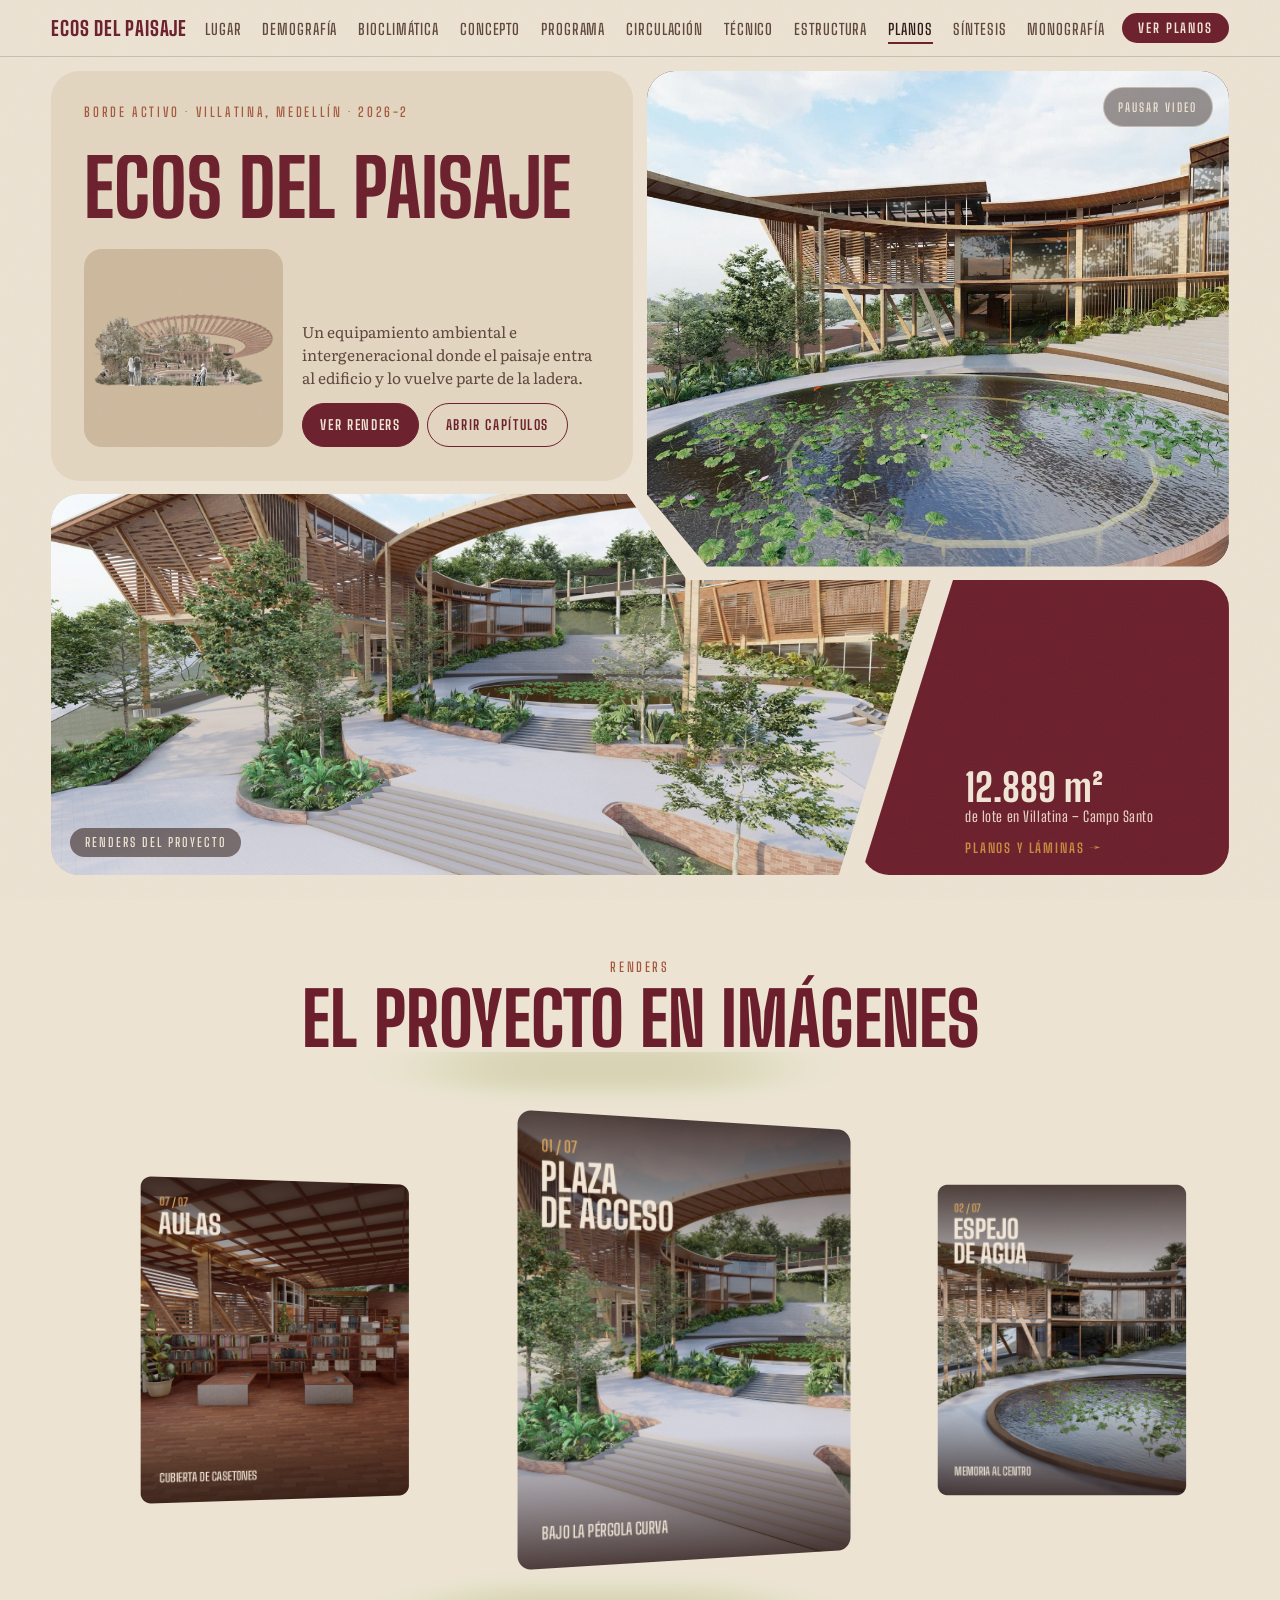
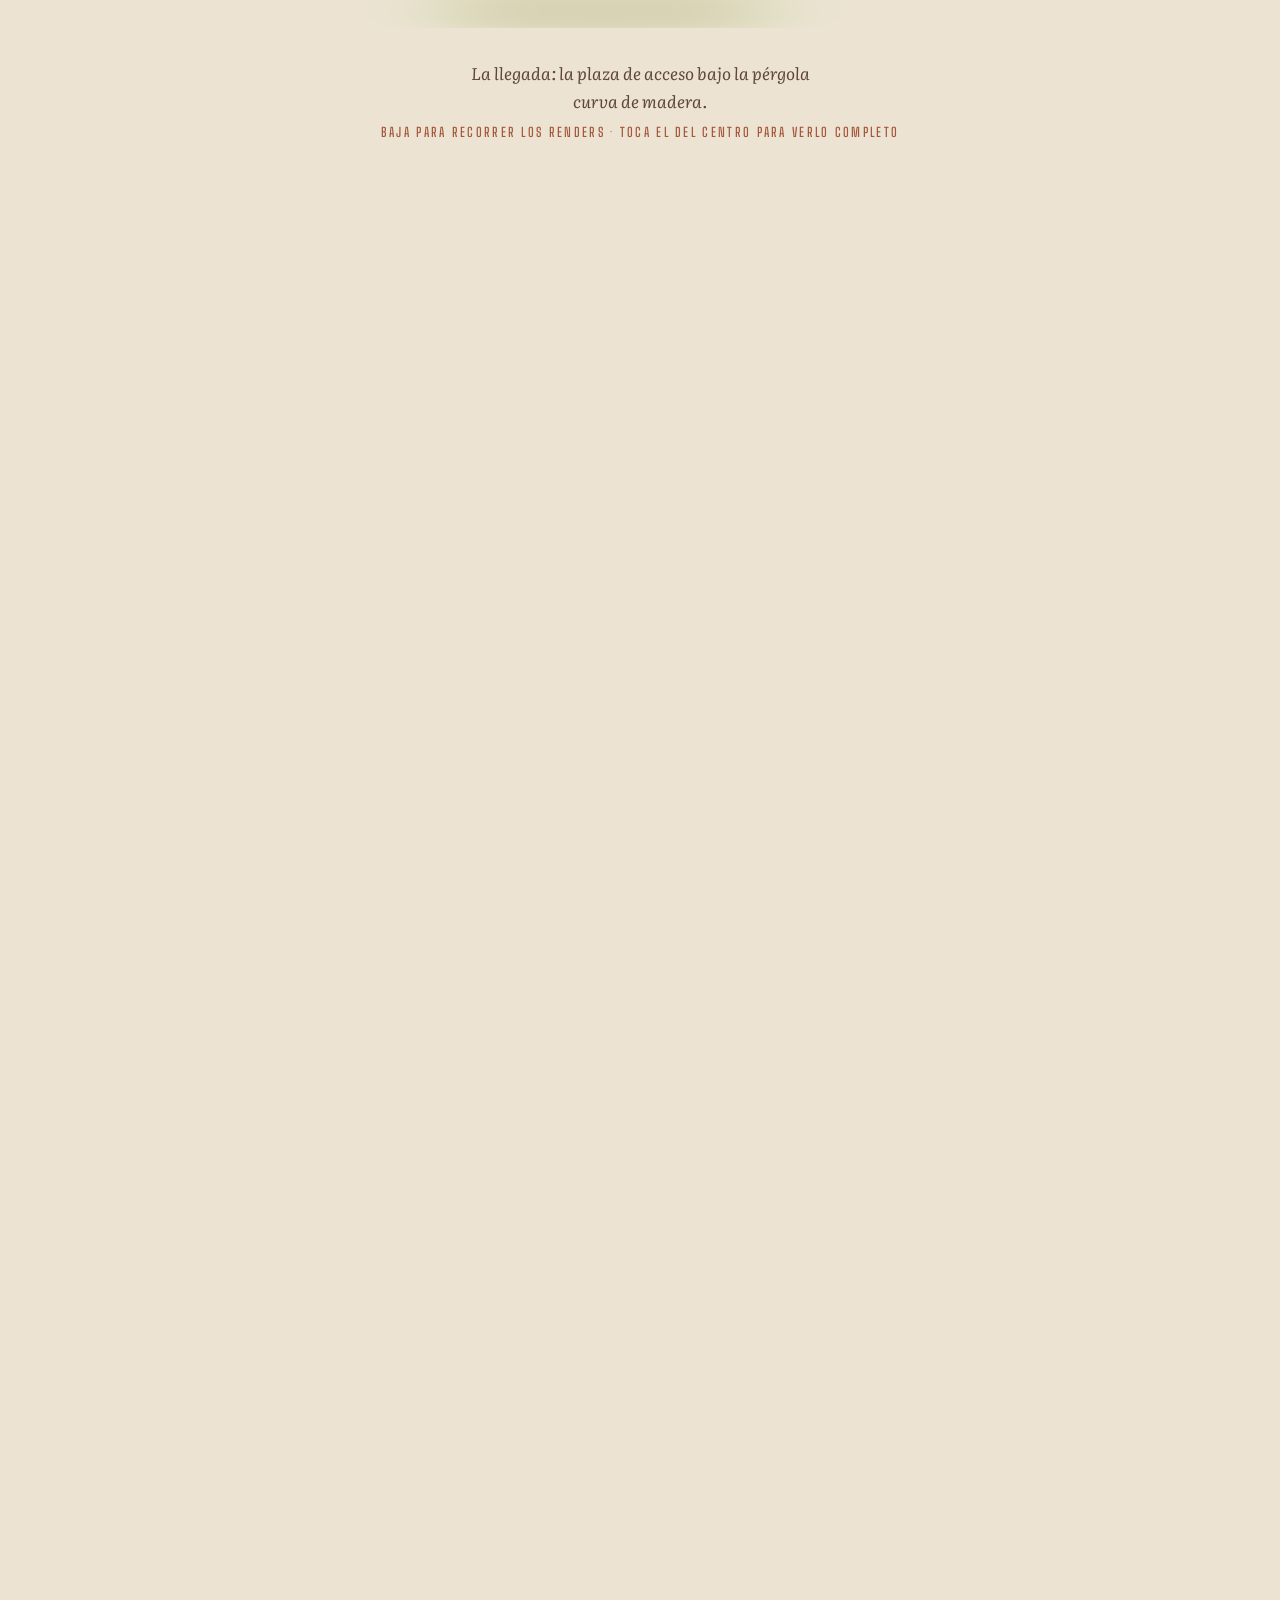
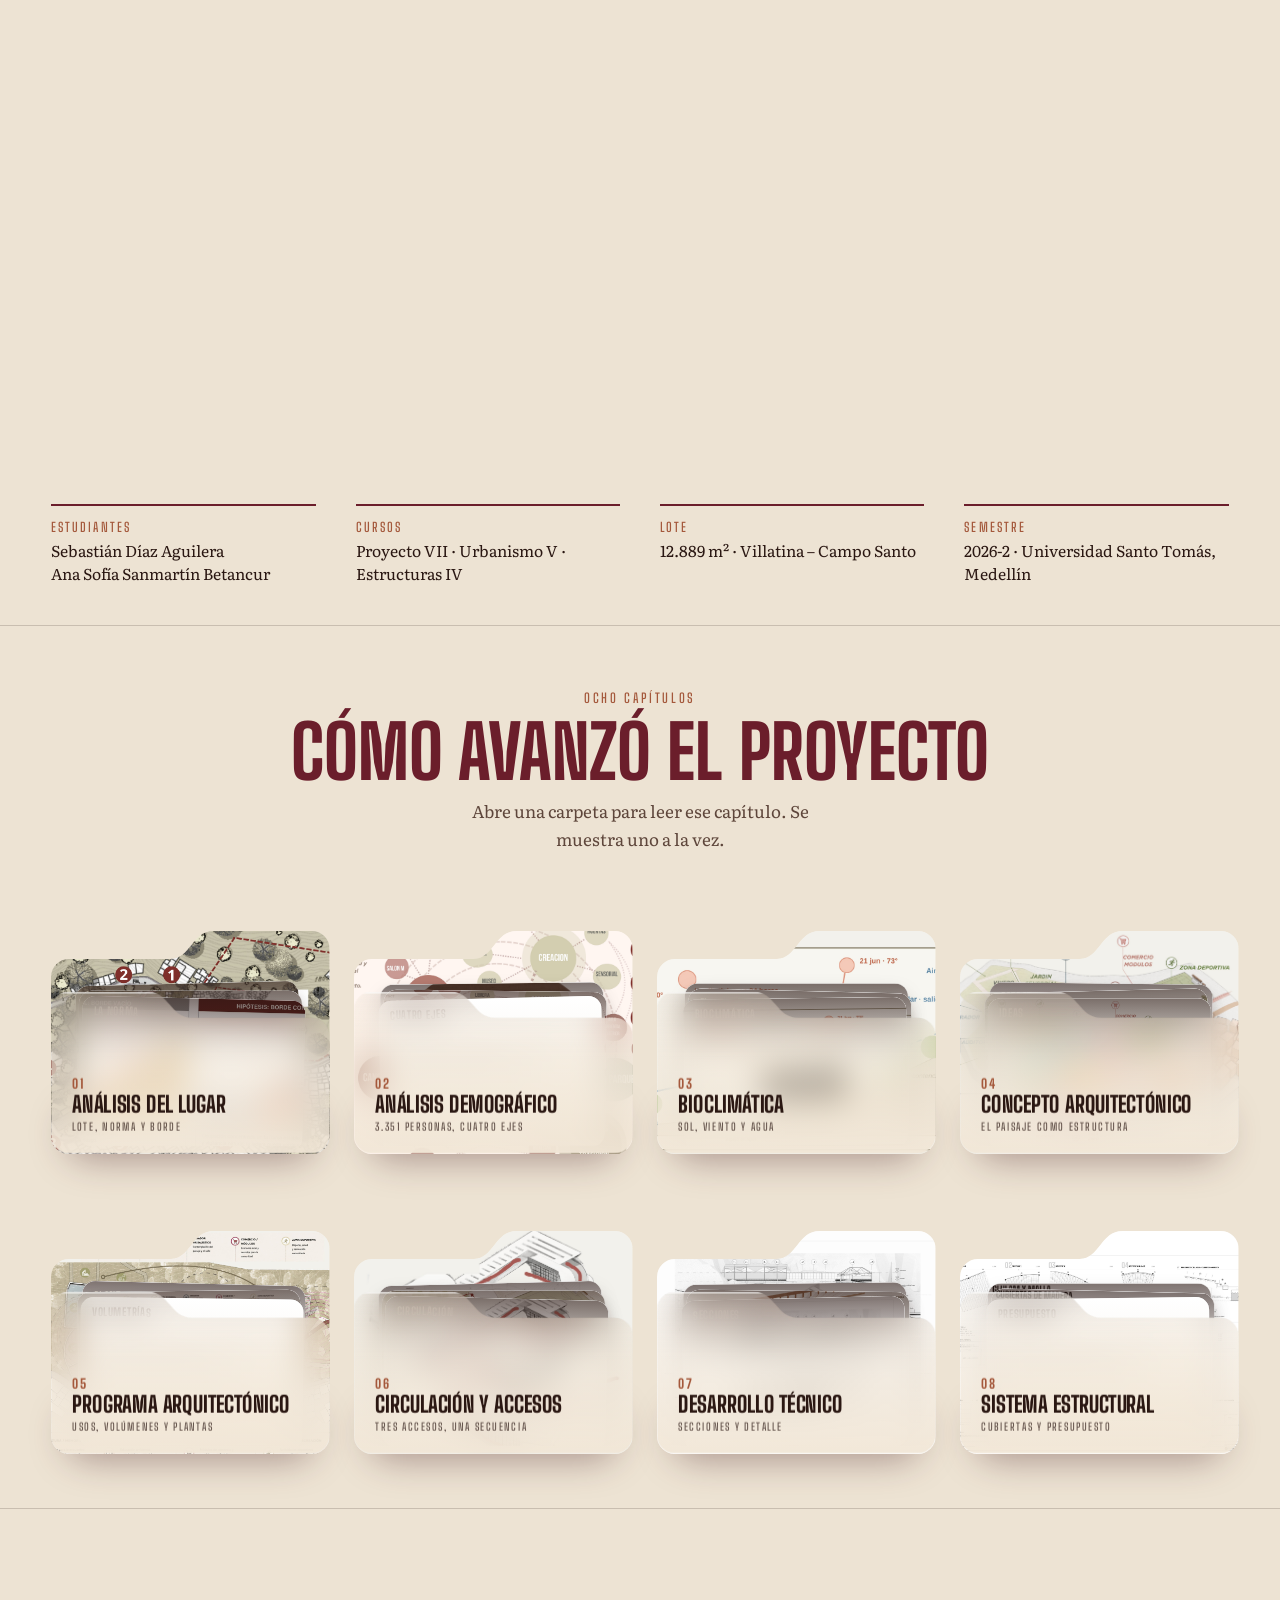
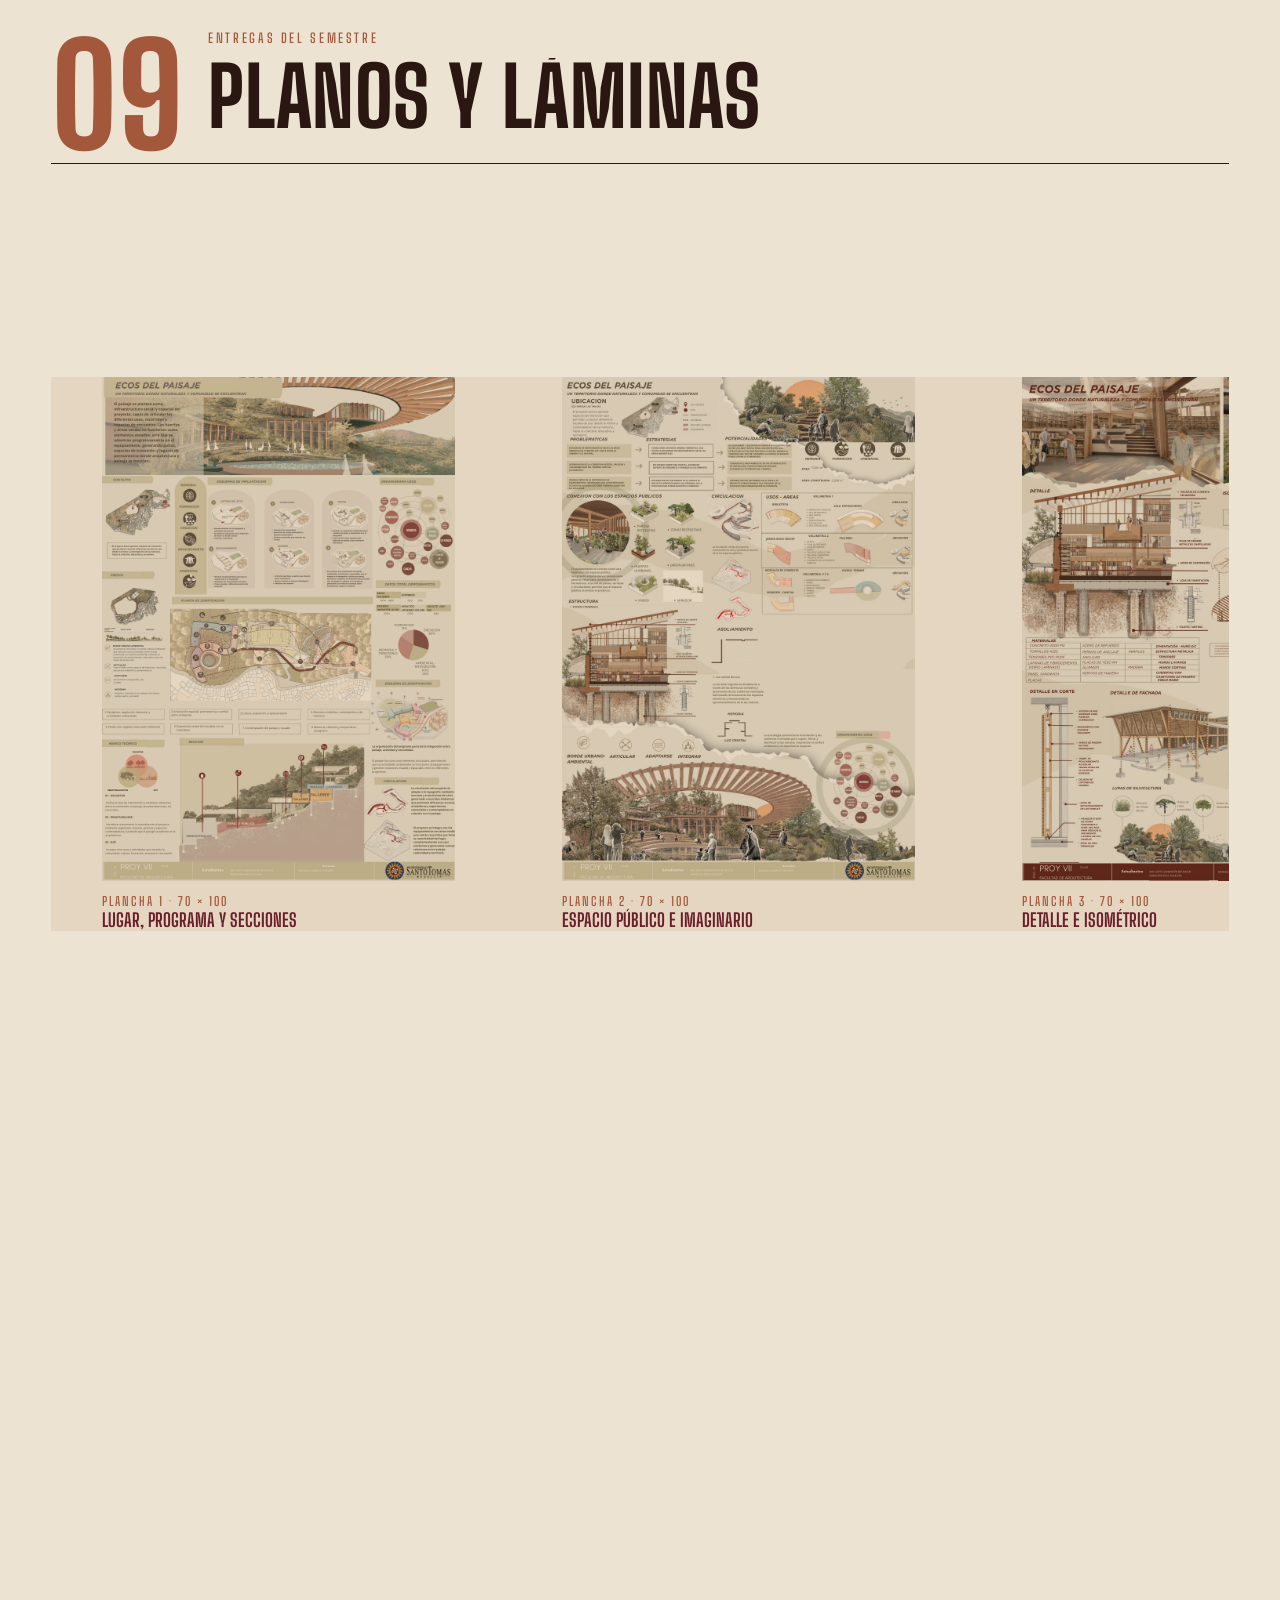
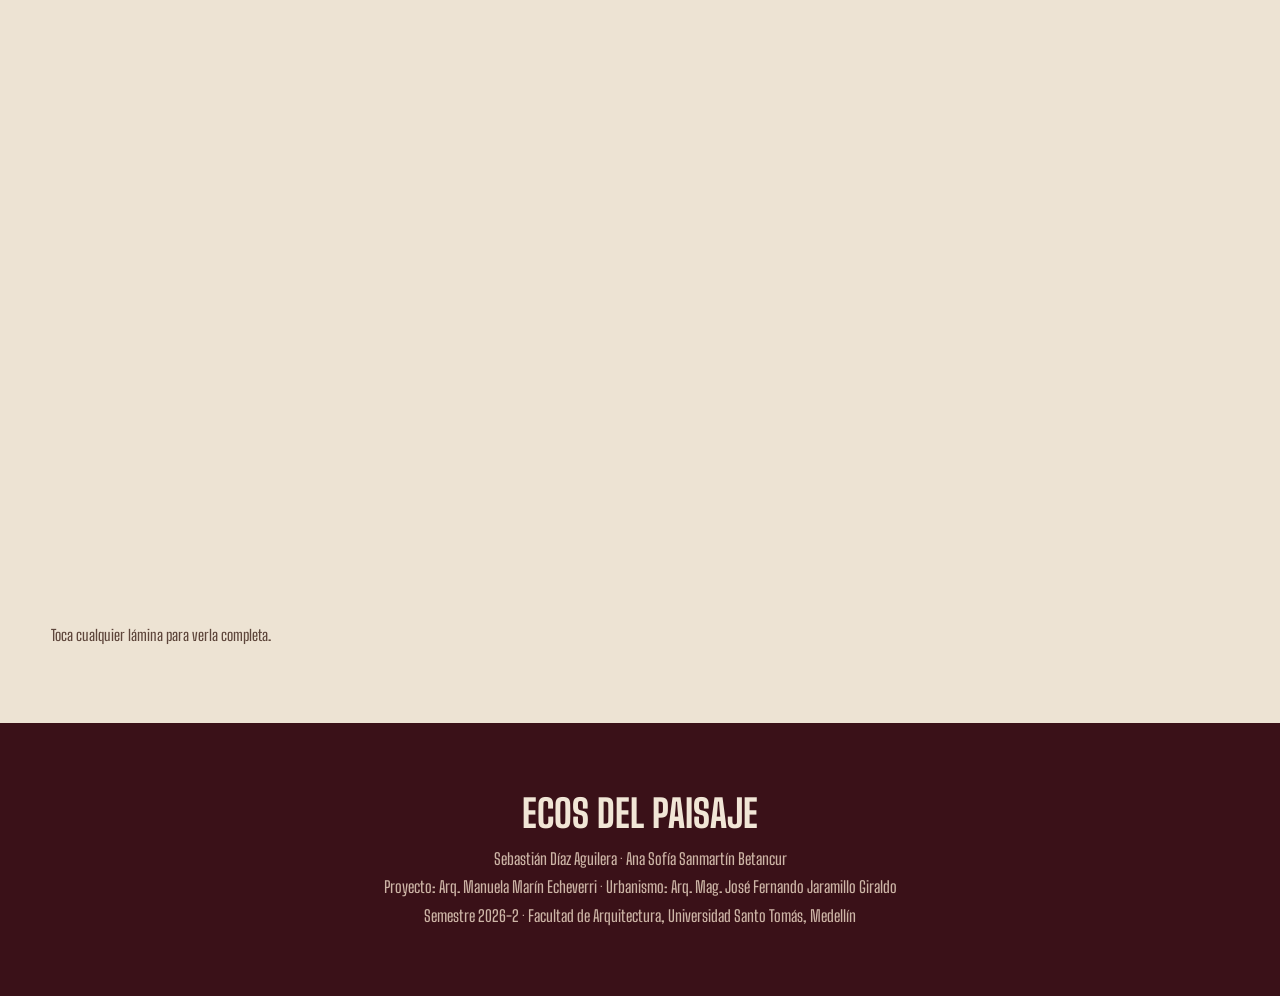
==== commit f73a8944: "Renders: dos vistas nuevas de la biblioteca y carrusel que avanza con el scroll hasta mostrar todos " ====
--- a/index.html
+++ b/index.html
@@ -9,7 +9,7 @@
 <link rel="preconnect" href="https://fonts.googleapis.com">
 <link rel="preconnect" href="https://fonts.gstatic.com" crossorigin>
 <link href="https://fonts.googleapis.com/css2?family=Big+Shoulders+Display:wght@700;800&family=Big+Shoulders+Text:wght@500;600;700&family=Literata:ital,opsz,wght@0,7..72,400;0,7..72,500;1,7..72,400&display=swap" rel="stylesheet">
-<link rel="stylesheet" href="css/estilos.css?v=20261115j">
+<link rel="stylesheet" href="css/estilos.css?v=scroll1">
 </head>
 <body>
 
@@ -86,23 +86,27 @@
 
 <!-- RENDERS -->
 <section class="galeria" id="renders" aria-labelledby="renders-t">
-  <header class="galeria__cab">
-    <p class="kicker">Renders</p>
-    <h2 id="renders-t">El proyecto en imágenes</h2>
-  </header>
   <div class="galeria__marco">
+    <header class="galeria__cab">
+      <p class="kicker">Renders</p>
+      <h2 id="renders-t">El proyecto en imágenes</h2>
+    </header>
     <!-- tira simple: se ve siempre; el carrusel 3D la reemplaza cuando logra dibujarse -->
     <ul class="galeria__tira">
       <li><button type="button" class="ampliar" aria-label="Ampliar: Plaza de acceso"><img src="img/render-plaza.jpg" width="2400" height="1350" alt="Render exterior: plaza escalonada con jardineras de ladrillo y una pérgola curva de madera" data-falta="render-plaza.jpg"></button><p>Plaza de acceso</p></li>
       <li><button type="button" class="ampliar" aria-label="Ampliar: Espejo de agua"><img src="img/render-espejo.jpg" width="2400" height="1350" alt="Render exterior: espejo de agua circular con lotos, gradas y la fachada curva de vidrio y madera" data-falta="render-espejo.jpg"></button><p>Espejo de agua</p></li>
       <li><button type="button" class="ampliar" aria-label="Ampliar: El conjunto desde arriba"><img src="img/render-aereo.jpg" width="2400" height="1350" alt="Render aéreo del conjunto: volúmenes de madera alrededor de la plaza y el espejo de agua" data-falta="render-aereo.jpg"></button><p>El conjunto desde arriba</p></li>
+      <li><button type="button" class="ampliar" aria-label="Ampliar: Biblioteca"><img src="img/render-biblioteca-gradas.jpg" width="1920" height="1080" alt="Render interior de la biblioteca con estanterías de madera, gradas y personas leyendo" data-falta="render-biblioteca-gradas.jpg"></button><p>Biblioteca</p></li>
+      <li><button type="button" class="ampliar" aria-label="Ampliar: Biblioteca mirador"><img src="img/render-biblioteca-mirador.jpg" width="1672" height="941" alt="Render del corredor vidriado de la biblioteca con jardineras y vista al conjunto" data-falta="render-biblioteca-mirador.jpg"></button><p>Biblioteca mirador</p></li>
       <li><button type="button" class="ampliar" aria-label="Ampliar: Aulas habitadas"><img src="img/render-aulas-habitadas.jpg" width="2400" height="1350" alt="Render interior de las aulas con personas entre las estanterías" data-falta="render-aulas-habitadas.jpg"></button><p>Aulas habitadas</p></li>
       <li><button type="button" class="ampliar" aria-label="Ampliar: Aulas"><img src="img/render-aulas.jpg" width="2400" height="1350" alt="Render interior de las aulas: estanterías de madera en terrazas y cubierta de casetones" data-falta="render-aulas.jpg"></button><p>Aulas</p></li>
     </ul>
-    <div class="galeria__escena" id="carrusel-renders" data-warp="0" data-glow="#CDB99D"></div>
-  </div>
-  <p class="galeria__pie" id="carrusel-pie">La llegada: la plaza de acceso bajo la pérgola curva de madera.</p>
-  <p class="galeria__ayuda">Arrastra para girar · toca el render del centro para verlo completo</p>
+    <div class="galeria__escena" id="carrusel-renders" data-warp="0" data-glow="#CDB99D" data-scroll></div>
+    <span class="galeria__avance" aria-hidden="true"></span>
+  
+    <p class="galeria__pie" id="carrusel-pie">La llegada: la plaza de acceso bajo la pérgola curva de madera.</p>
+    <p class="galeria__ayuda">Baja para recorrer los renders · toca el del centro para verlo completo</p>
+  </div>
 </section>
 
 <!-- FICHA -->
@@ -753,6 +757,6 @@
 </dialog>
 
 <script src="js/main.js?v=20261115j"></script>
-<script src="js/carrusel.js?v=20261116c" defer></script>
+<script src="js/carrusel.js?v=scroll1" defer></script>
 </body>
 </html>
--- a/css/estilos.css
+++ b/css/estilos.css
@@ -747,3 +747,11 @@
   font: 700 .85rem var(--f-etiqueta); letter-spacing: .14em; text-transform: uppercase; box-shadow: 0 10px 24px -8px rgba(58, 17, 24, .6);
 }
 .aviso-completo:hover { background: var(--vino-hondo); }
+
+/* ---------- carrusel que avanza con el scroll ---------- */
+.galeria--scroll { height: calc(100svh + var(--pasos, 7) * 55svh); overflow: visible; padding-top: 0; padding-bottom: 0; }
+.galeria--scroll .galeria__marco { position: sticky; top: 0; height: 100svh; margin-top: 0; display: flex; flex-direction: column; justify-content: center; overflow: hidden; }
+.galeria--scroll .galeria__cab { position: relative; z-index: 2; }
+.galeria--scroll .galeria__escena { height: min(64svh, 600px); }
+.galeria__avance { display: none; }
+.galeria--scroll .galeria__avance { display: block; width: min(320px, 60vw); height: 2px; margin: .6rem auto 1.2rem; background: var(--vino); transform-origin: left; transform: scaleX(0); box-shadow: 0 0 0 1px rgba(107, 30, 43, .12); }
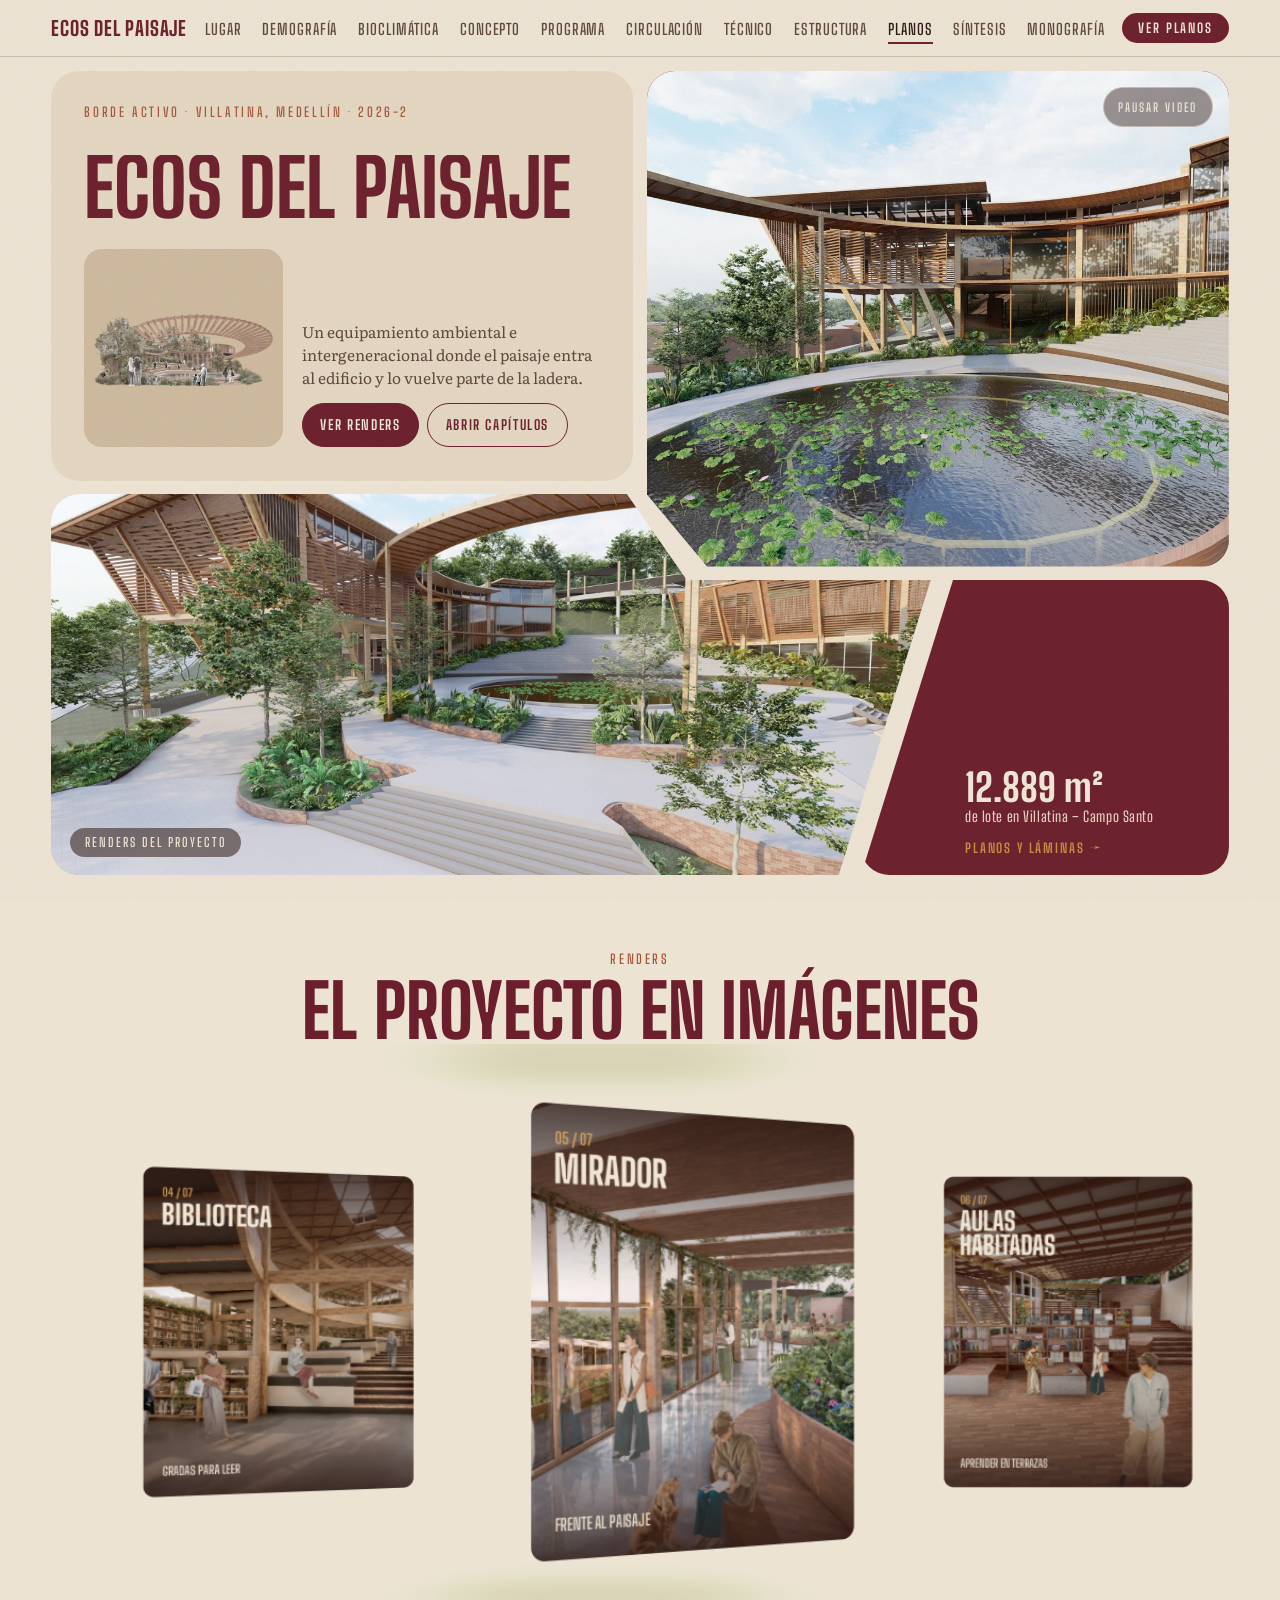
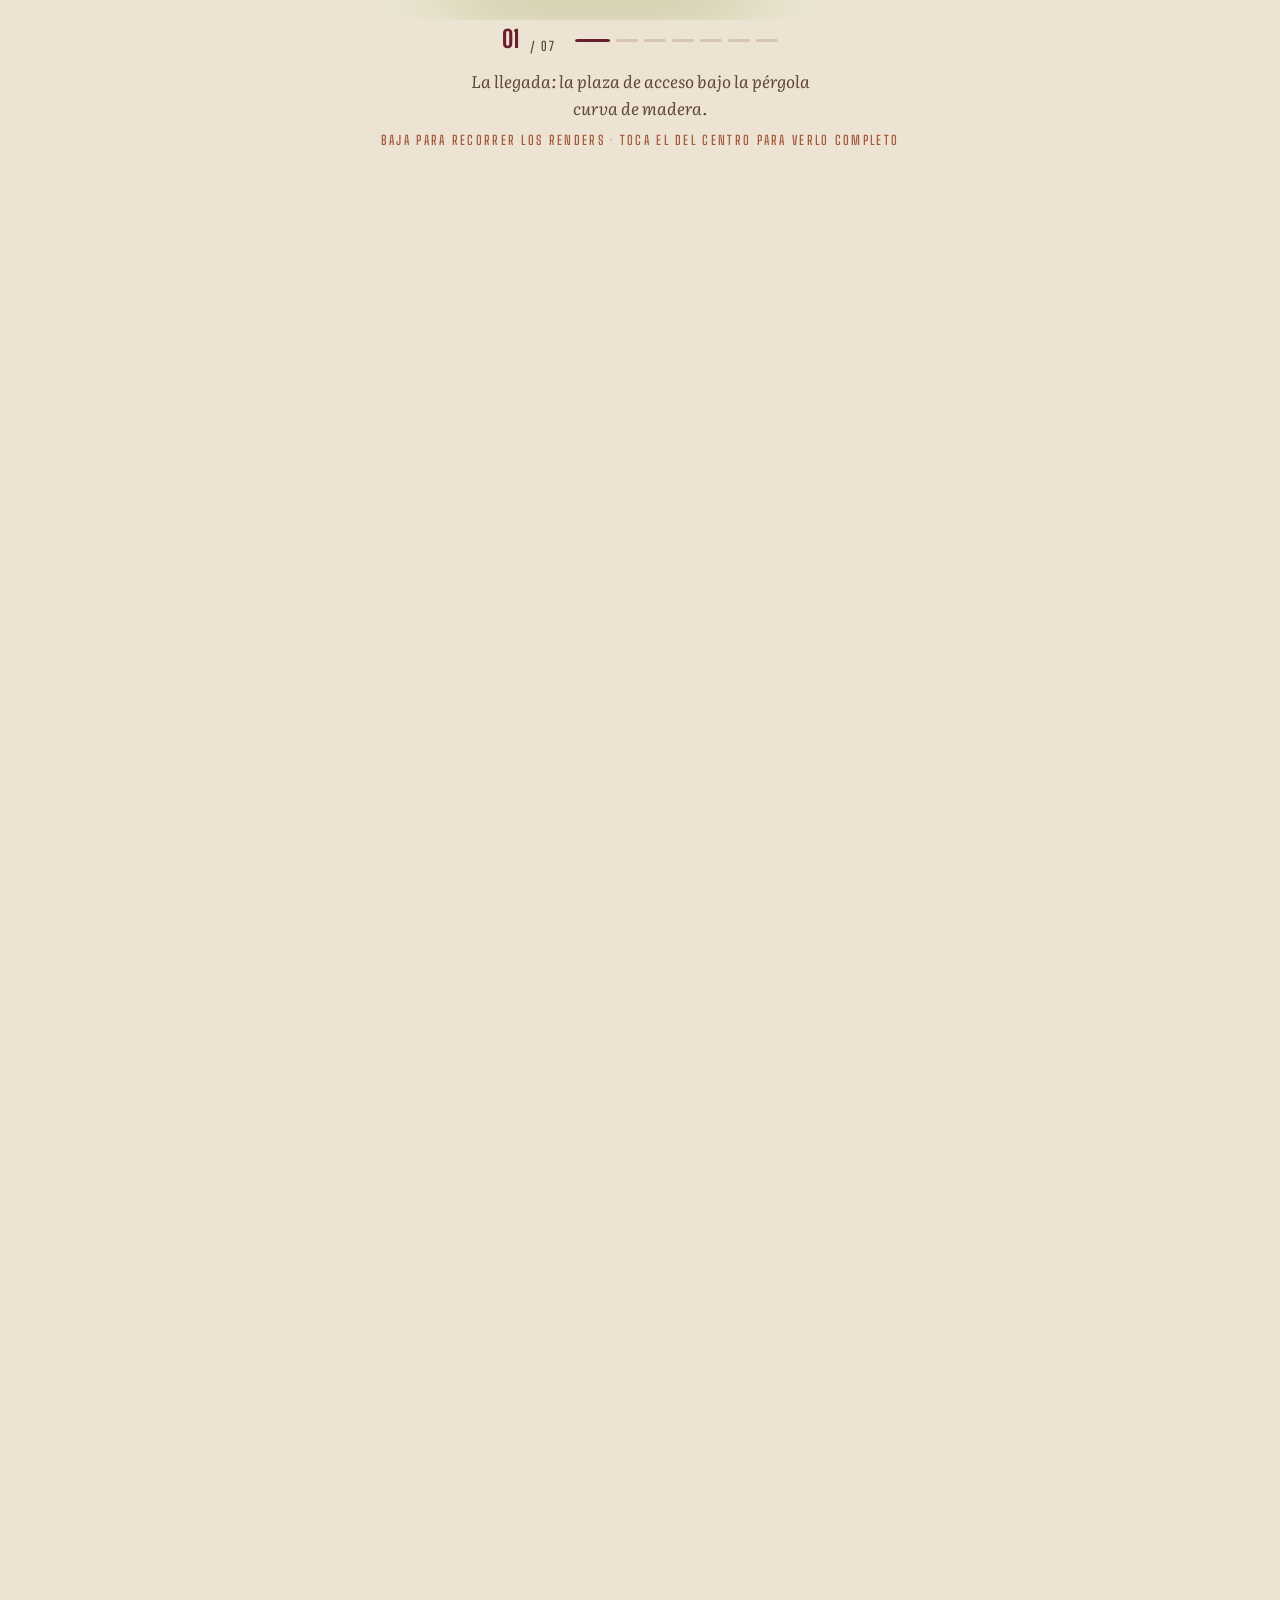
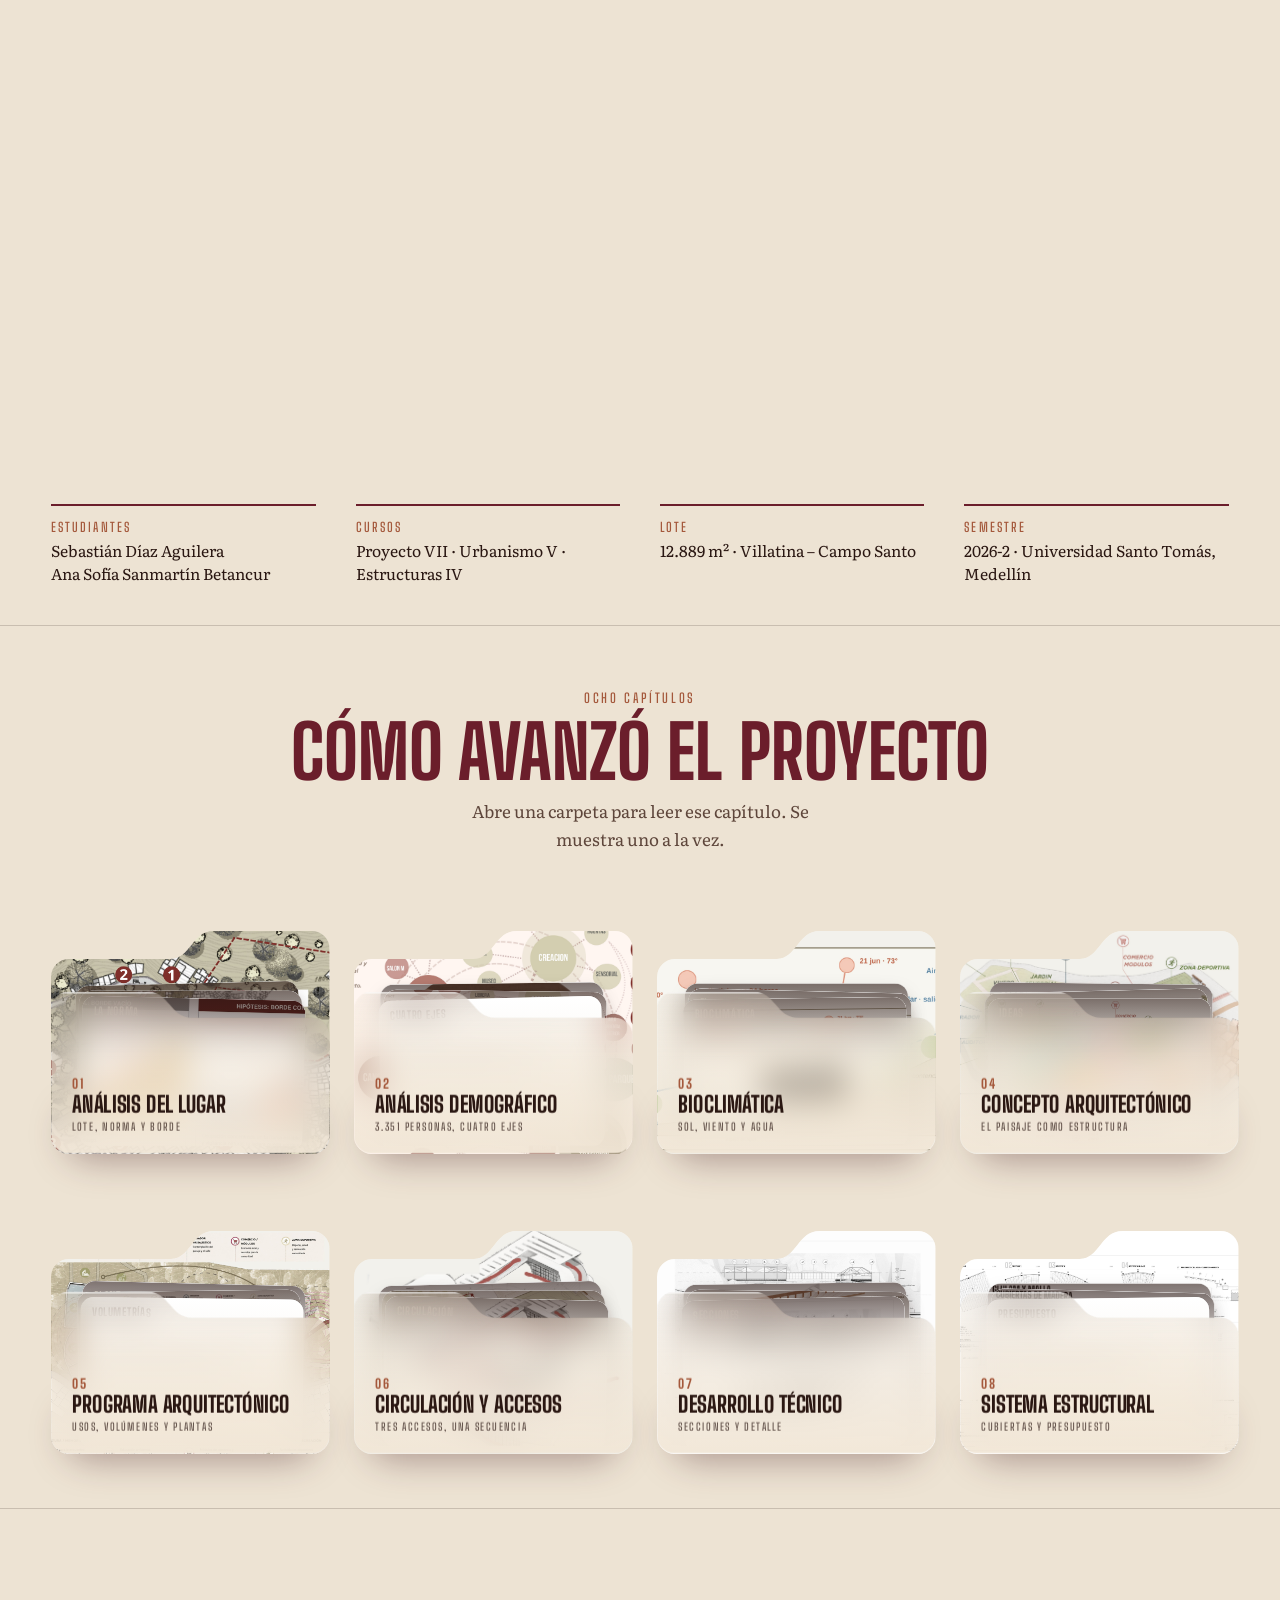
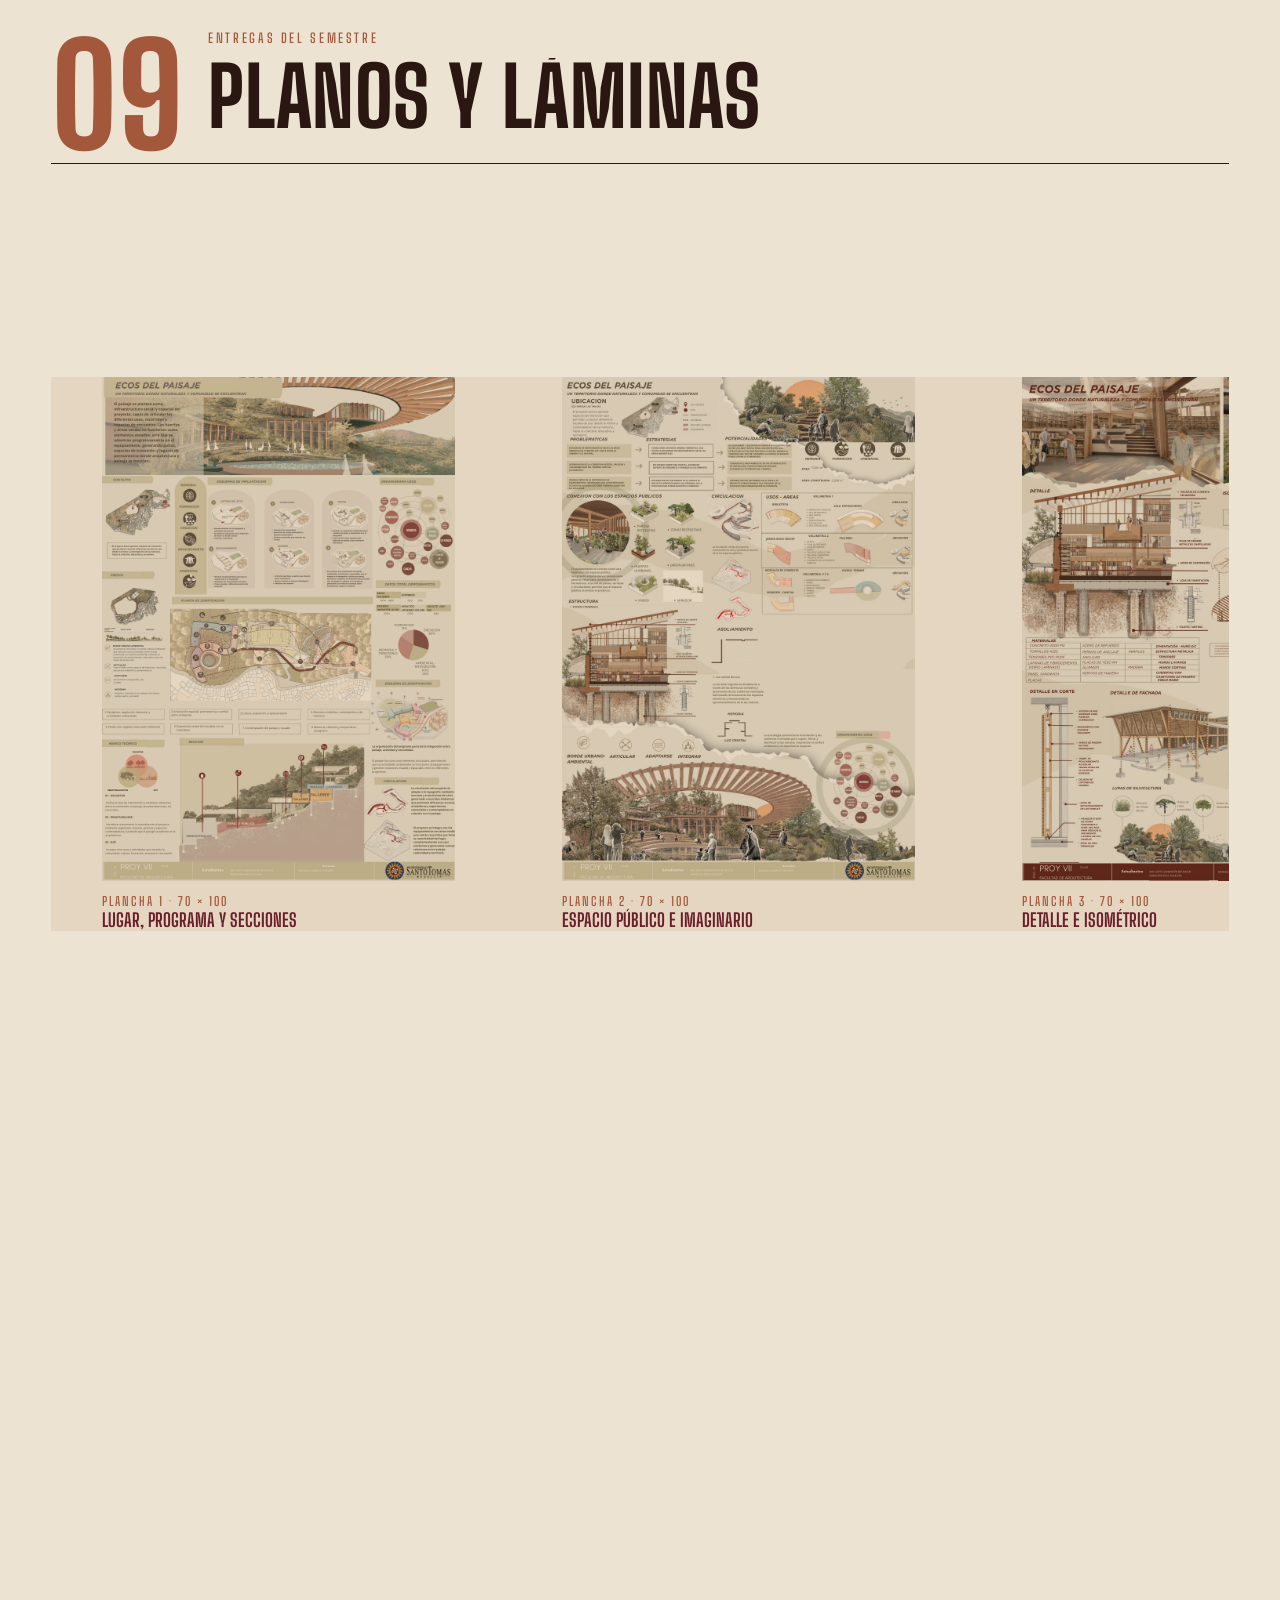
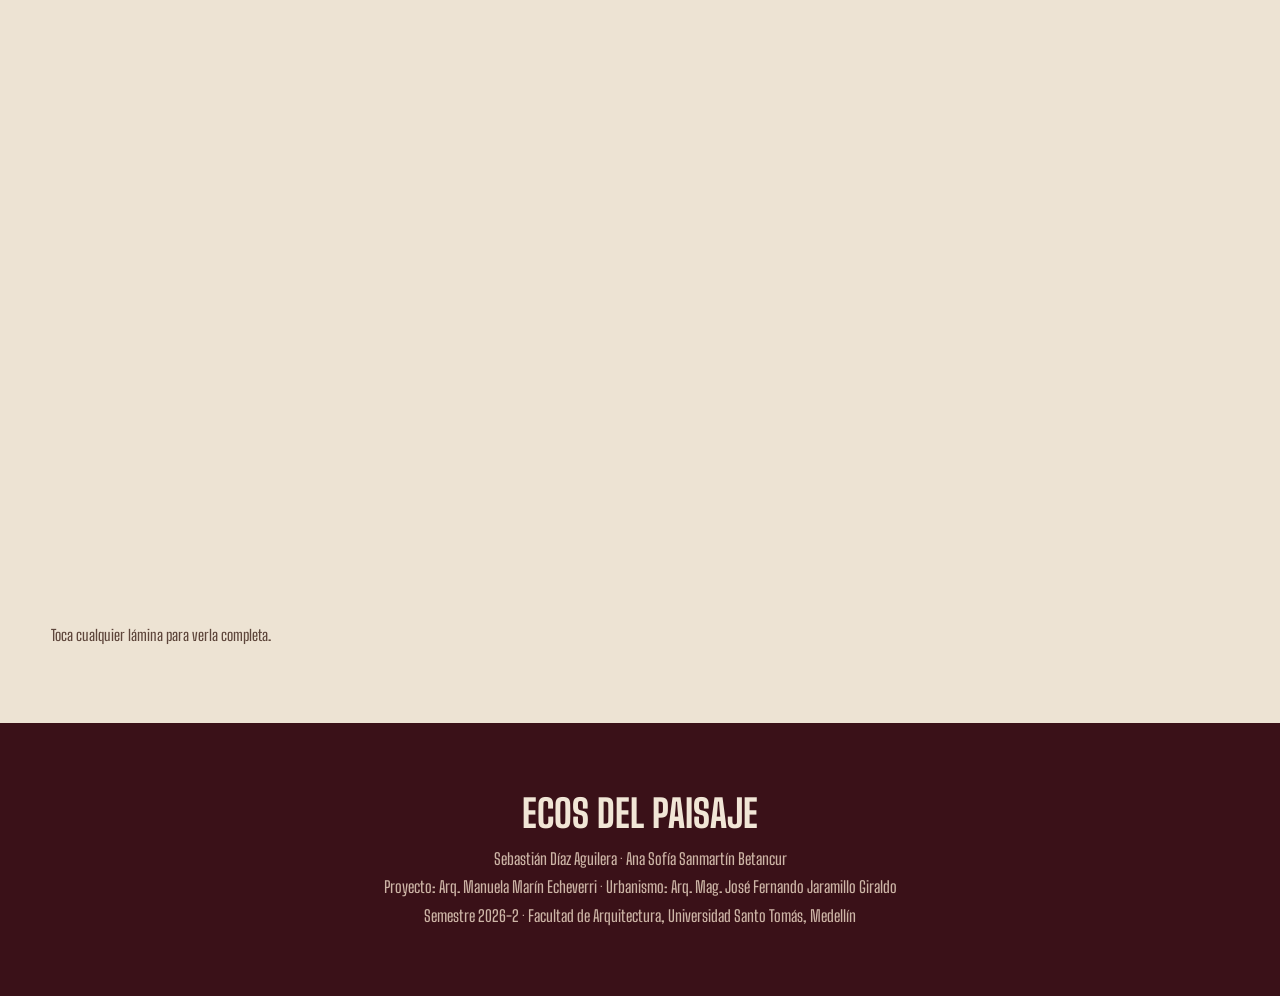
==== commit f299e64e: "Renders: «Mirador» como nombre y animación de la sección (entrada, contador que rueda, marcas de ava" ====
--- a/index.html
+++ b/index.html
@@ -9,7 +9,7 @@
 <link rel="preconnect" href="https://fonts.googleapis.com">
 <link rel="preconnect" href="https://fonts.gstatic.com" crossorigin>
 <link href="https://fonts.googleapis.com/css2?family=Big+Shoulders+Display:wght@700;800&family=Big+Shoulders+Text:wght@500;600;700&family=Literata:ital,opsz,wght@0,7..72,400;0,7..72,500;1,7..72,400&display=swap" rel="stylesheet">
-<link rel="stylesheet" href="css/estilos.css?v=scroll1">
+<link rel="stylesheet" href="css/estilos.css?v=anim1">
 </head>
 <body>
 
@@ -97,12 +97,11 @@
       <li><button type="button" class="ampliar" aria-label="Ampliar: Espejo de agua"><img src="img/render-espejo.jpg" width="2400" height="1350" alt="Render exterior: espejo de agua circular con lotos, gradas y la fachada curva de vidrio y madera" data-falta="render-espejo.jpg"></button><p>Espejo de agua</p></li>
       <li><button type="button" class="ampliar" aria-label="Ampliar: El conjunto desde arriba"><img src="img/render-aereo.jpg" width="2400" height="1350" alt="Render aéreo del conjunto: volúmenes de madera alrededor de la plaza y el espejo de agua" data-falta="render-aereo.jpg"></button><p>El conjunto desde arriba</p></li>
       <li><button type="button" class="ampliar" aria-label="Ampliar: Biblioteca"><img src="img/render-biblioteca-gradas.jpg" width="1920" height="1080" alt="Render interior de la biblioteca con estanterías de madera, gradas y personas leyendo" data-falta="render-biblioteca-gradas.jpg"></button><p>Biblioteca</p></li>
-      <li><button type="button" class="ampliar" aria-label="Ampliar: Biblioteca mirador"><img src="img/render-biblioteca-mirador.jpg" width="1672" height="941" alt="Render del corredor vidriado de la biblioteca con jardineras y vista al conjunto" data-falta="render-biblioteca-mirador.jpg"></button><p>Biblioteca mirador</p></li>
+      <li><button type="button" class="ampliar" aria-label="Ampliar: Mirador"><img src="img/render-biblioteca-mirador.jpg" width="1672" height="941" alt="Render del mirador: corredor vidriado con jardineras y vista al conjunto" data-falta="render-biblioteca-mirador.jpg"></button><p>Mirador</p></li>
       <li><button type="button" class="ampliar" aria-label="Ampliar: Aulas habitadas"><img src="img/render-aulas-habitadas.jpg" width="2400" height="1350" alt="Render interior de las aulas con personas entre las estanterías" data-falta="render-aulas-habitadas.jpg"></button><p>Aulas habitadas</p></li>
       <li><button type="button" class="ampliar" aria-label="Ampliar: Aulas"><img src="img/render-aulas.jpg" width="2400" height="1350" alt="Render interior de las aulas: estanterías de madera en terrazas y cubierta de casetones" data-falta="render-aulas.jpg"></button><p>Aulas</p></li>
     </ul>
     <div class="galeria__escena" id="carrusel-renders" data-warp="0" data-glow="#CDB99D" data-scroll></div>
-    <span class="galeria__avance" aria-hidden="true"></span>
   
     <p class="galeria__pie" id="carrusel-pie">La llegada: la plaza de acceso bajo la pérgola curva de madera.</p>
     <p class="galeria__ayuda">Baja para recorrer los renders · toca el del centro para verlo completo</p>
@@ -757,6 +756,6 @@
 </dialog>
 
 <script src="js/main.js?v=20261115j"></script>
-<script src="js/carrusel.js?v=scroll1" defer></script>
+<script src="js/carrusel.js?v=anim1" defer></script>
 </body>
 </html>
--- a/css/estilos.css
+++ b/css/estilos.css
@@ -753,5 +753,38 @@
 .galeria--scroll .galeria__marco { position: sticky; top: 0; height: 100svh; margin-top: 0; display: flex; flex-direction: column; justify-content: center; overflow: hidden; }
 .galeria--scroll .galeria__cab { position: relative; z-index: 2; }
 .galeria--scroll .galeria__escena { height: min(64svh, 600px); }
-.galeria__avance { display: none; }
-.galeria--scroll .galeria__avance { display: block; width: min(320px, 60vw); height: 2px; margin: .6rem auto 1.2rem; background: var(--vino); transform-origin: left; transform: scaleX(0); box-shadow: 0 0 0 1px rgba(107, 30, 43, .12); }
+
+
+/* ---------- animación de «El proyecto en imágenes» ---------- */
+/* entrada única: el título sube y el escenario se asienta desde 0.94 (nunca desde 0) */
+.galeria .galeria__cab > * { transition: opacity 700ms var(--ease-out), transform 700ms var(--ease-out); }
+.galeria .galeria__escena { transition: opacity 900ms var(--ease-out), transform 900ms var(--ease-out); }
+.galeria--viva:not(.galeria--en) .galeria__cab > * { opacity: 0; transform: translateY(18px); }
+.galeria--viva:not(.galeria--en) .galeria__escena { opacity: 0; transform: scale(.94); }
+.galeria--en .galeria__cab > :nth-child(2) { transition-delay: 70ms; }
+.galeria--en .galeria__escena { transition-delay: 150ms; }
+
+/* contador que rueda y marcas de avance */
+.galeria__nav { display: none; }
+.galeria--viva .galeria__nav { display: flex; align-items: center; justify-content: center; gap: 1.2rem; margin: .4rem auto .8rem; }
+.galeria__cuenta { margin: 0; display: flex; align-items: baseline; gap: .35rem; font: 800 1.5rem/1 var(--f-titulo); color: var(--vino); }
+.galeria__num { position: relative; display: inline-block; width: 2ch; height: 1em; overflow: hidden; }
+.galeria__num > span { position: absolute; left: 0; top: 0; transition: transform 300ms var(--ease-out); }
+.galeria__total { font: 600 .8rem var(--f-etiqueta); letter-spacing: .14em; color: var(--tinta-suave); }
+.galeria__marcas { list-style: none; margin: 0; padding: 0; display: flex; gap: 6px; }
+.galeria__marcas li { width: 22px; height: 3px; border-radius: 2px; background: rgba(107, 30, 43, .16); transform-origin: left; transition: background-color 300ms ease, transform 300ms var(--ease-out); }
+.galeria__marcas li.vista { background: var(--vino); }
+.galeria__marcas li.actual { transform: scaleX(1.6); }
+.galeria__marcas li.actual + li { margin-left: 13px; }
+
+/* pie de foto: sale hacia arriba desenfocándose, entra desde abajo */
+.galeria__pie { transition: opacity 220ms var(--ease-out), transform 220ms var(--ease-out), filter 220ms var(--ease-out); }
+.galeria__pie.sale { opacity: 0; transform: translateY(-8px); filter: blur(2px); transition-duration: 140ms; }
+.galeria__pie.entra { opacity: 0; transform: translateY(8px); filter: blur(2px); transition: none; }
+
+@media (prefers-reduced-motion: reduce) {
+  .galeria--viva:not(.galeria--en) .galeria__cab > *, .galeria--viva:not(.galeria--en) .galeria__escena { transform: none; }
+  .galeria__pie, .galeria__pie.sale, .galeria__pie.entra { transform: none; filter: none; }
+  .galeria__marcas li.actual { transform: none; }
+  .galeria__marcas li.actual + li { margin-left: 0; }
+}
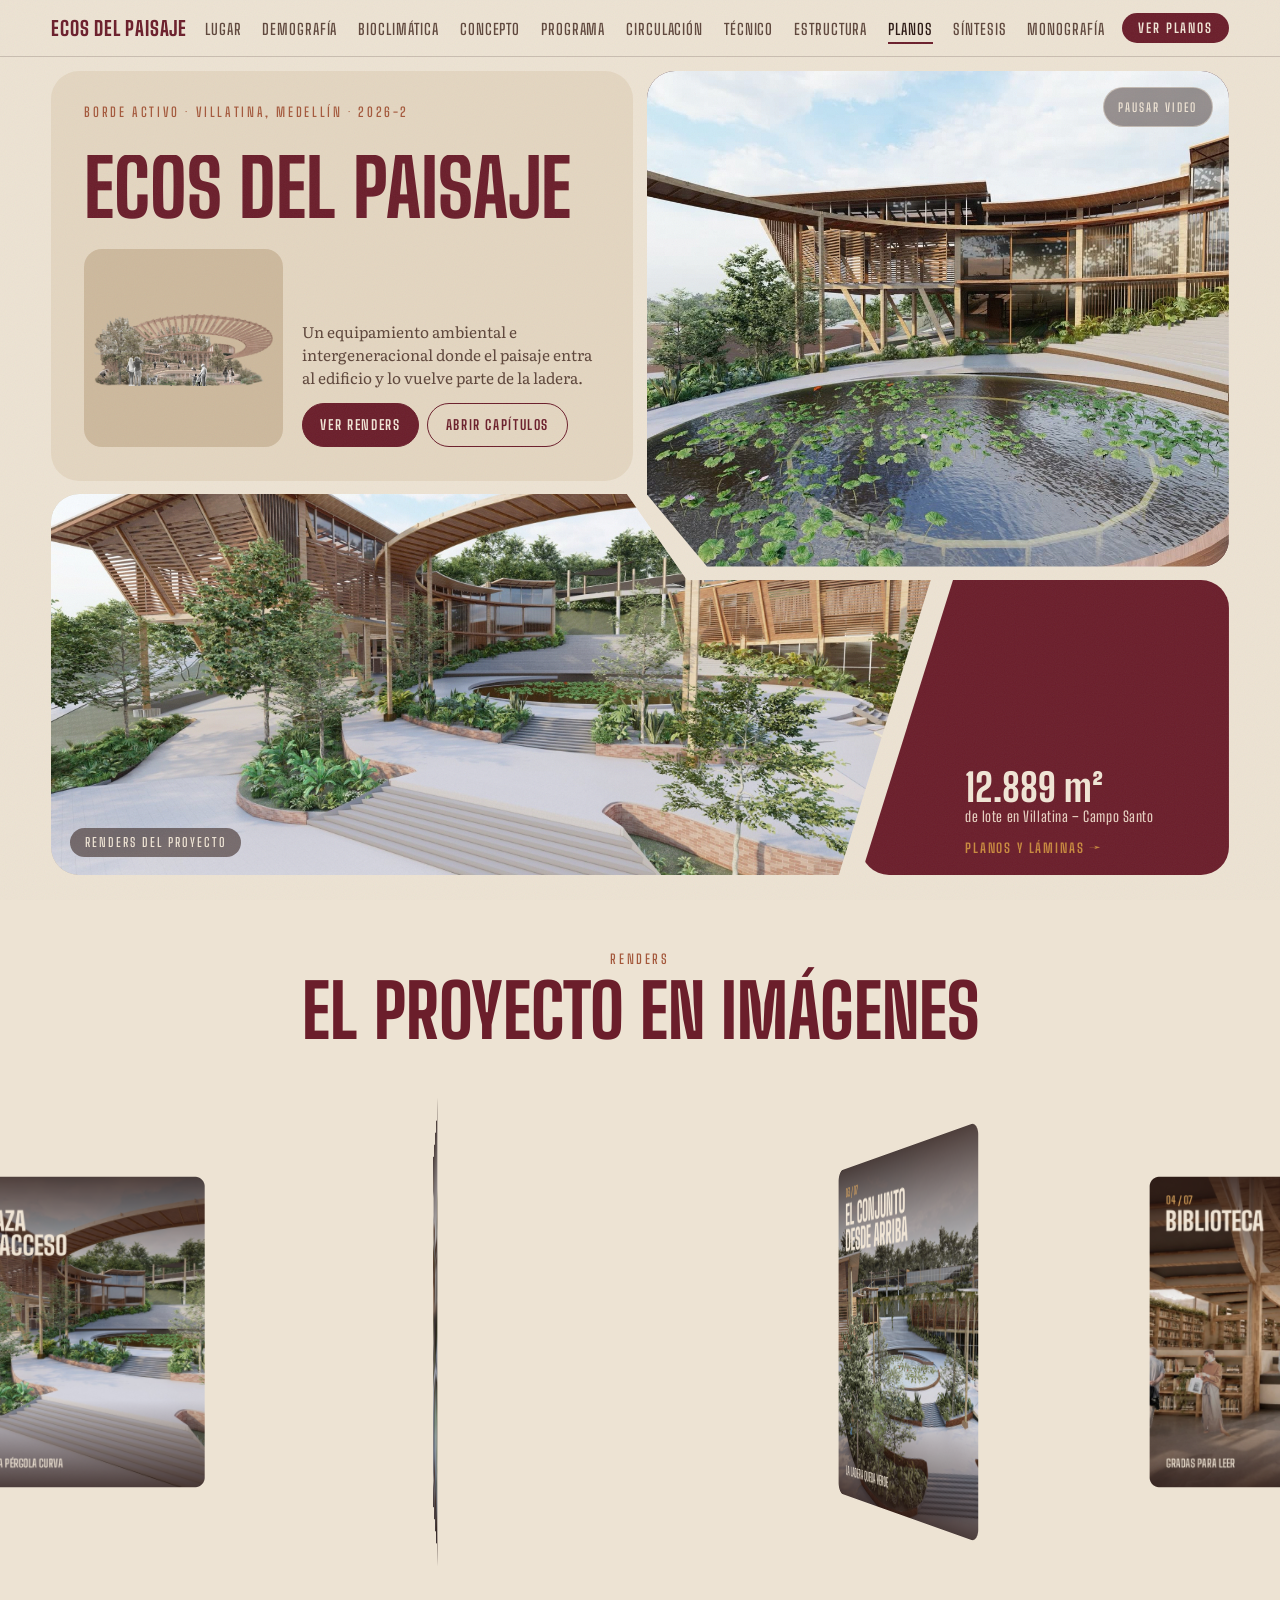
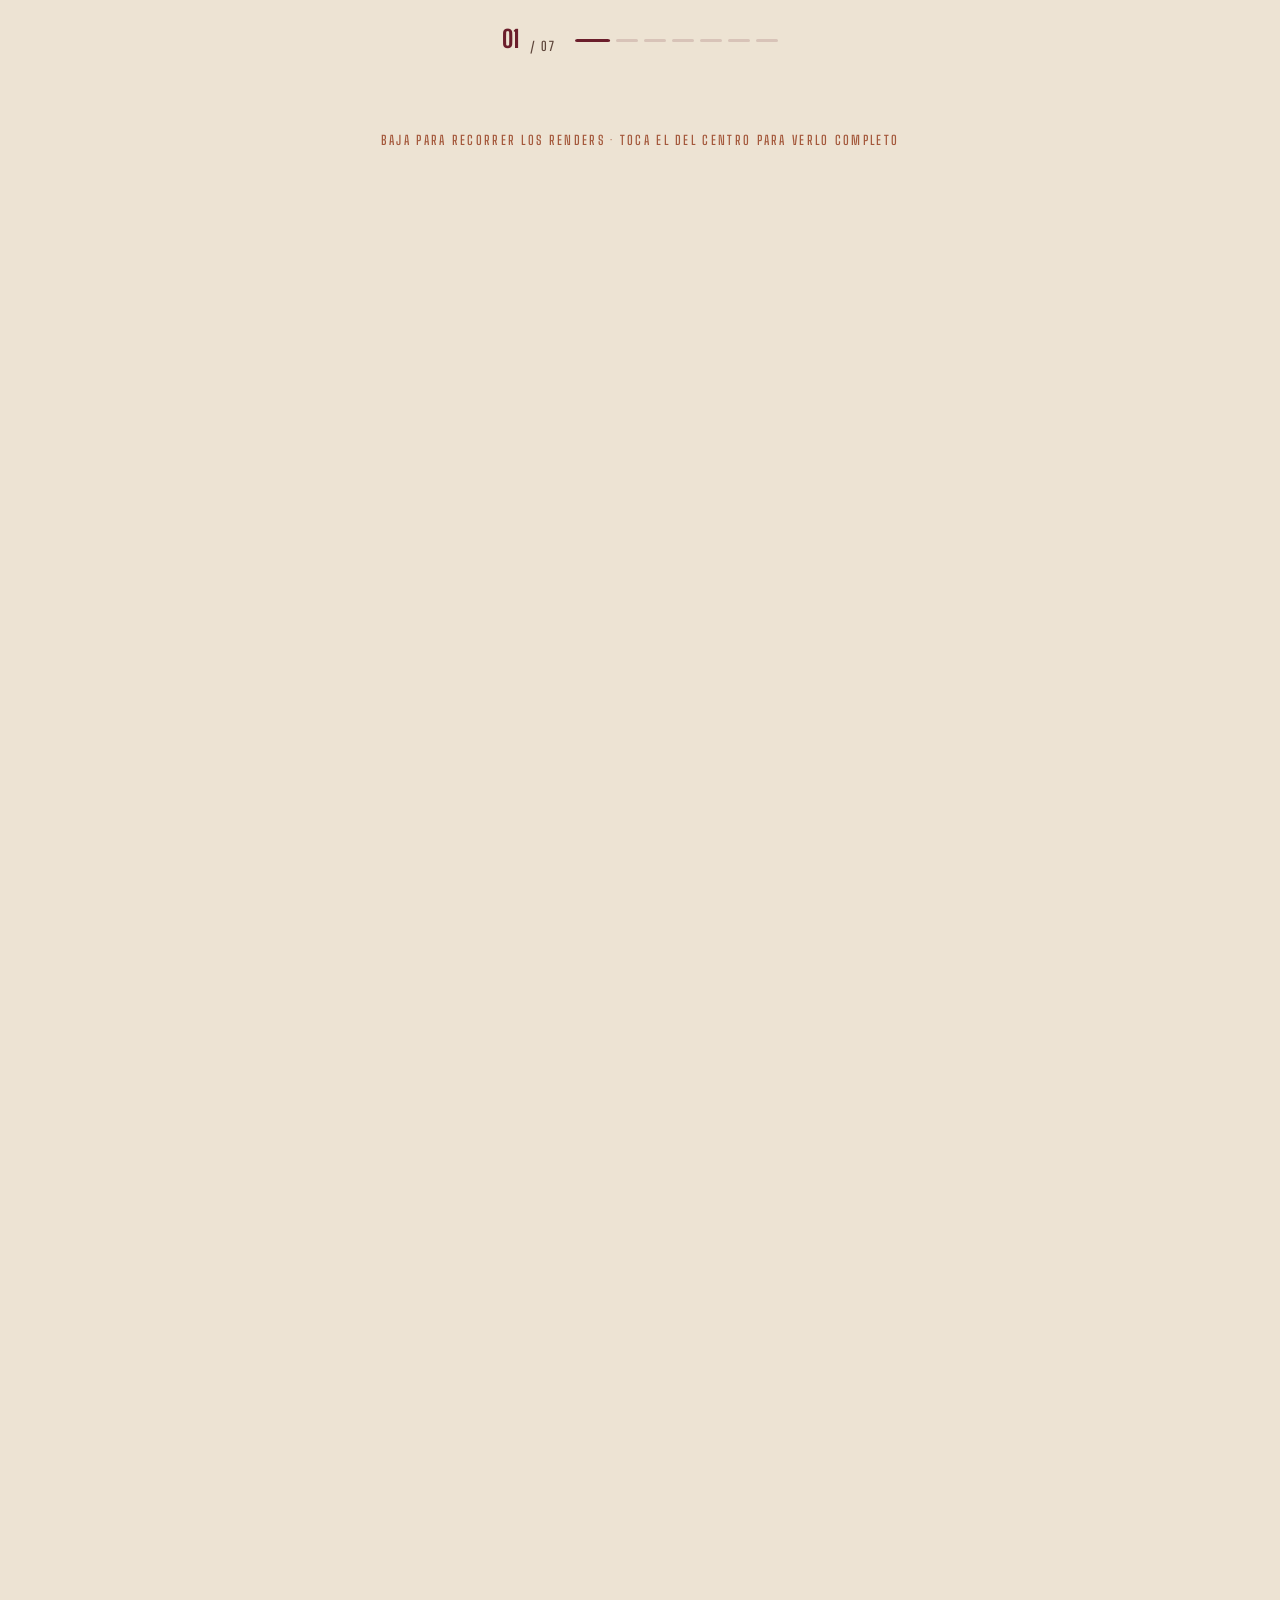
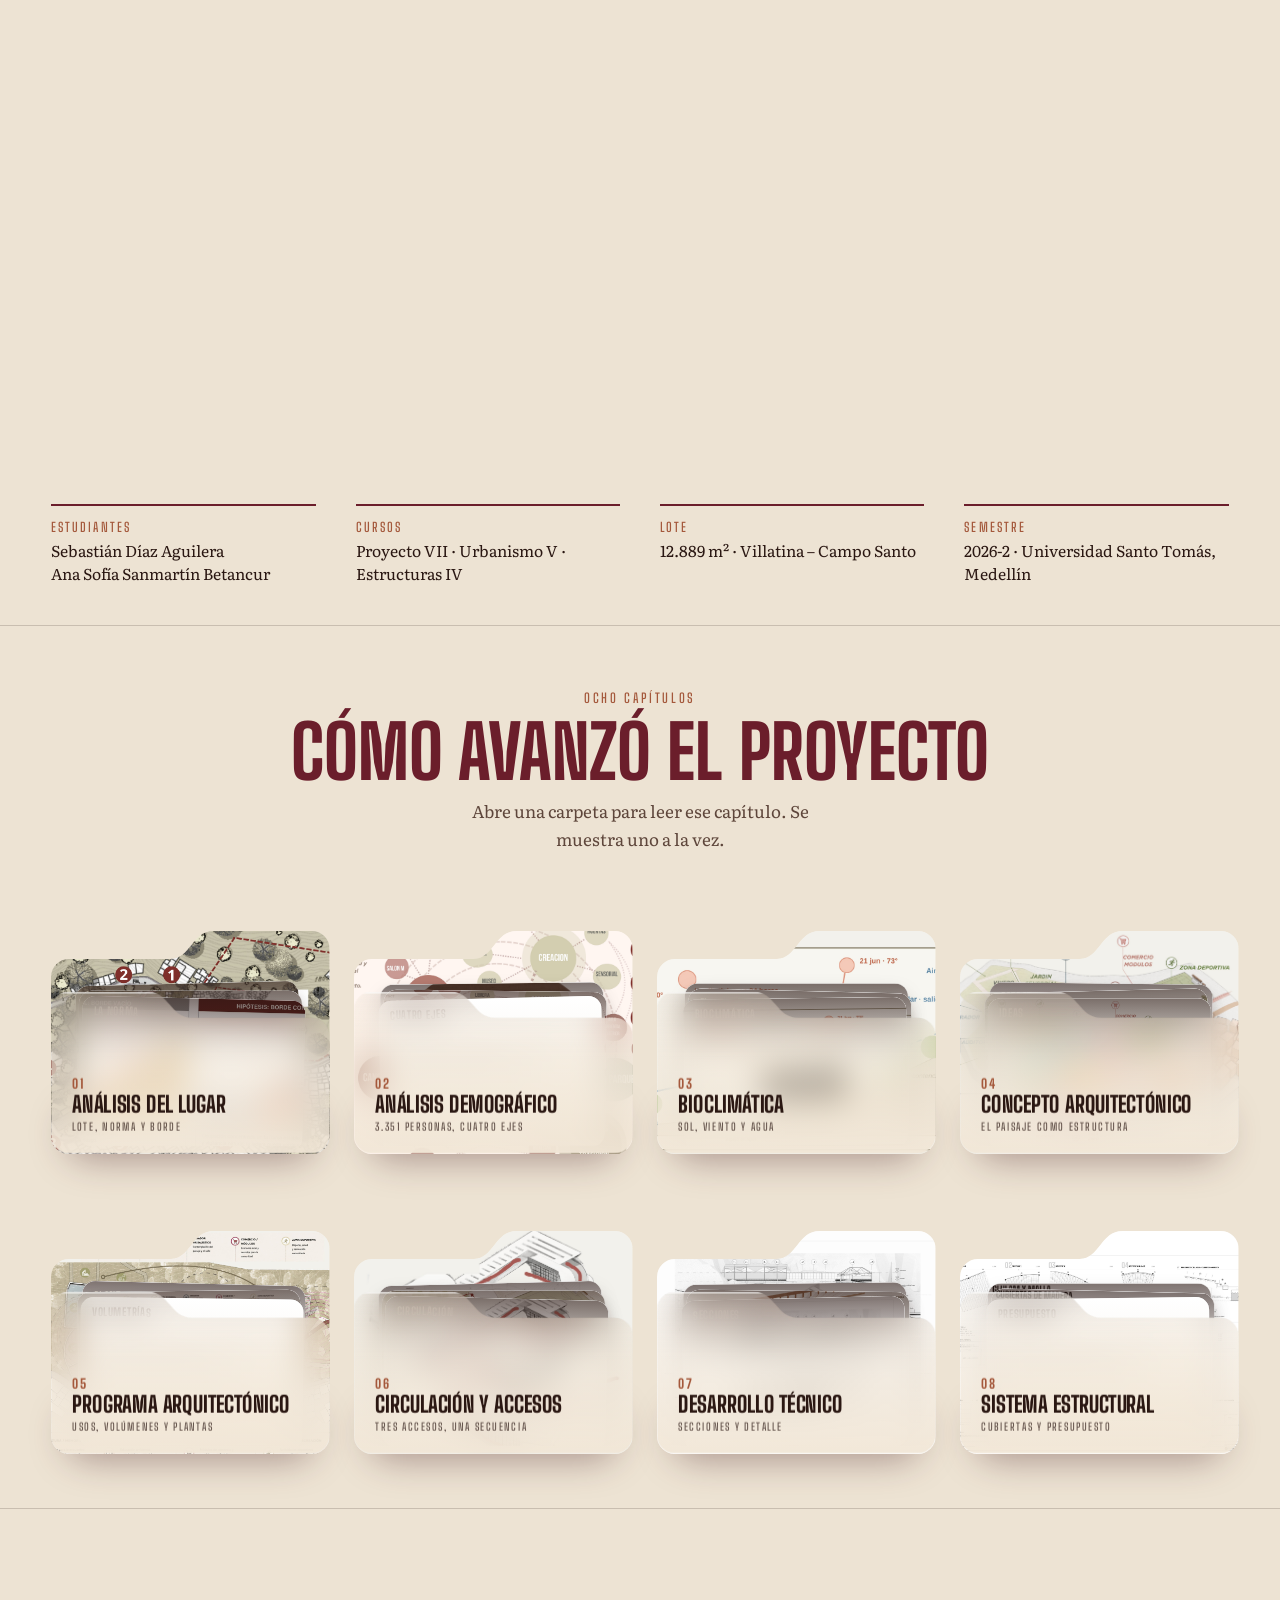
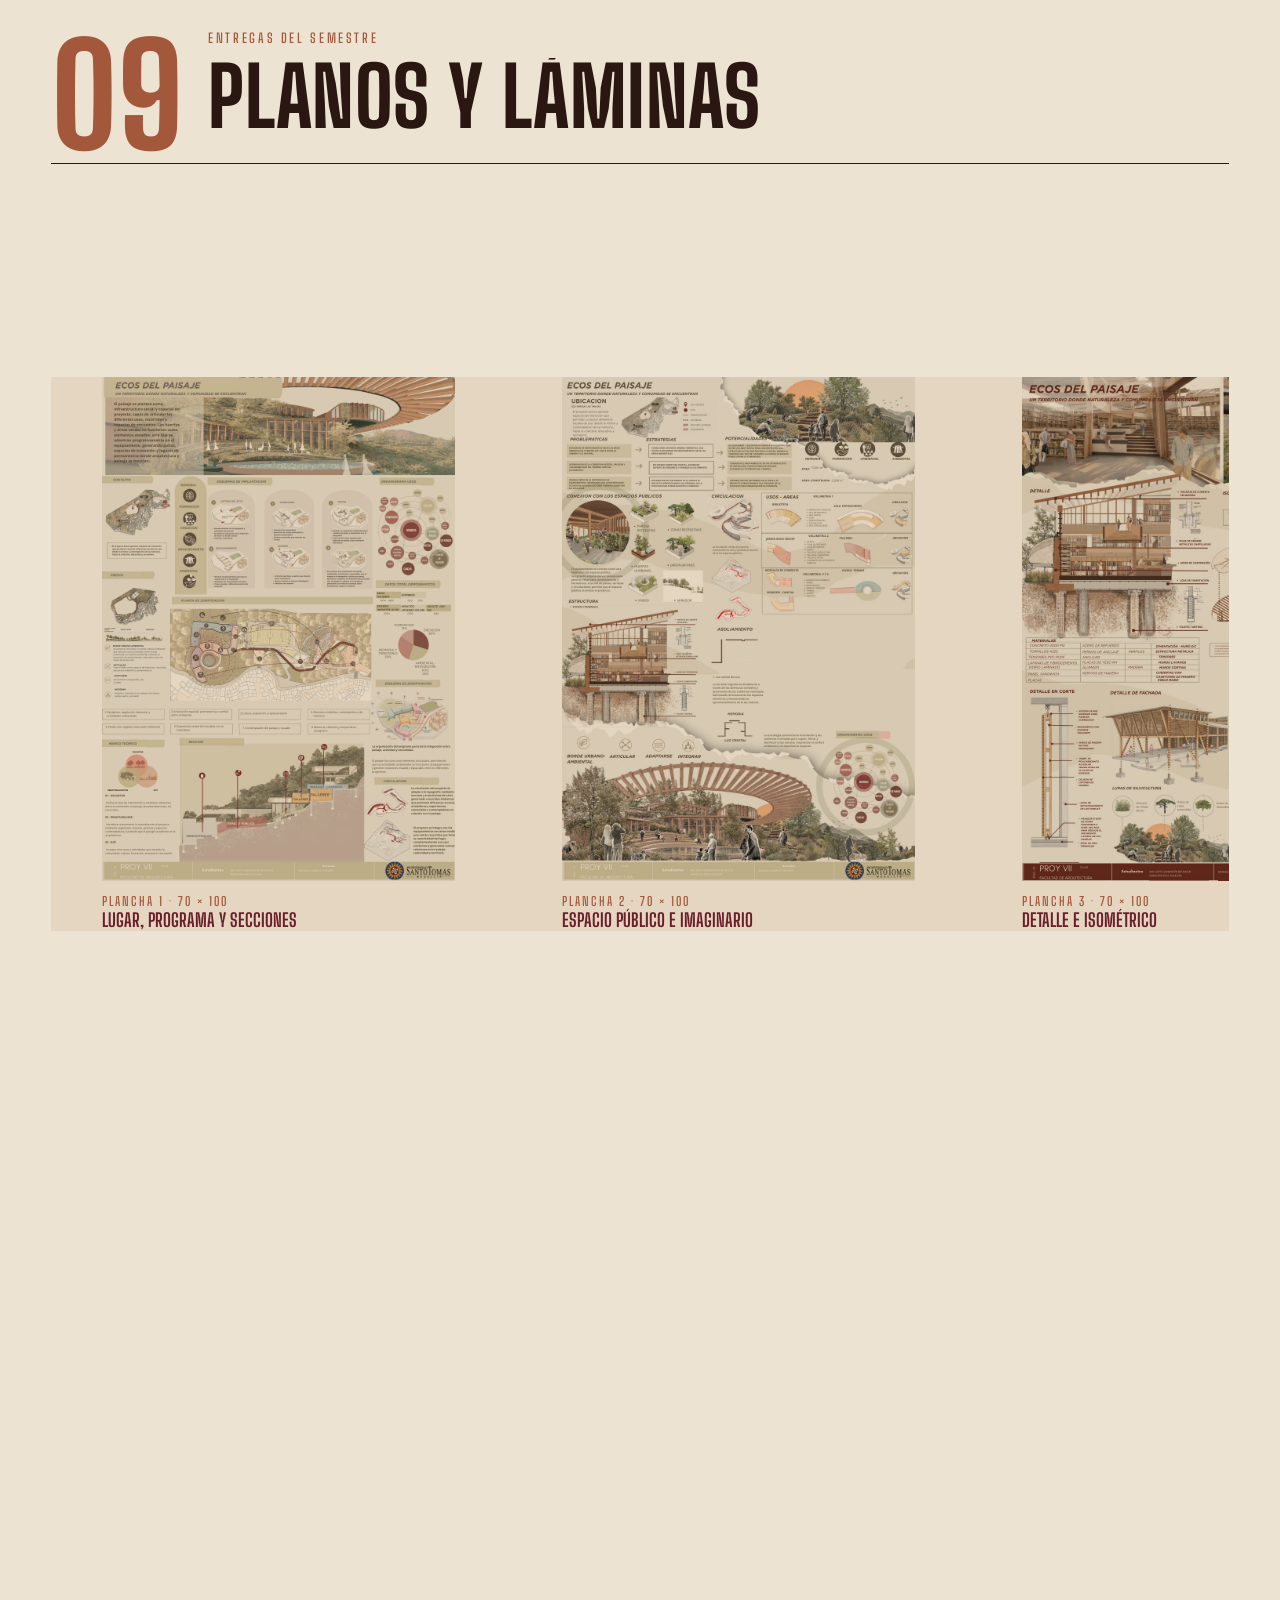
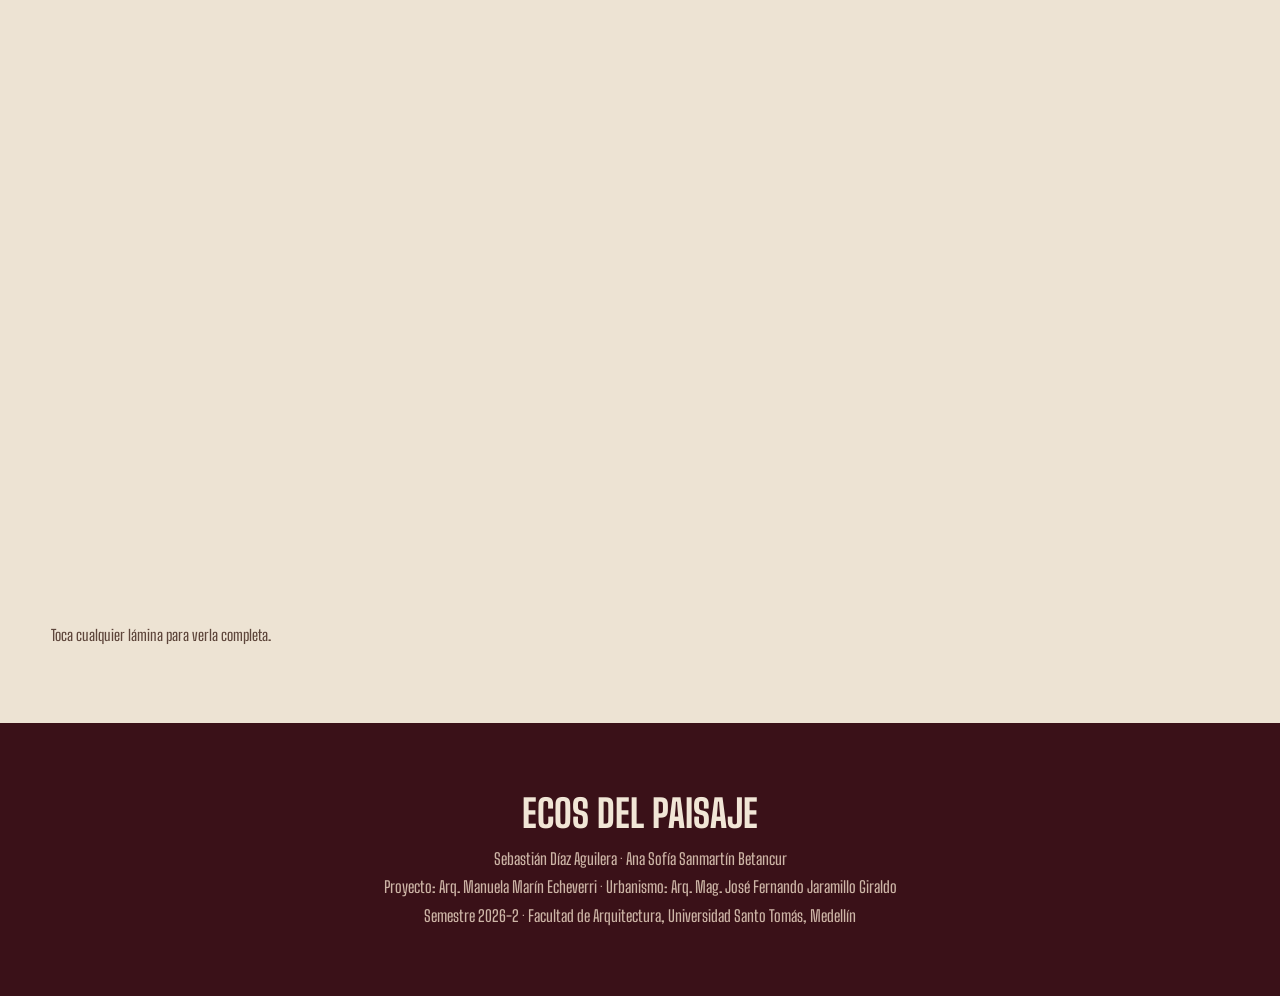
==== commit 701d5f27: "Renders: el carrusel gira de forma continua con el scroll, con una pausa al centro para cada render " ====
--- a/index.html
+++ b/index.html
@@ -756,6 +756,6 @@
 </dialog>
 
 <script src="js/main.js?v=20261115j"></script>
-<script src="js/carrusel.js?v=anim1" defer></script>
+<script src="js/carrusel.js?v=scrub2" defer></script>
 </body>
 </html>
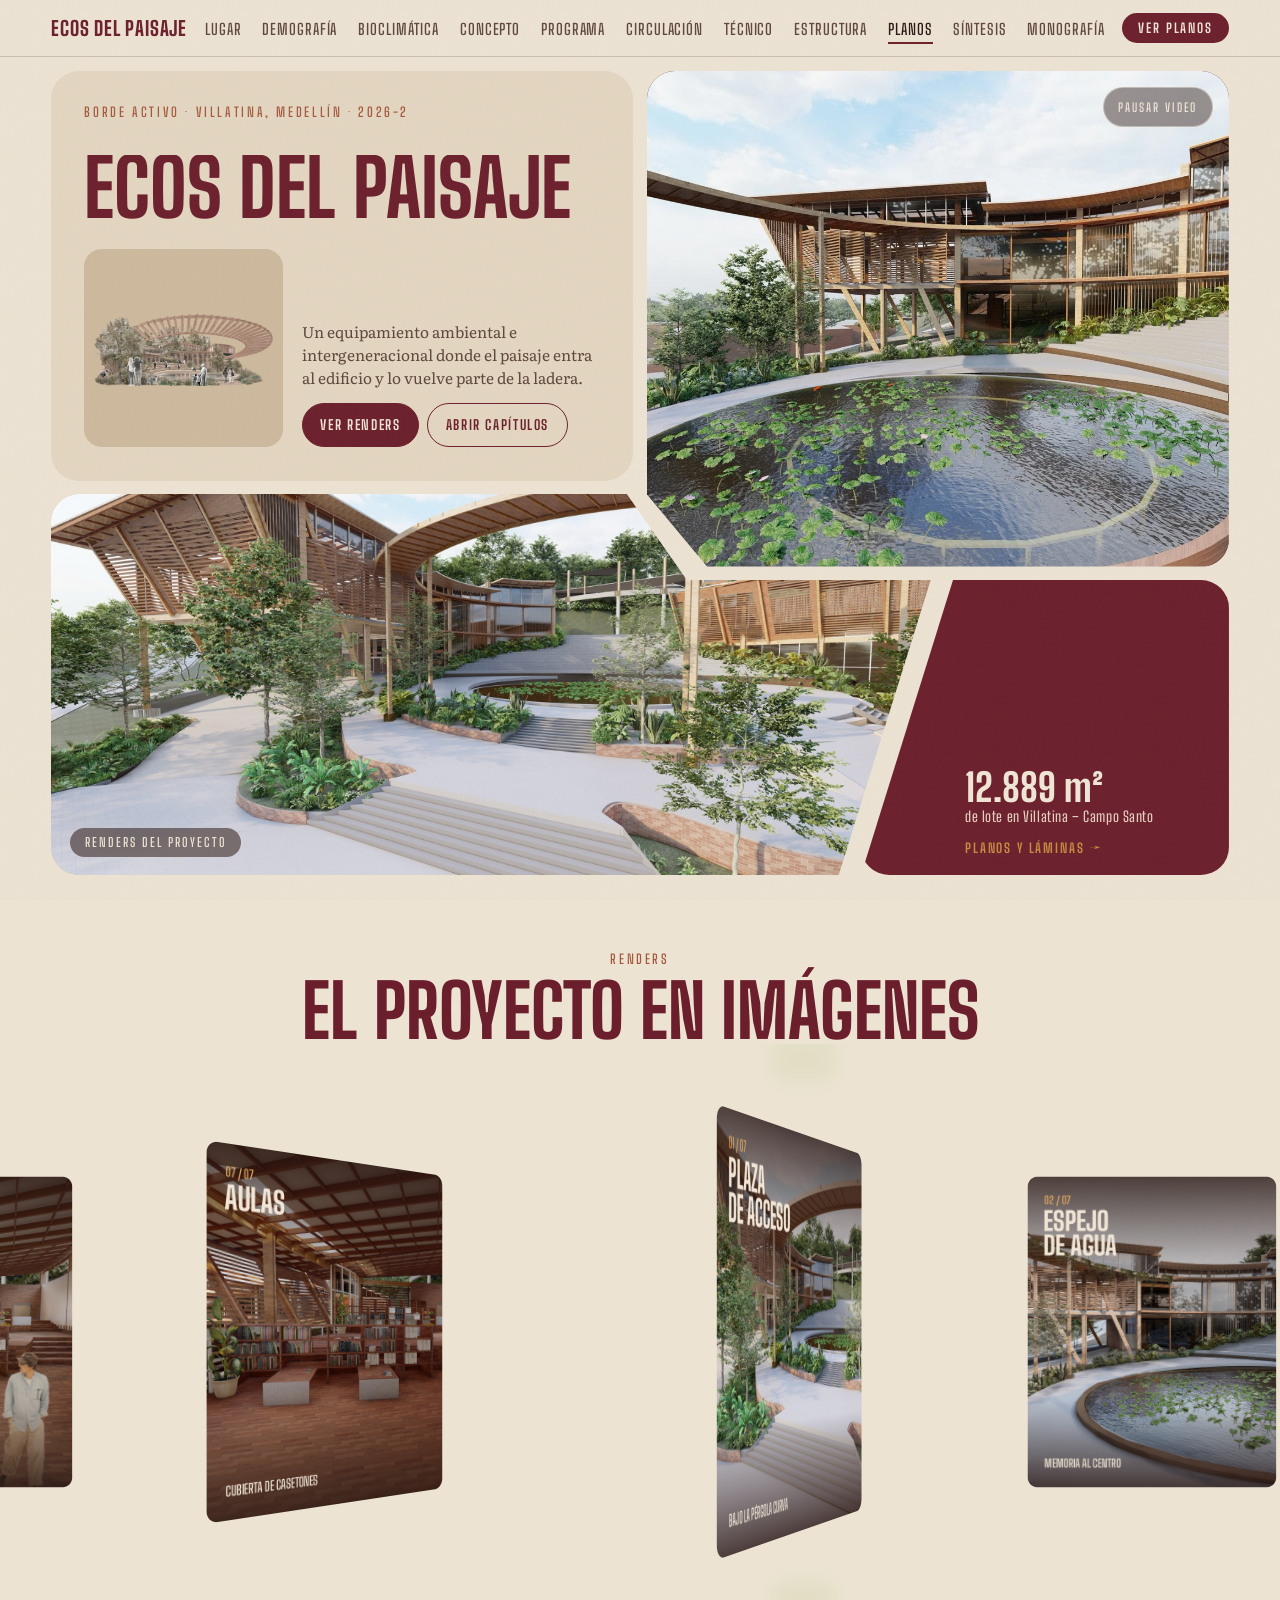
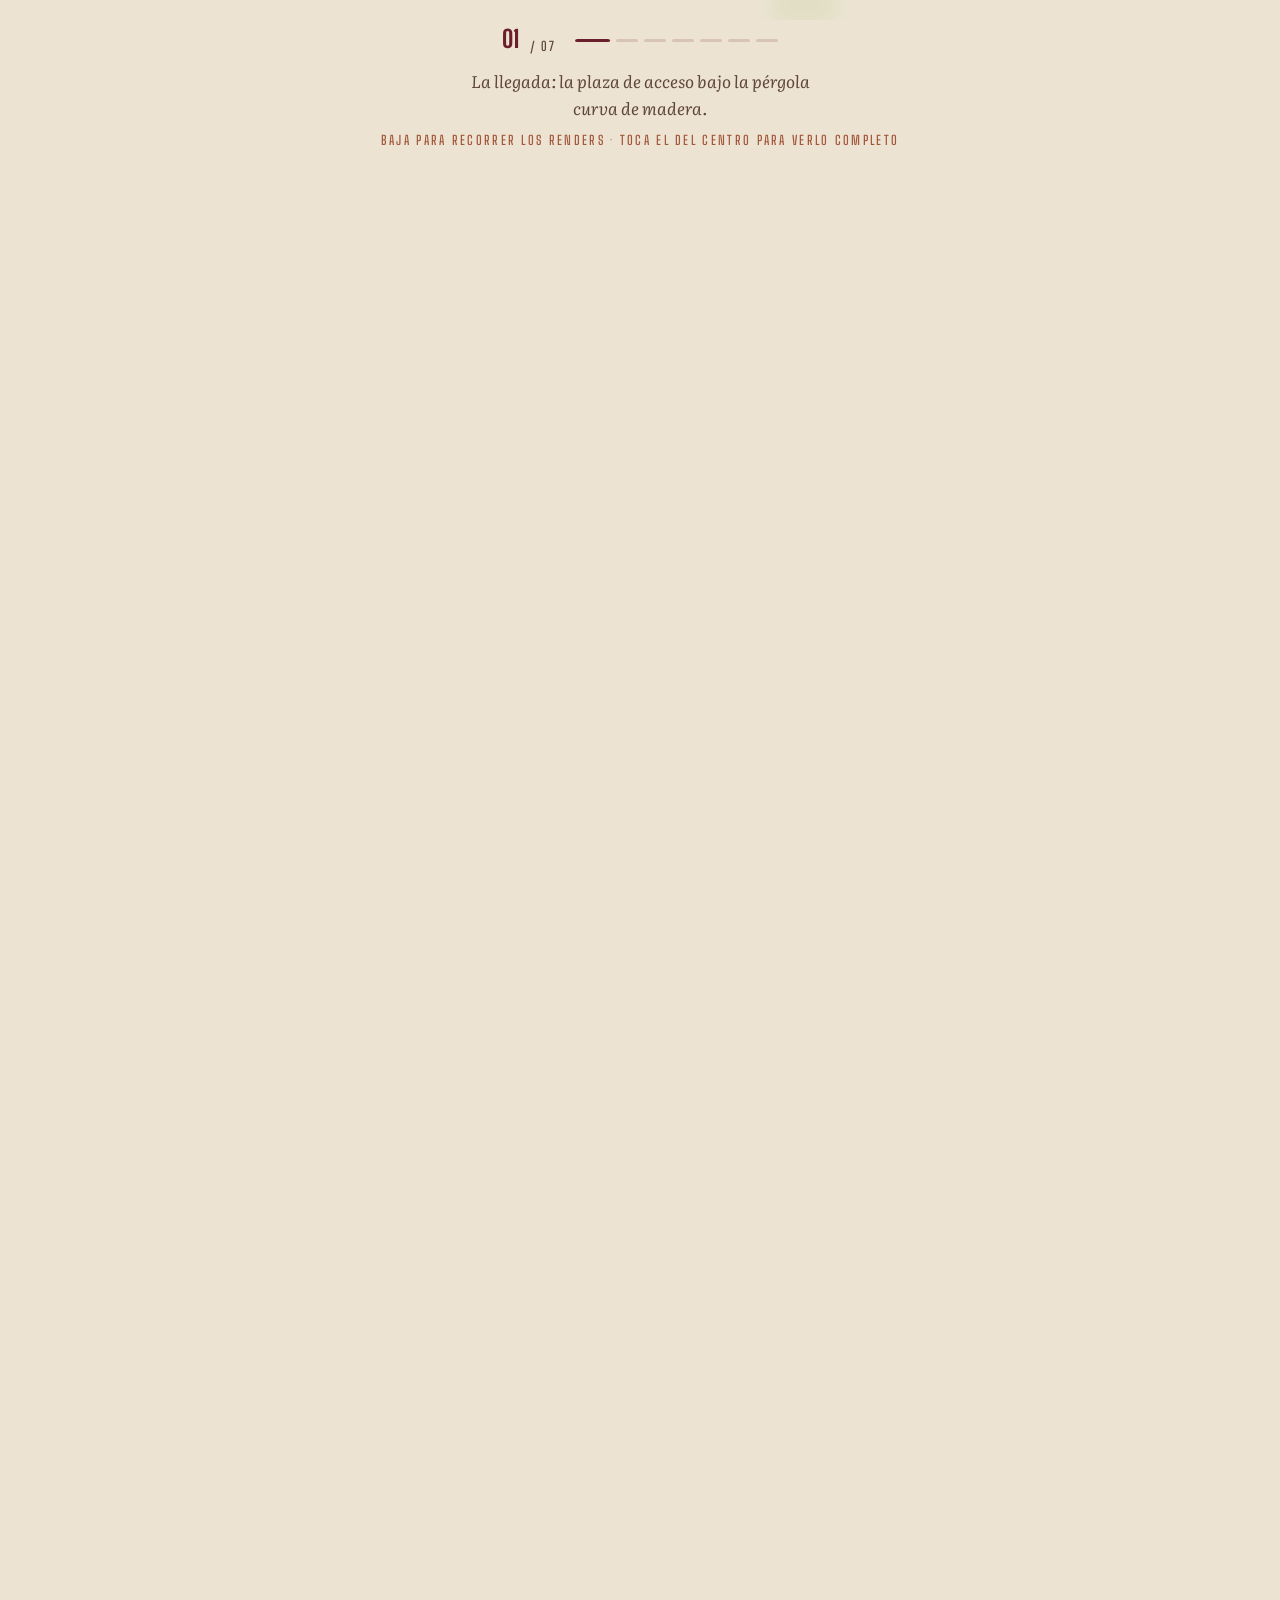
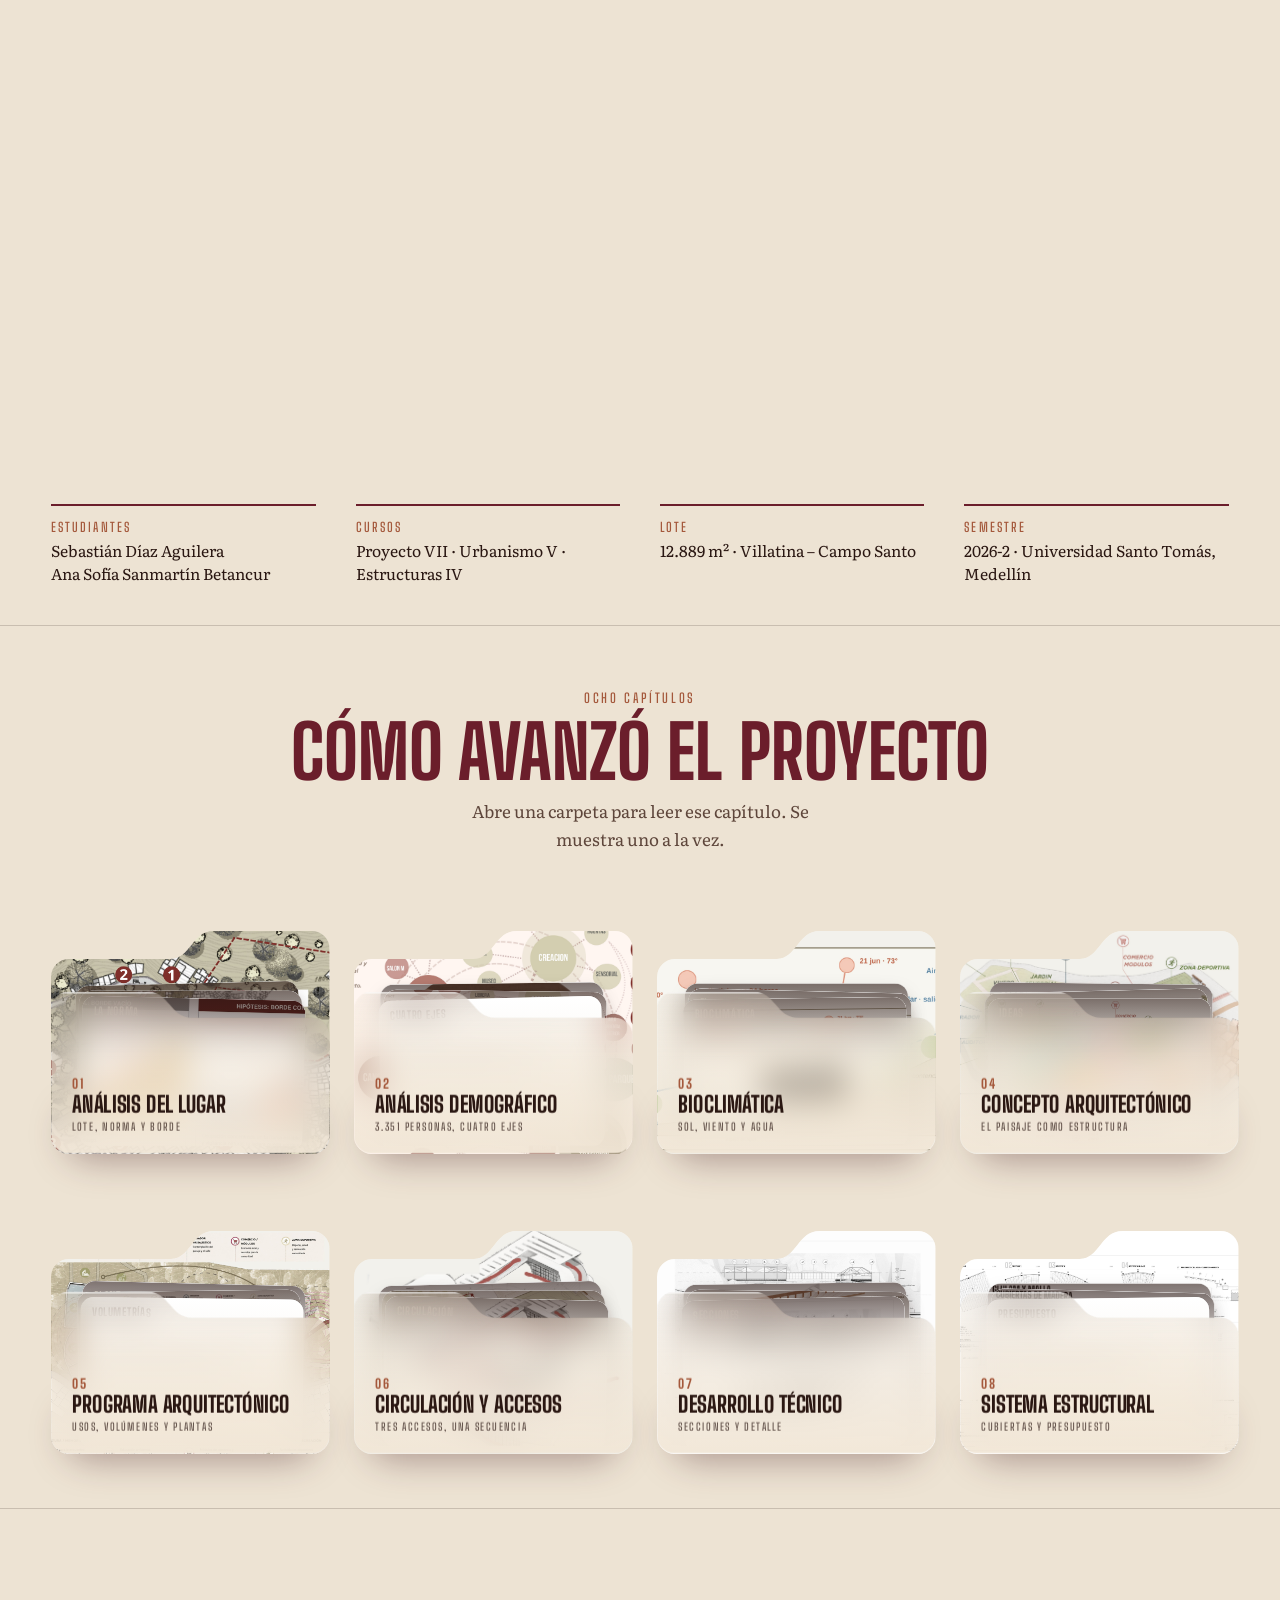
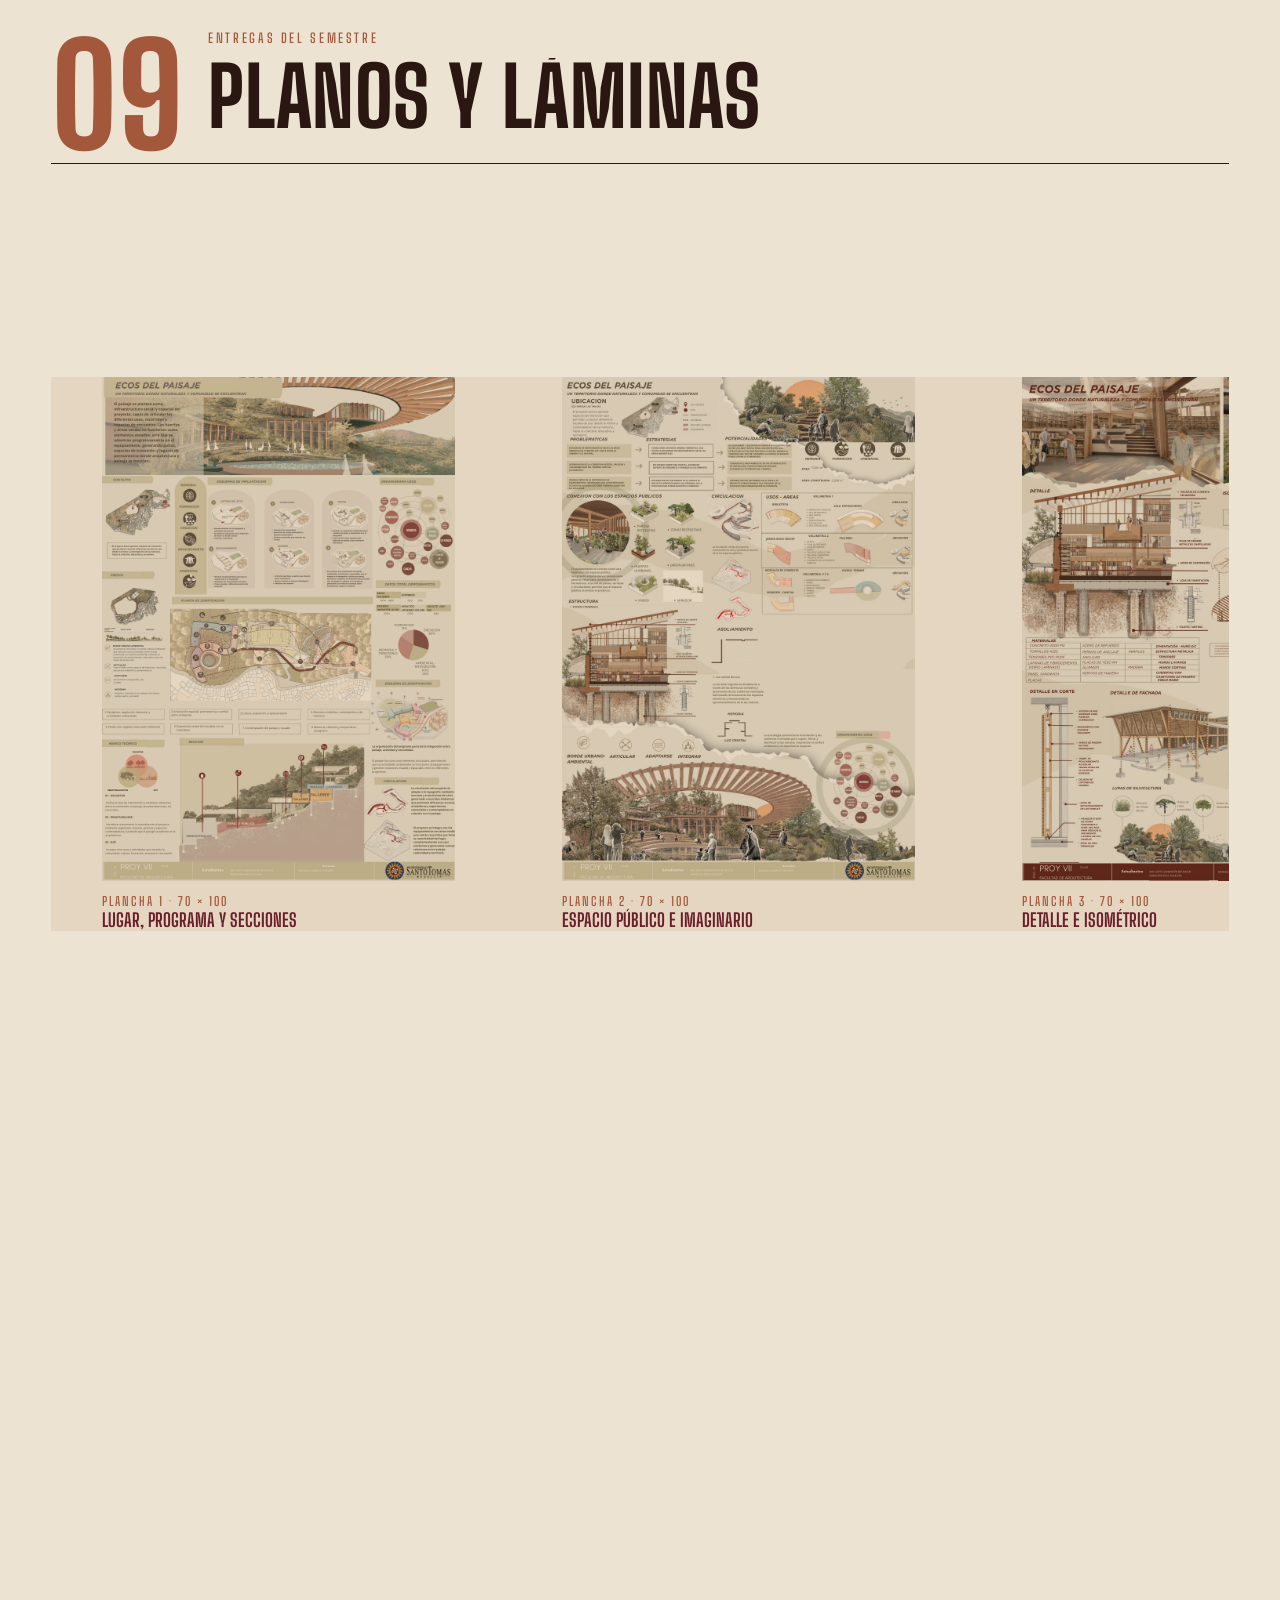
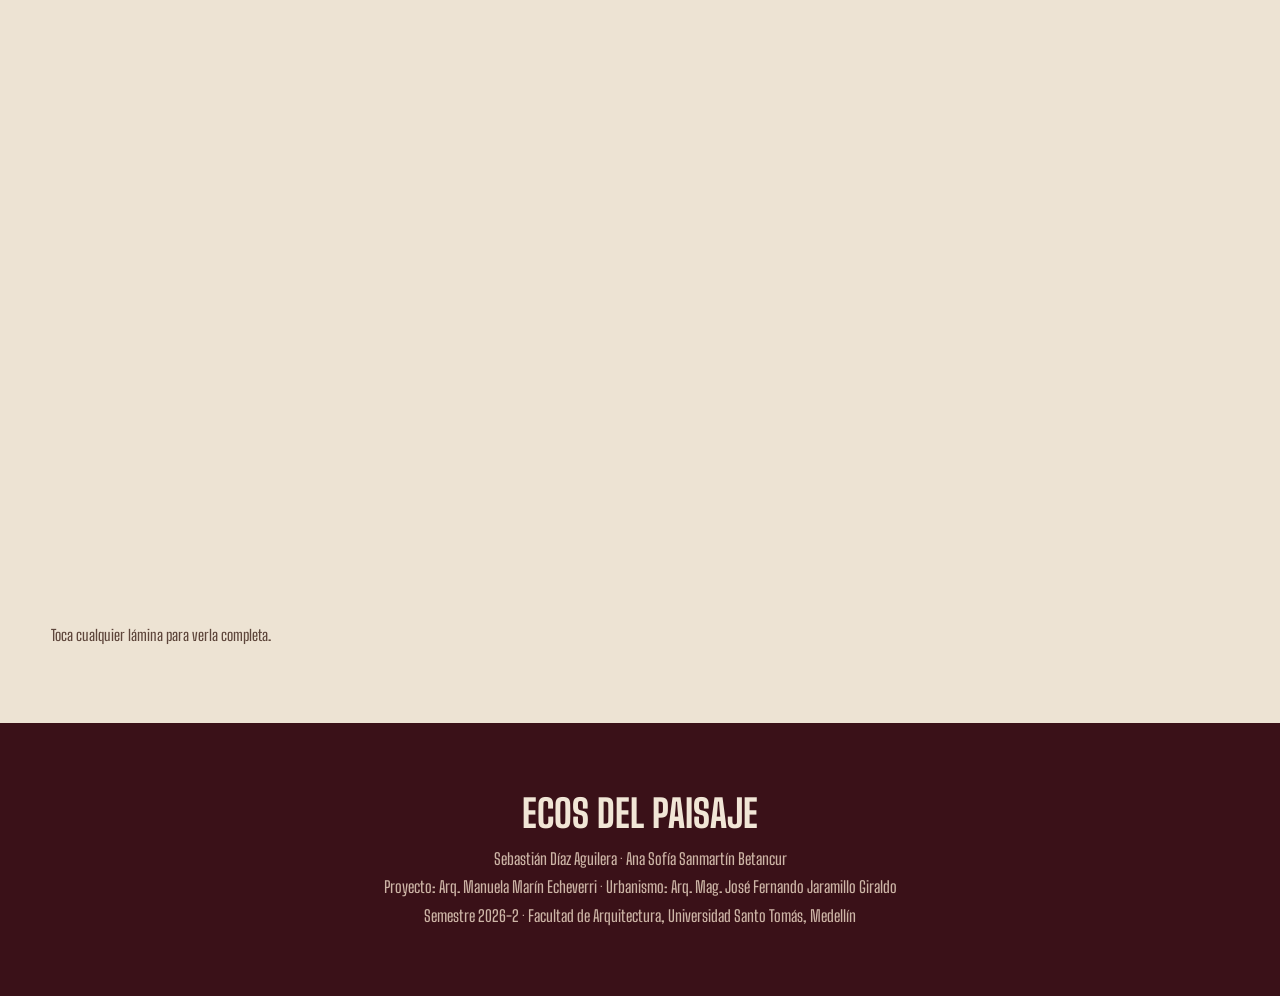
==== commit 86b71646: "Renders: volver a la sección fija con giro automático completo por cada tramo de scroll Co-Authored-" ====
--- a/index.html
+++ b/index.html
@@ -756,6 +756,6 @@
 </dialog>
 
 <script src="js/main.js?v=20261115j"></script>
-<script src="js/carrusel.js?v=scrub2" defer></script>
+<script src="js/carrusel.js?v=paso1" defer></script>
 </body>
 </html>
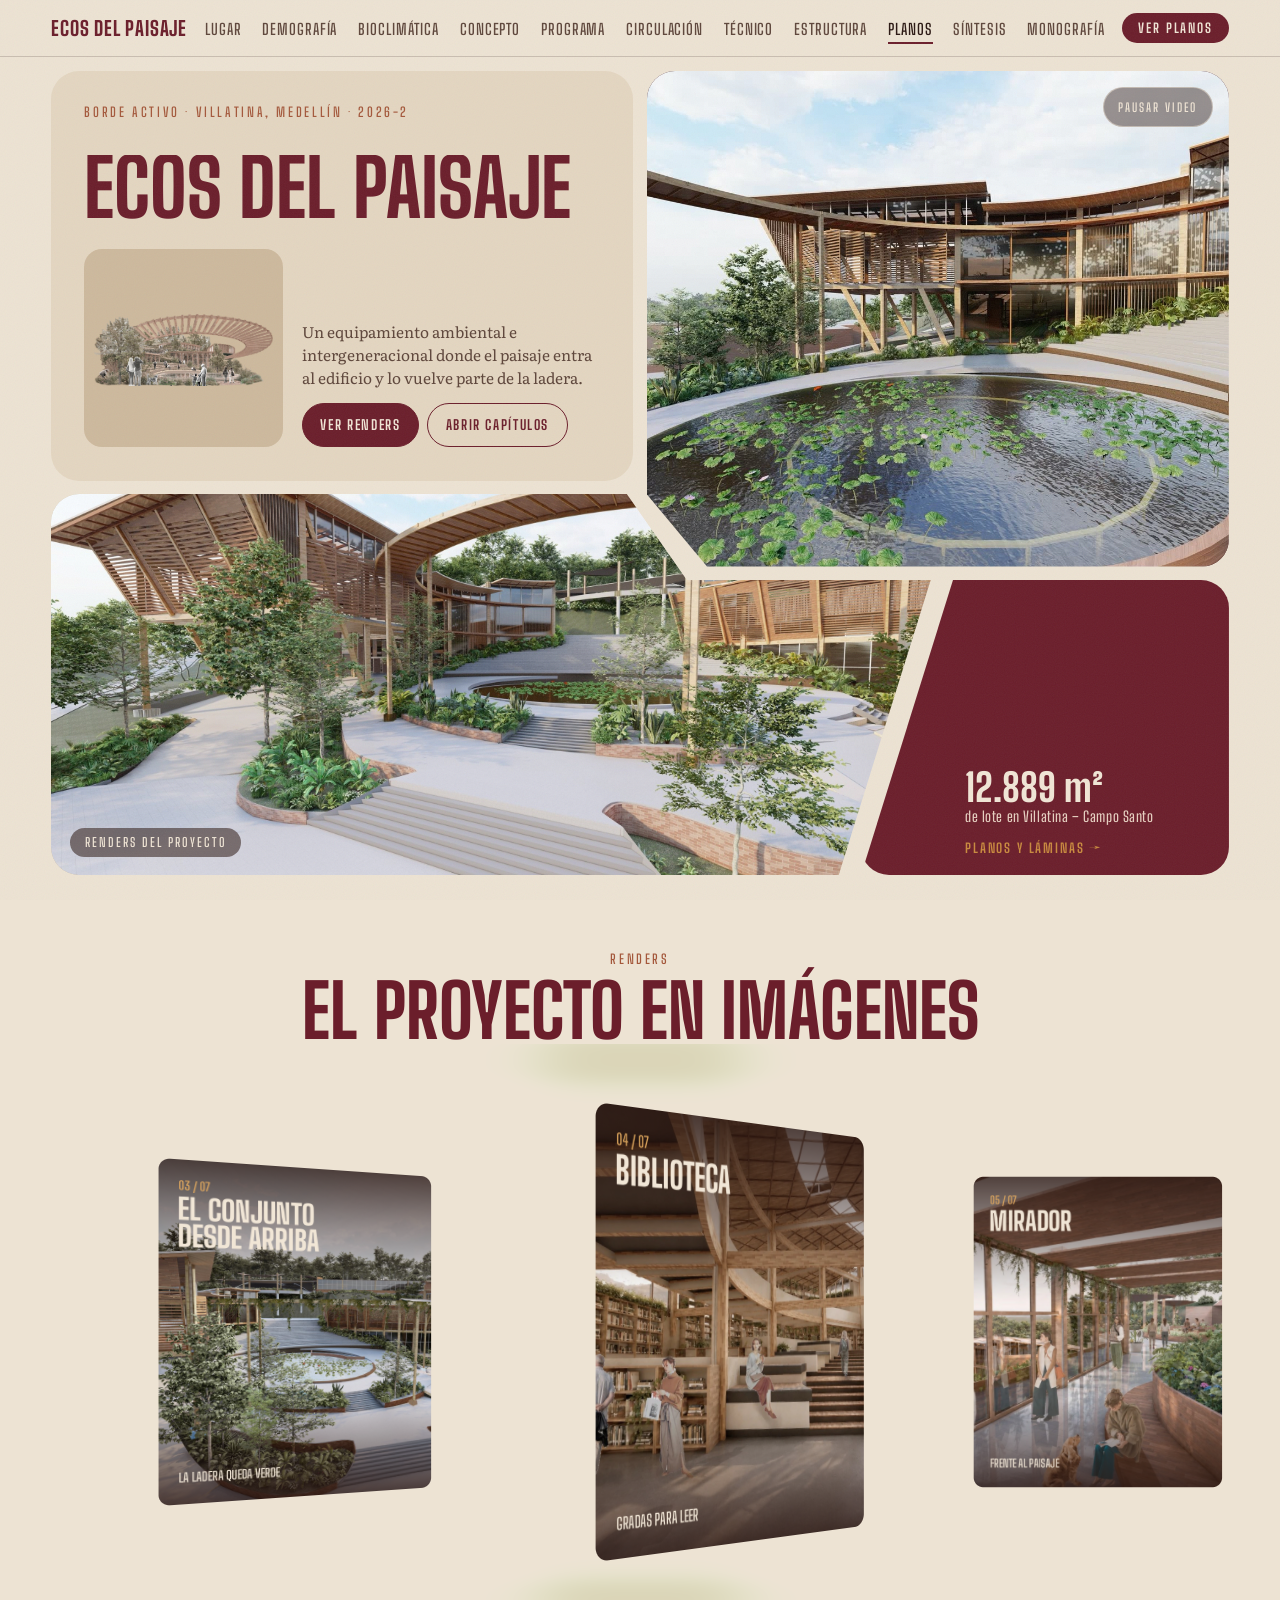
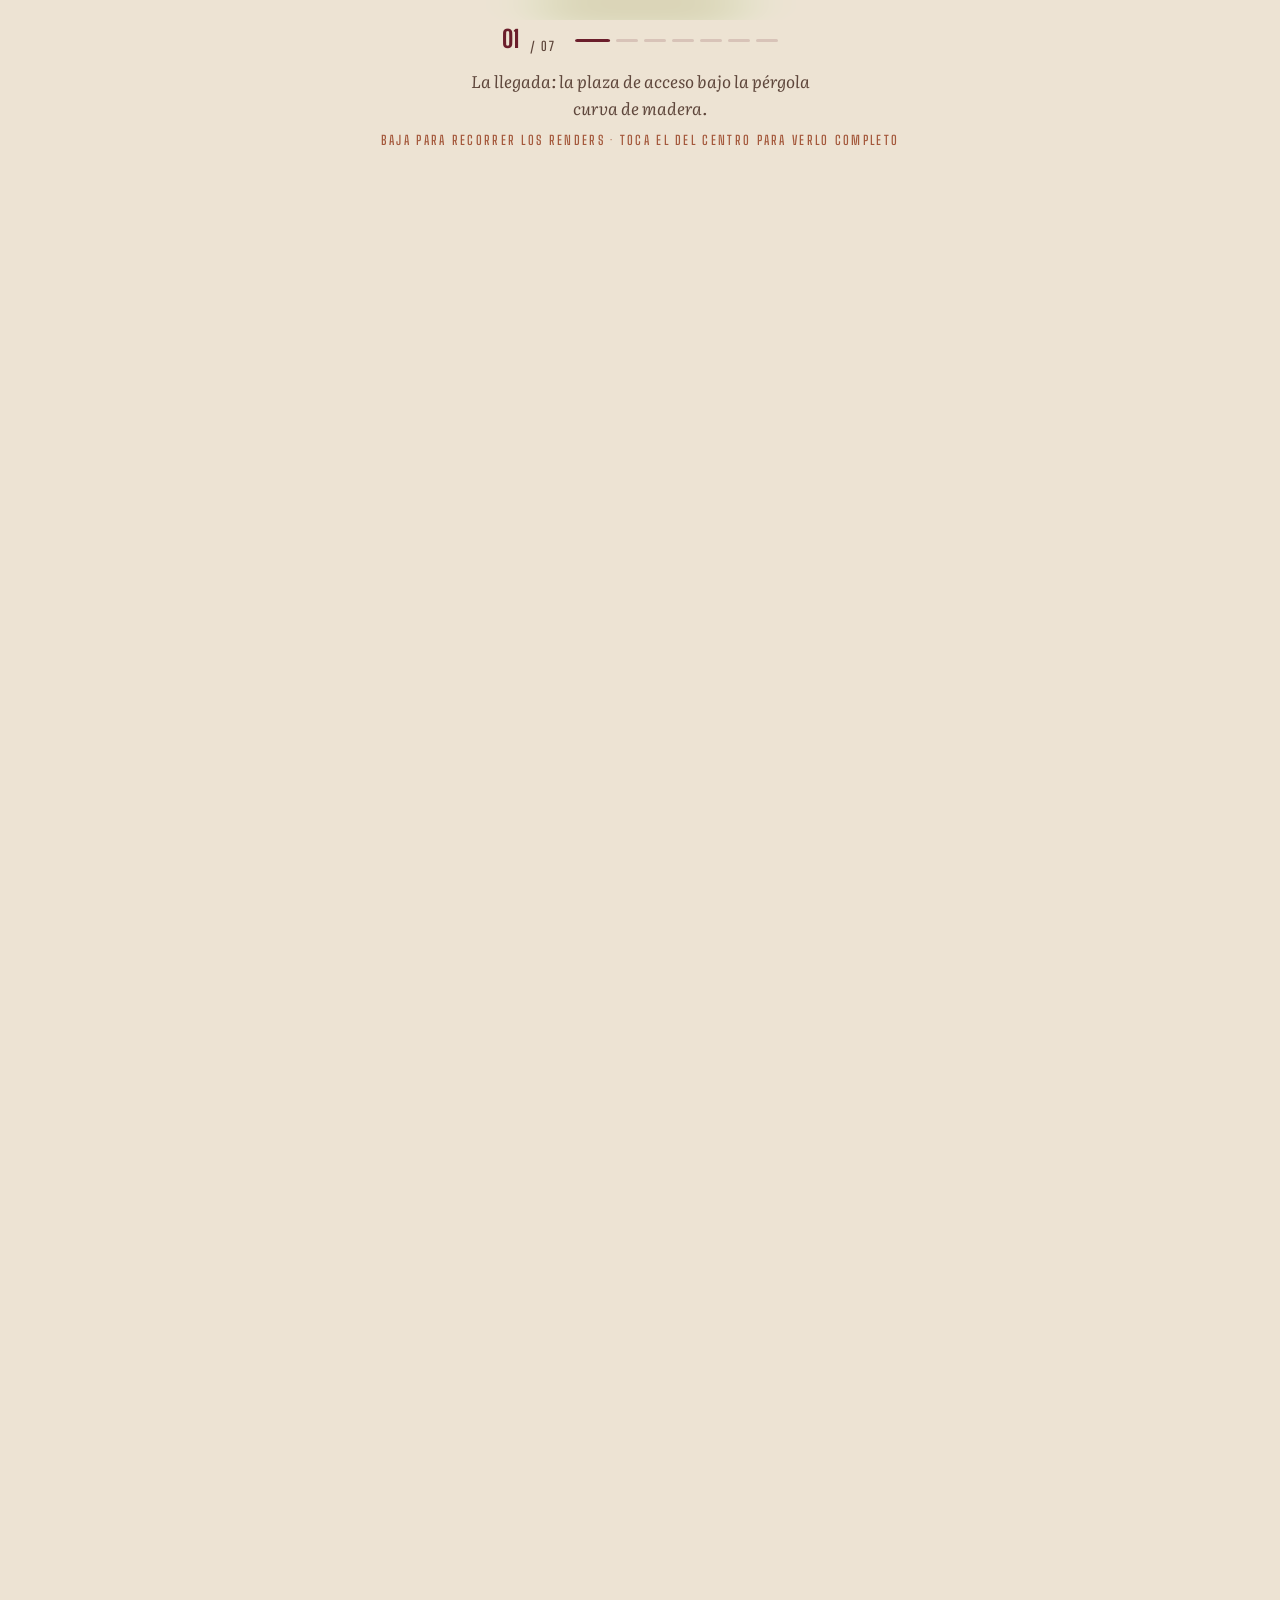
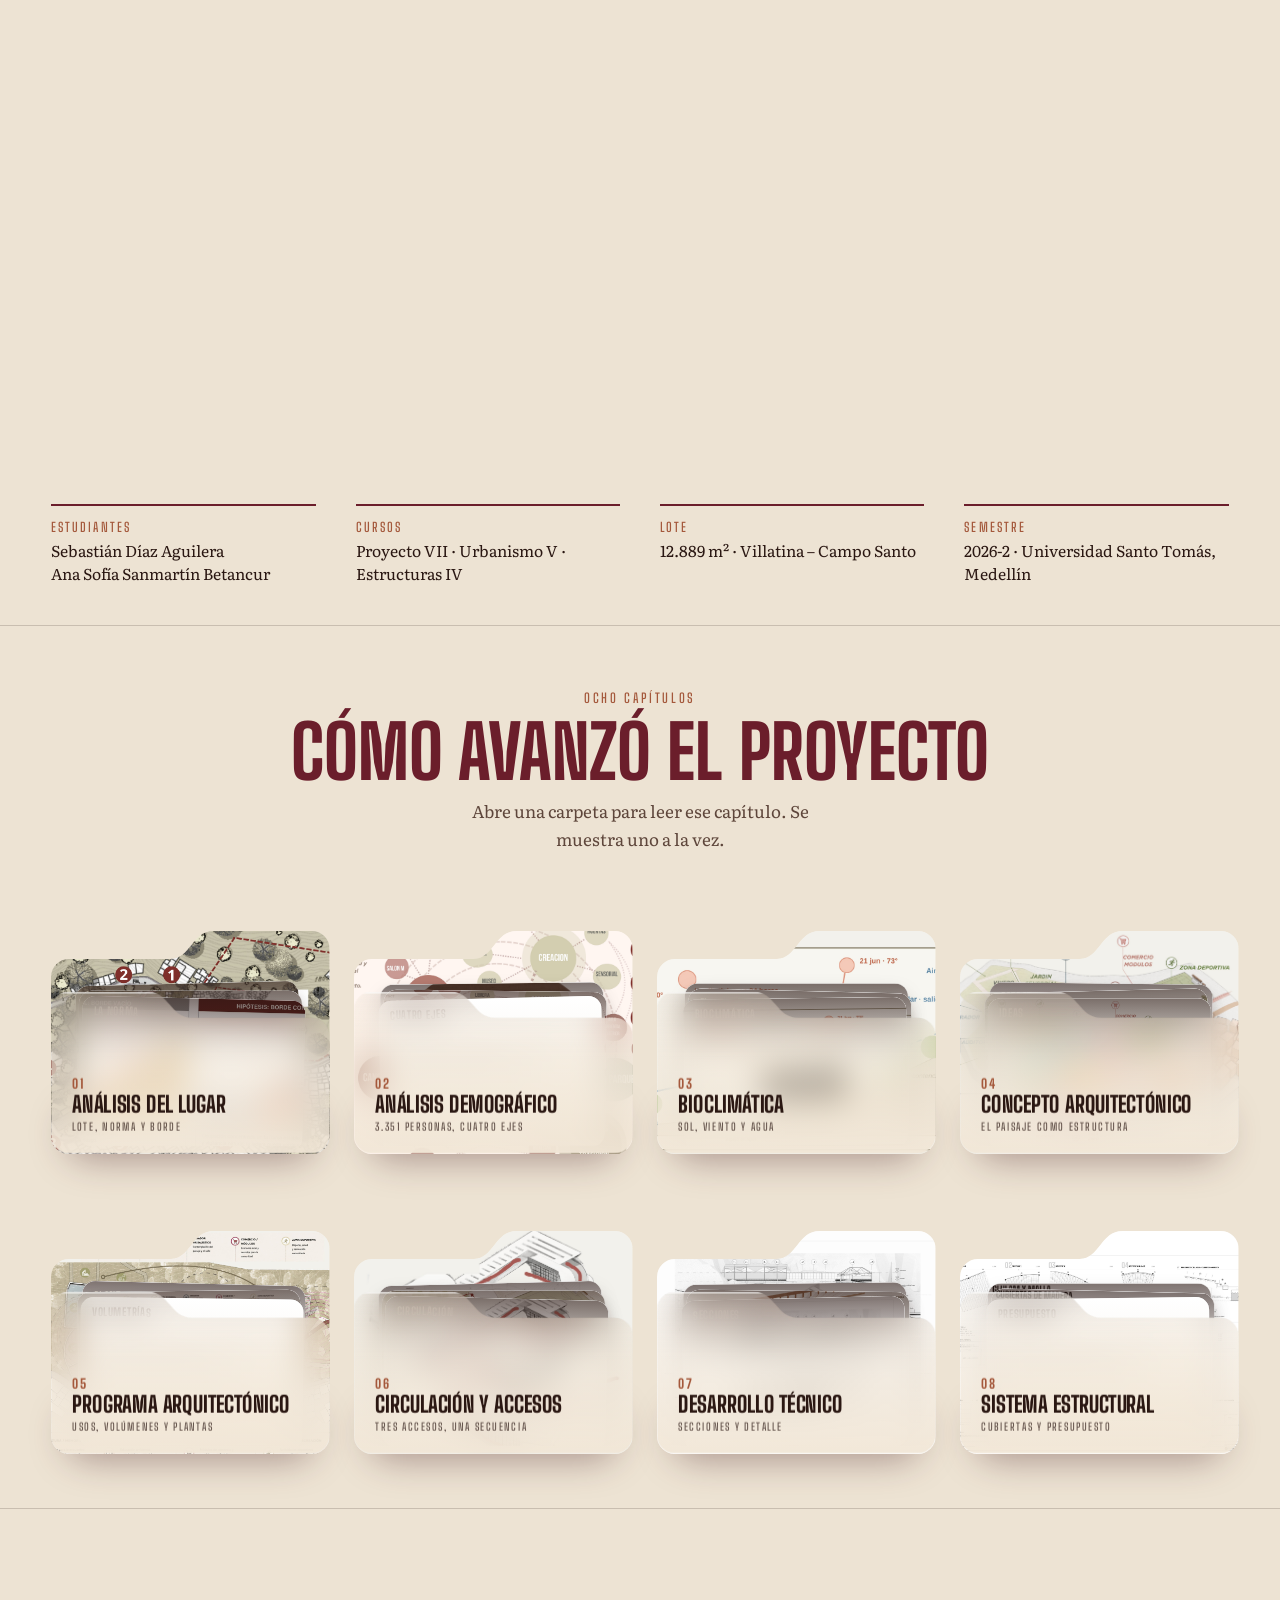
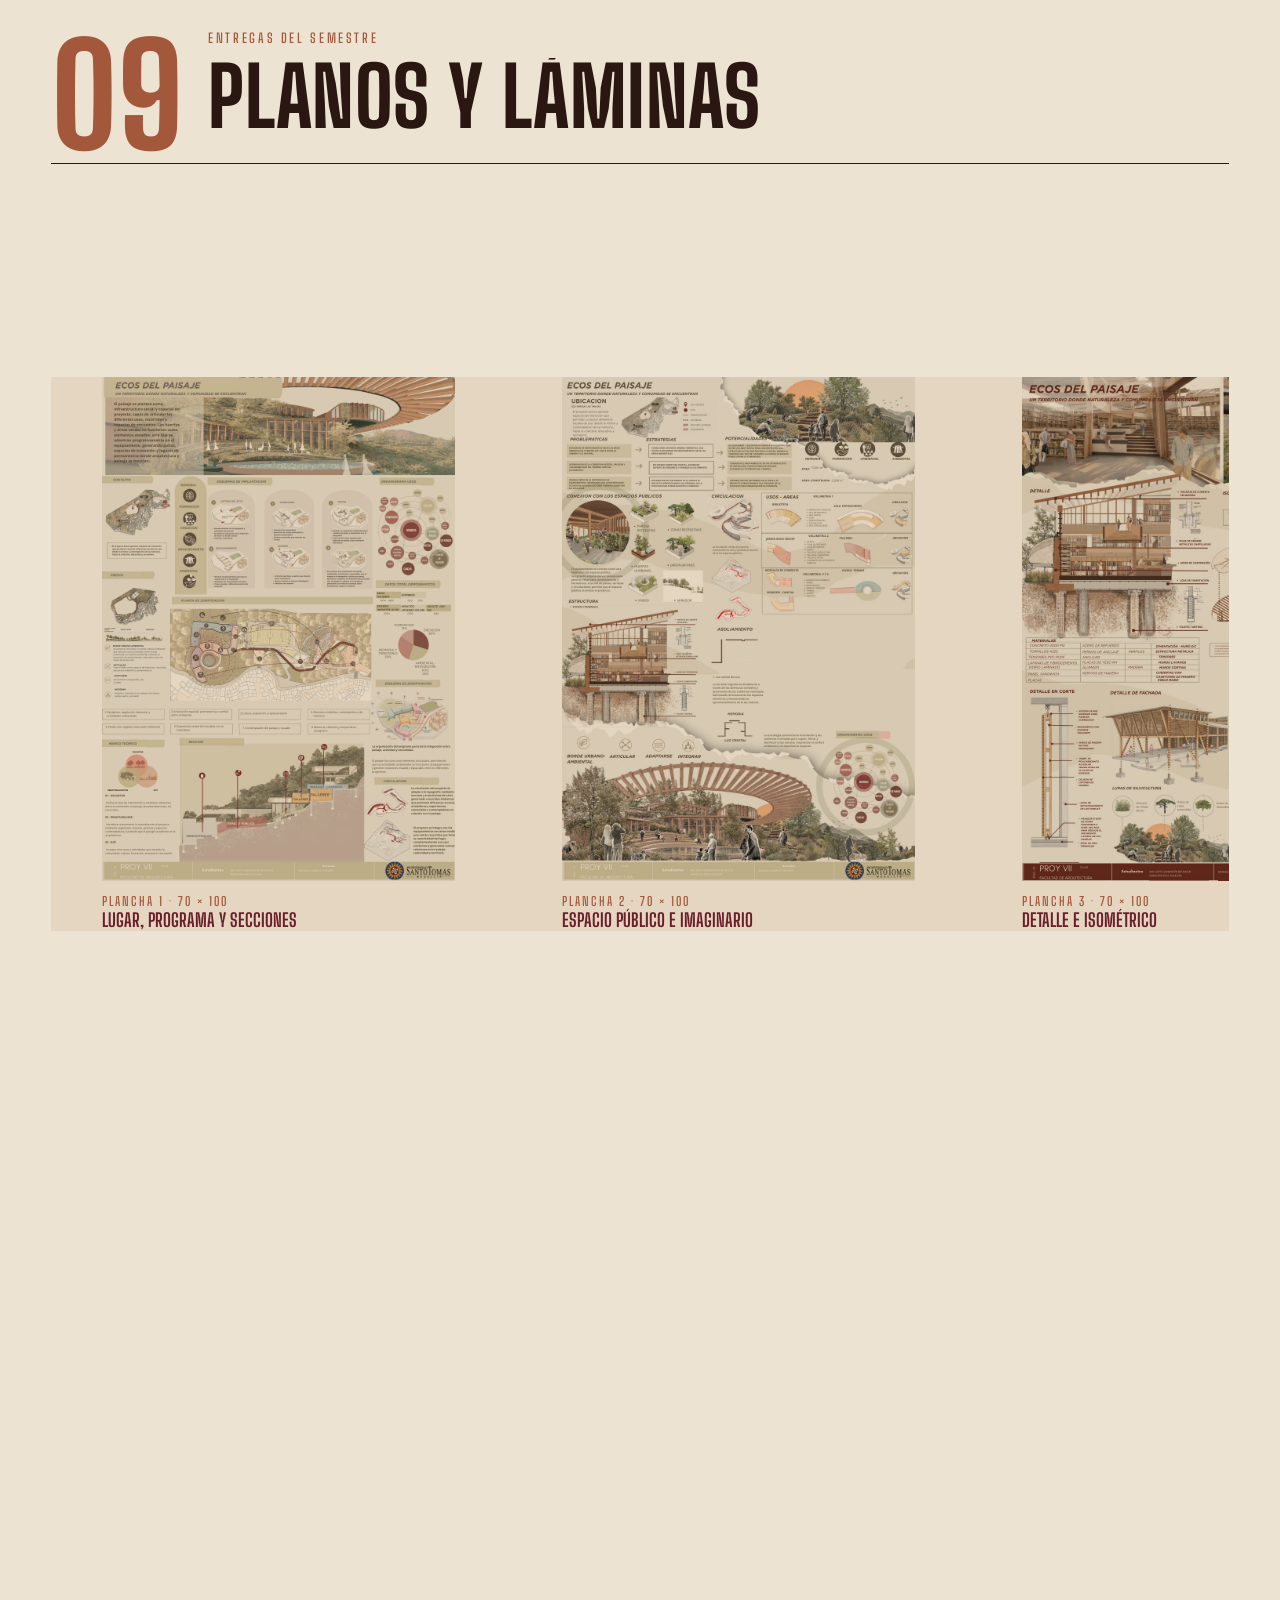
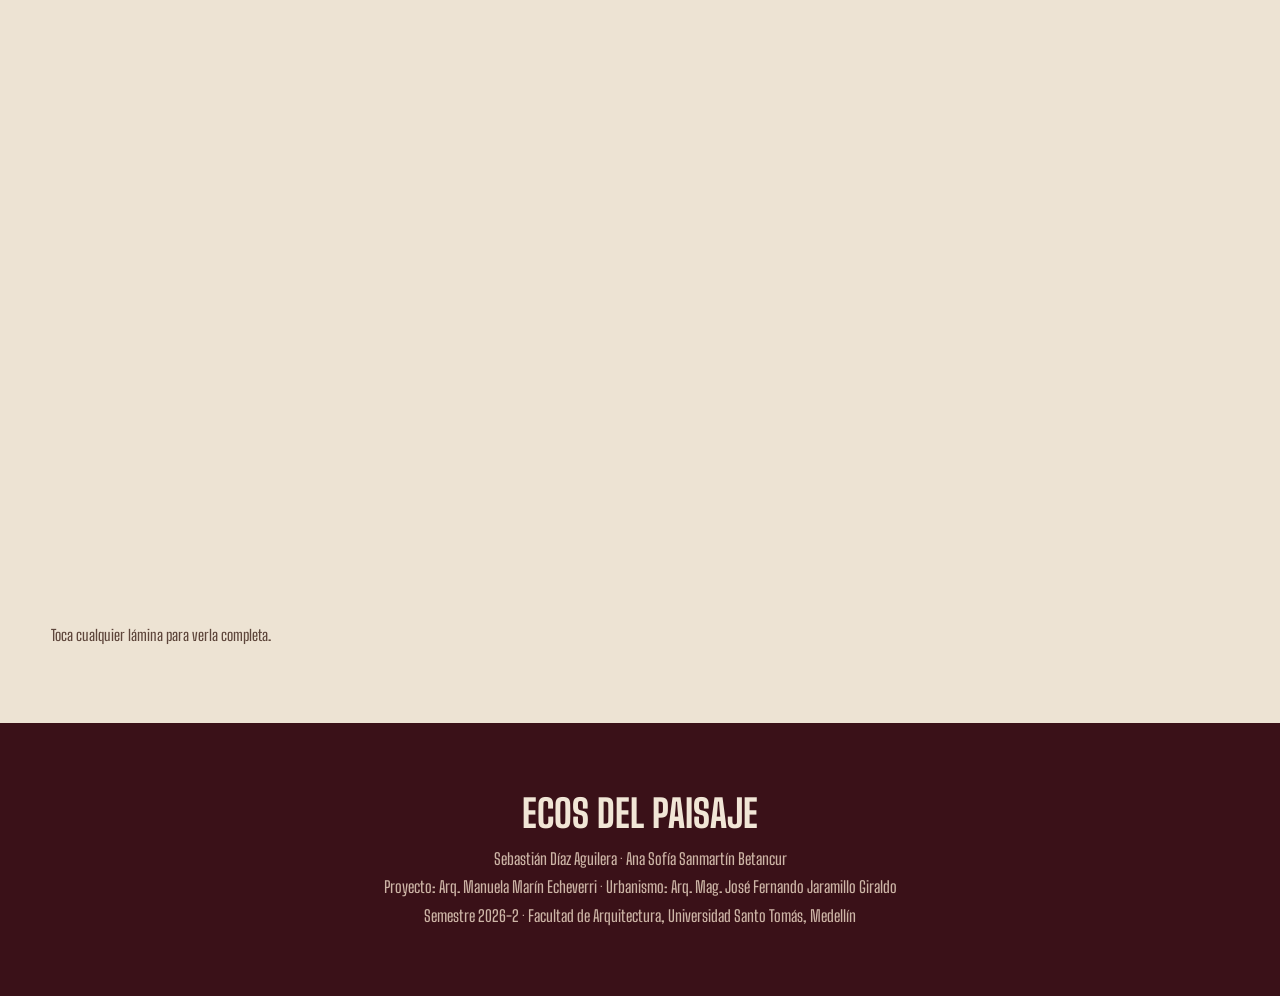
==== commit 0610e82a: "Scroll con inercia (Lenis) en todas las páginas y giro del carrusel más suave, que frena solo en cad" ====
--- a/index.html
+++ b/index.html
@@ -9,7 +9,7 @@
 <link rel="preconnect" href="https://fonts.googleapis.com">
 <link rel="preconnect" href="https://fonts.gstatic.com" crossorigin>
 <link href="https://fonts.googleapis.com/css2?family=Big+Shoulders+Display:wght@700;800&family=Big+Shoulders+Text:wght@500;600;700&family=Literata:ital,opsz,wght@0,7..72,400;0,7..72,500;1,7..72,400&display=swap" rel="stylesheet">
-<link rel="stylesheet" href="css/estilos.css?v=anim1">
+<link rel="stylesheet" href="css/estilos.css?v=suave1">
 </head>
 <body>
 
@@ -756,6 +756,8 @@
 </dialog>
 
 <script src="js/main.js?v=20261115j"></script>
-<script src="js/carrusel.js?v=paso1" defer></script>
+<script src="js/carrusel.js?v=suave1" defer></script>
+<script src="js/lenis.min.js?v=1.3.27"></script>
+<script src="js/suave.js?v=1"></script>
 </body>
 </html>
--- a/css/estilos.css
+++ b/css/estilos.css
@@ -788,3 +788,8 @@
   .galeria__marcas li.actual { transform: none; }
   .galeria__marcas li.actual + li { margin-left: 0; }
 }
+
+/* Lenis: scroll con inercia */
+html.lenis, html.lenis body { height: auto; }
+.lenis:not(.lenis-autoToggle).lenis-stopped { overflow: clip; }
+.lenis.lenis-smooth iframe { pointer-events: none; }
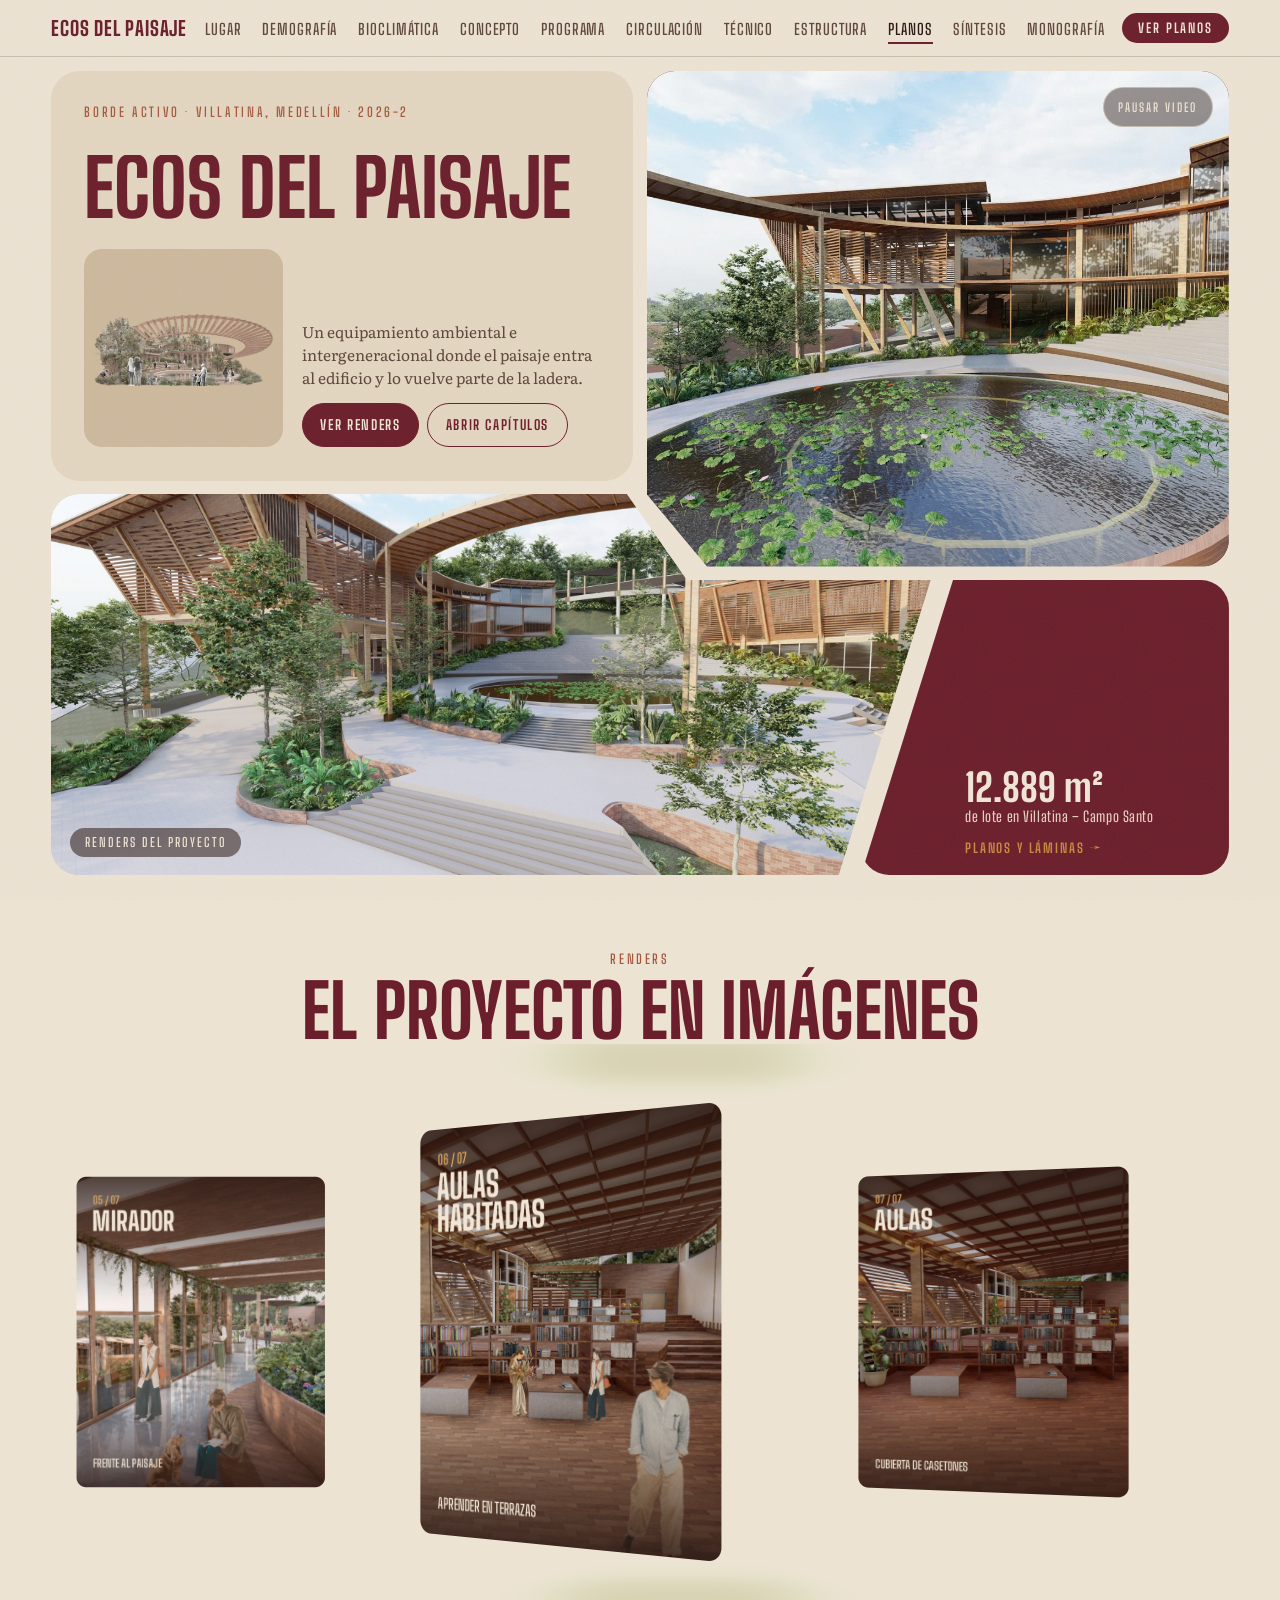
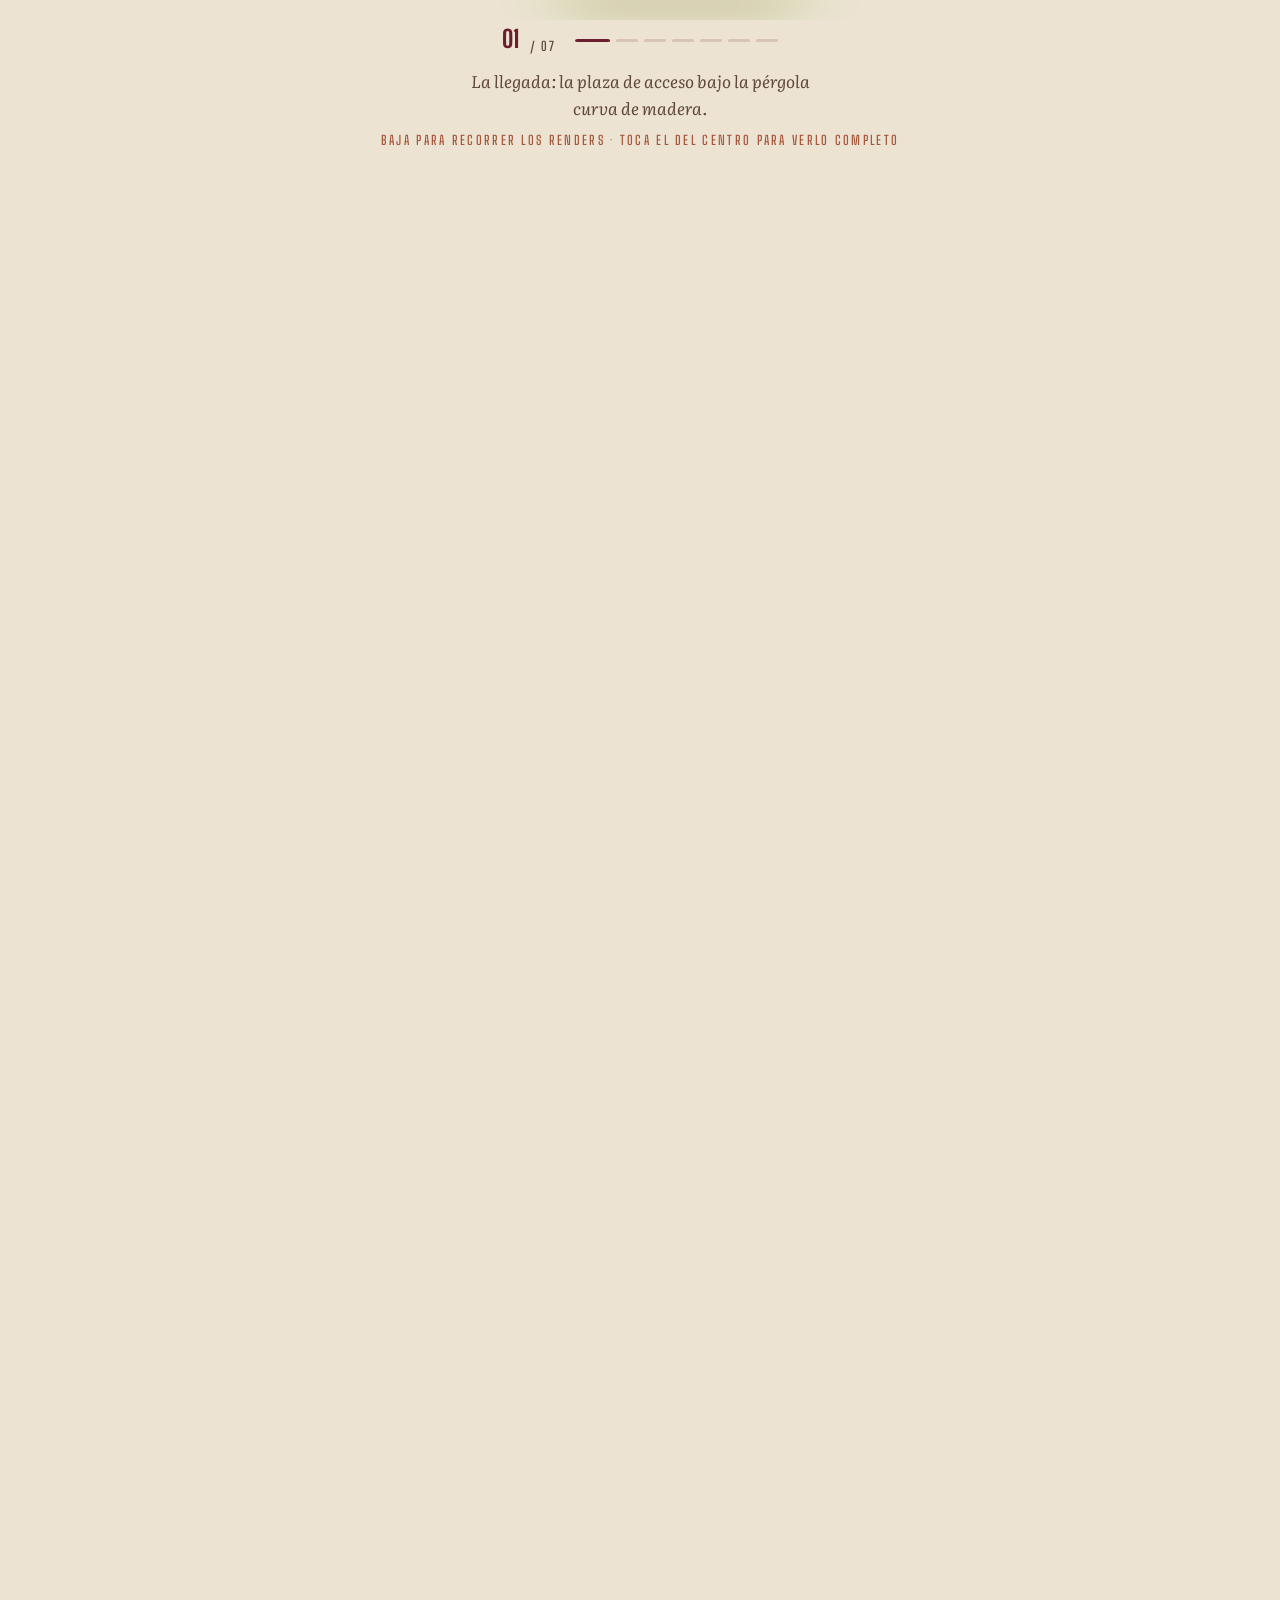
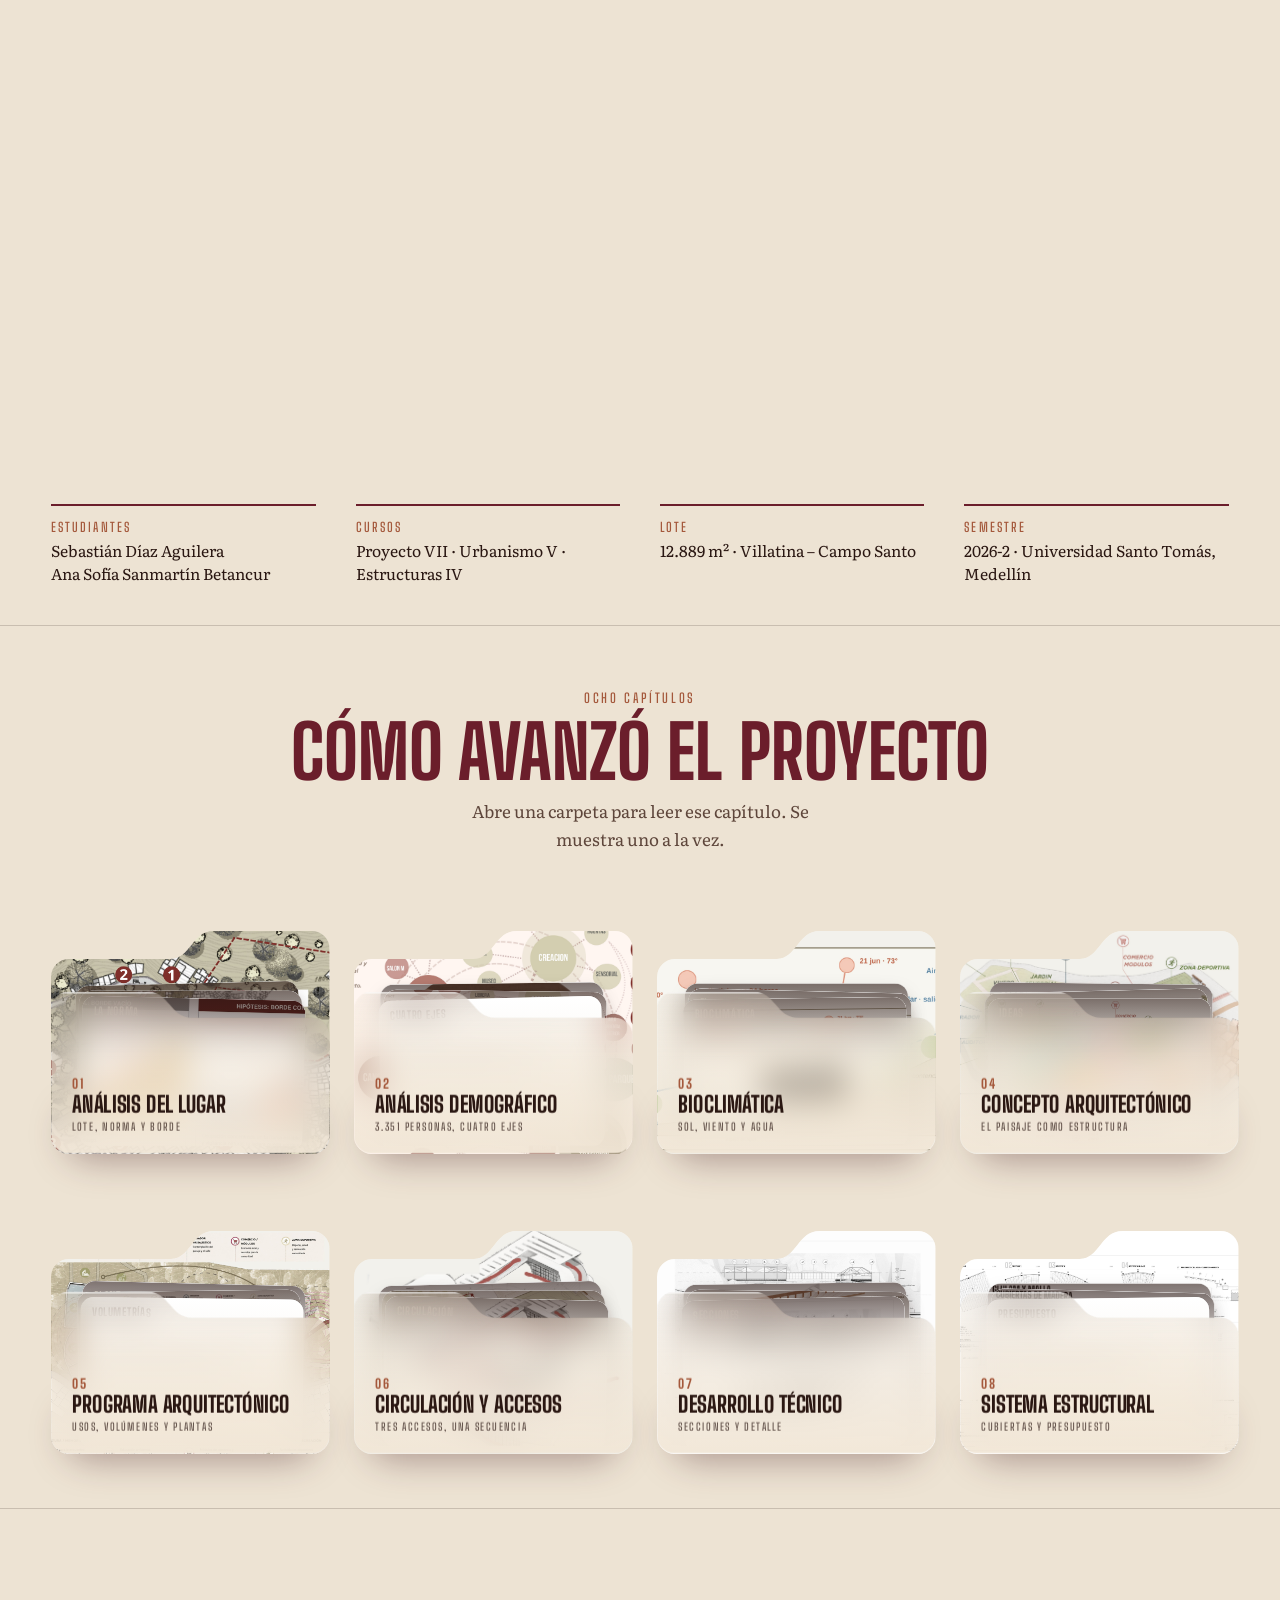
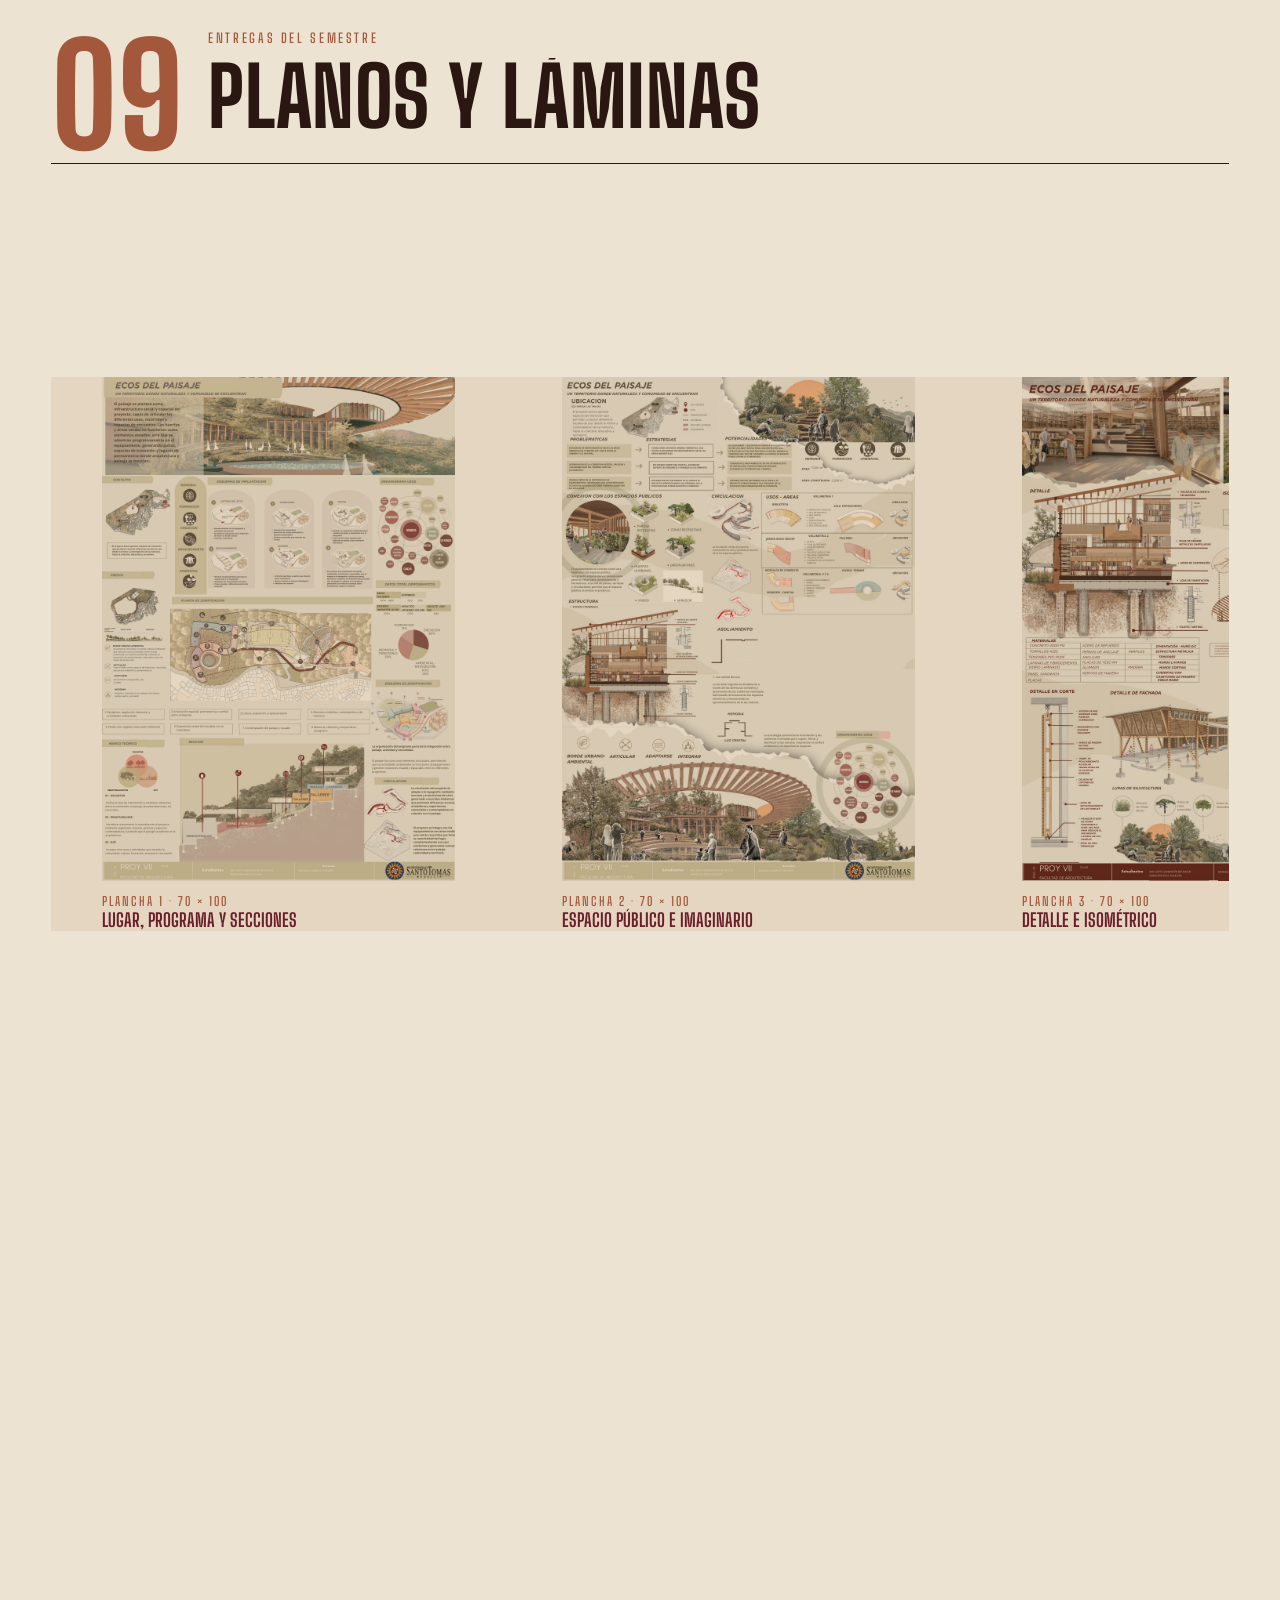
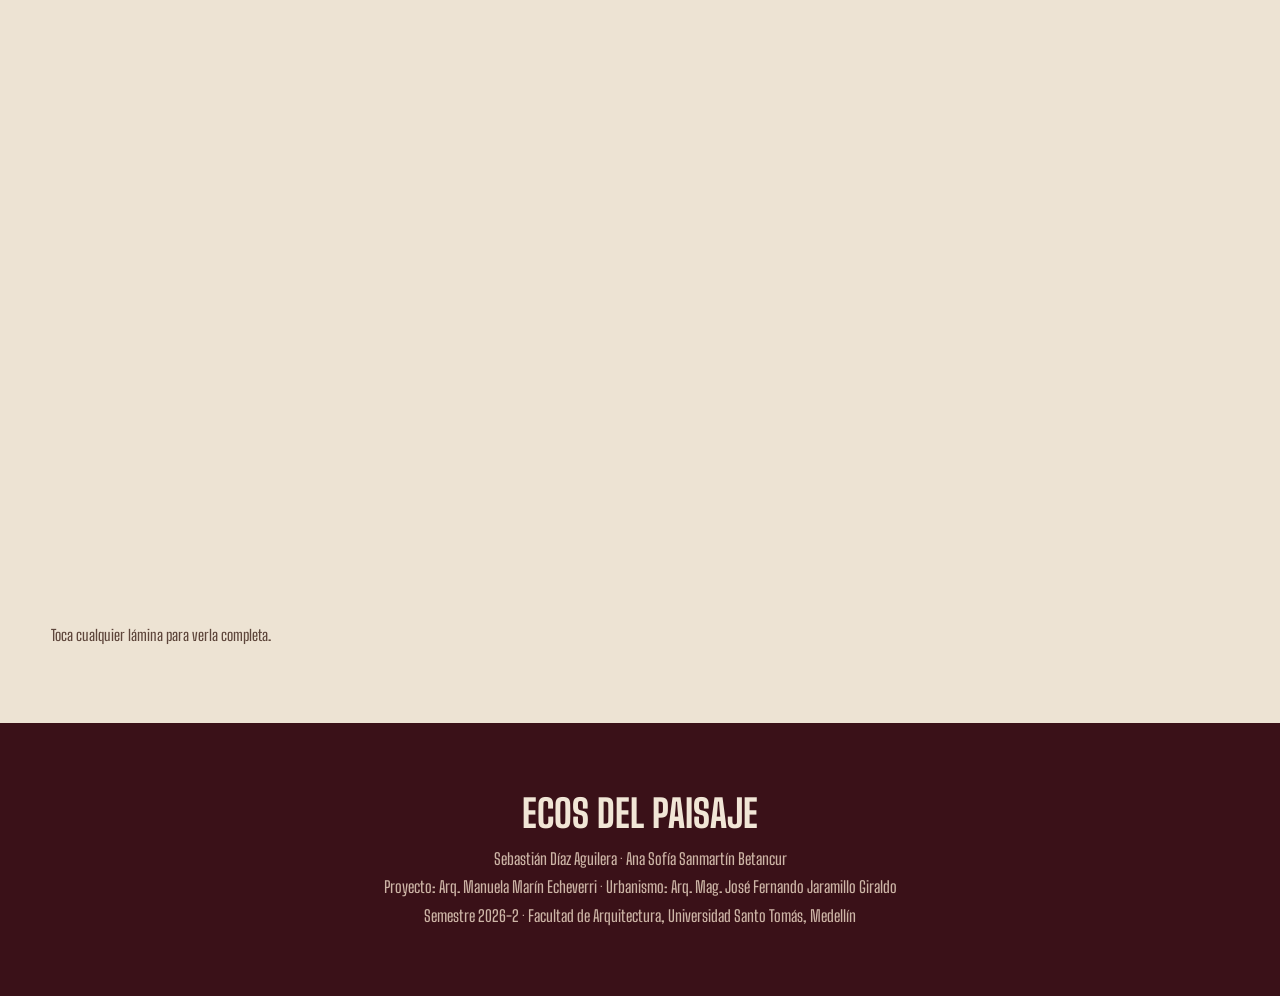
==== commit 8eb58505: "Renders: transición más ágil y sutil (asentamiento más rápido, leve inclinación al bajar, pie más fi" ====
--- a/index.html
+++ b/index.html
@@ -9,7 +9,7 @@
 <link rel="preconnect" href="https://fonts.googleapis.com">
 <link rel="preconnect" href="https://fonts.gstatic.com" crossorigin>
 <link href="https://fonts.googleapis.com/css2?family=Big+Shoulders+Display:wght@700;800&family=Big+Shoulders+Text:wght@500;600;700&family=Literata:ital,opsz,wght@0,7..72,400;0,7..72,500;1,7..72,400&display=swap" rel="stylesheet">
-<link rel="stylesheet" href="css/estilos.css?v=suave1">
+<link rel="stylesheet" href="css/estilos.css?v=suave2">
 </head>
 <body>
 
@@ -756,8 +756,8 @@
 </dialog>
 
 <script src="js/main.js?v=20261115j"></script>
-<script src="js/carrusel.js?v=suave1" defer></script>
+<script src="js/carrusel.js?v=suave2" defer></script>
 <script src="js/lenis.min.js?v=1.3.27"></script>
-<script src="js/suave.js?v=1"></script>
+<script src="js/suave.js?v=2"></script>
 </body>
 </html>
--- a/css/estilos.css
+++ b/css/estilos.css
@@ -778,9 +778,9 @@
 .galeria__marcas li.actual + li { margin-left: 13px; }
 
 /* pie de foto: sale hacia arriba desenfocándose, entra desde abajo */
-.galeria__pie { transition: opacity 220ms var(--ease-out), transform 220ms var(--ease-out), filter 220ms var(--ease-out); }
-.galeria__pie.sale { opacity: 0; transform: translateY(-8px); filter: blur(2px); transition-duration: 140ms; }
-.galeria__pie.entra { opacity: 0; transform: translateY(8px); filter: blur(2px); transition: none; }
+.galeria__pie { transition: opacity 180ms var(--ease-out), transform 180ms var(--ease-out), filter 180ms var(--ease-out); }
+.galeria__pie.sale { opacity: 0; transform: translateY(-4px); filter: blur(1.5px); transition-duration: 110ms; }
+.galeria__pie.entra { opacity: 0; transform: translateY(4px); filter: blur(1.5px); transition: none; }
 
 @media (prefers-reduced-motion: reduce) {
   .galeria--viva:not(.galeria--en) .galeria__cab > *, .galeria--viva:not(.galeria--en) .galeria__escena { transform: none; }
